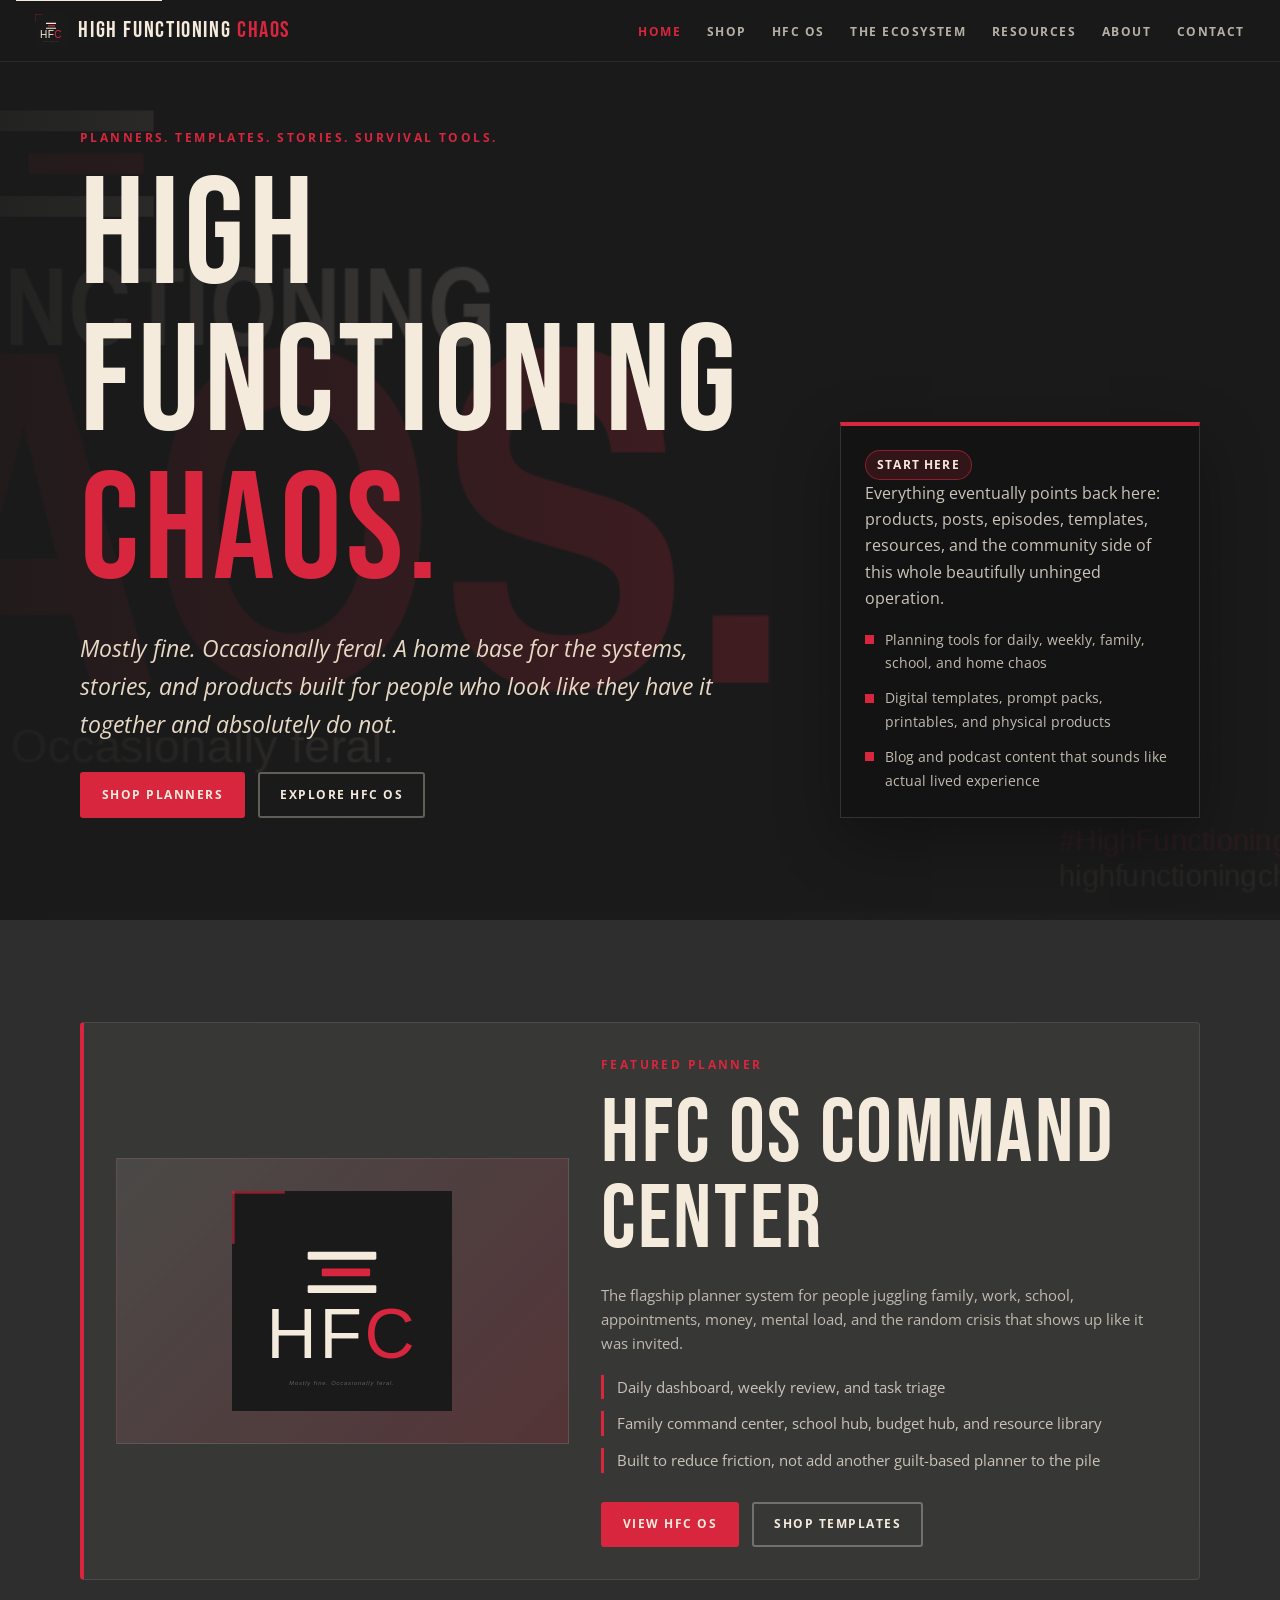
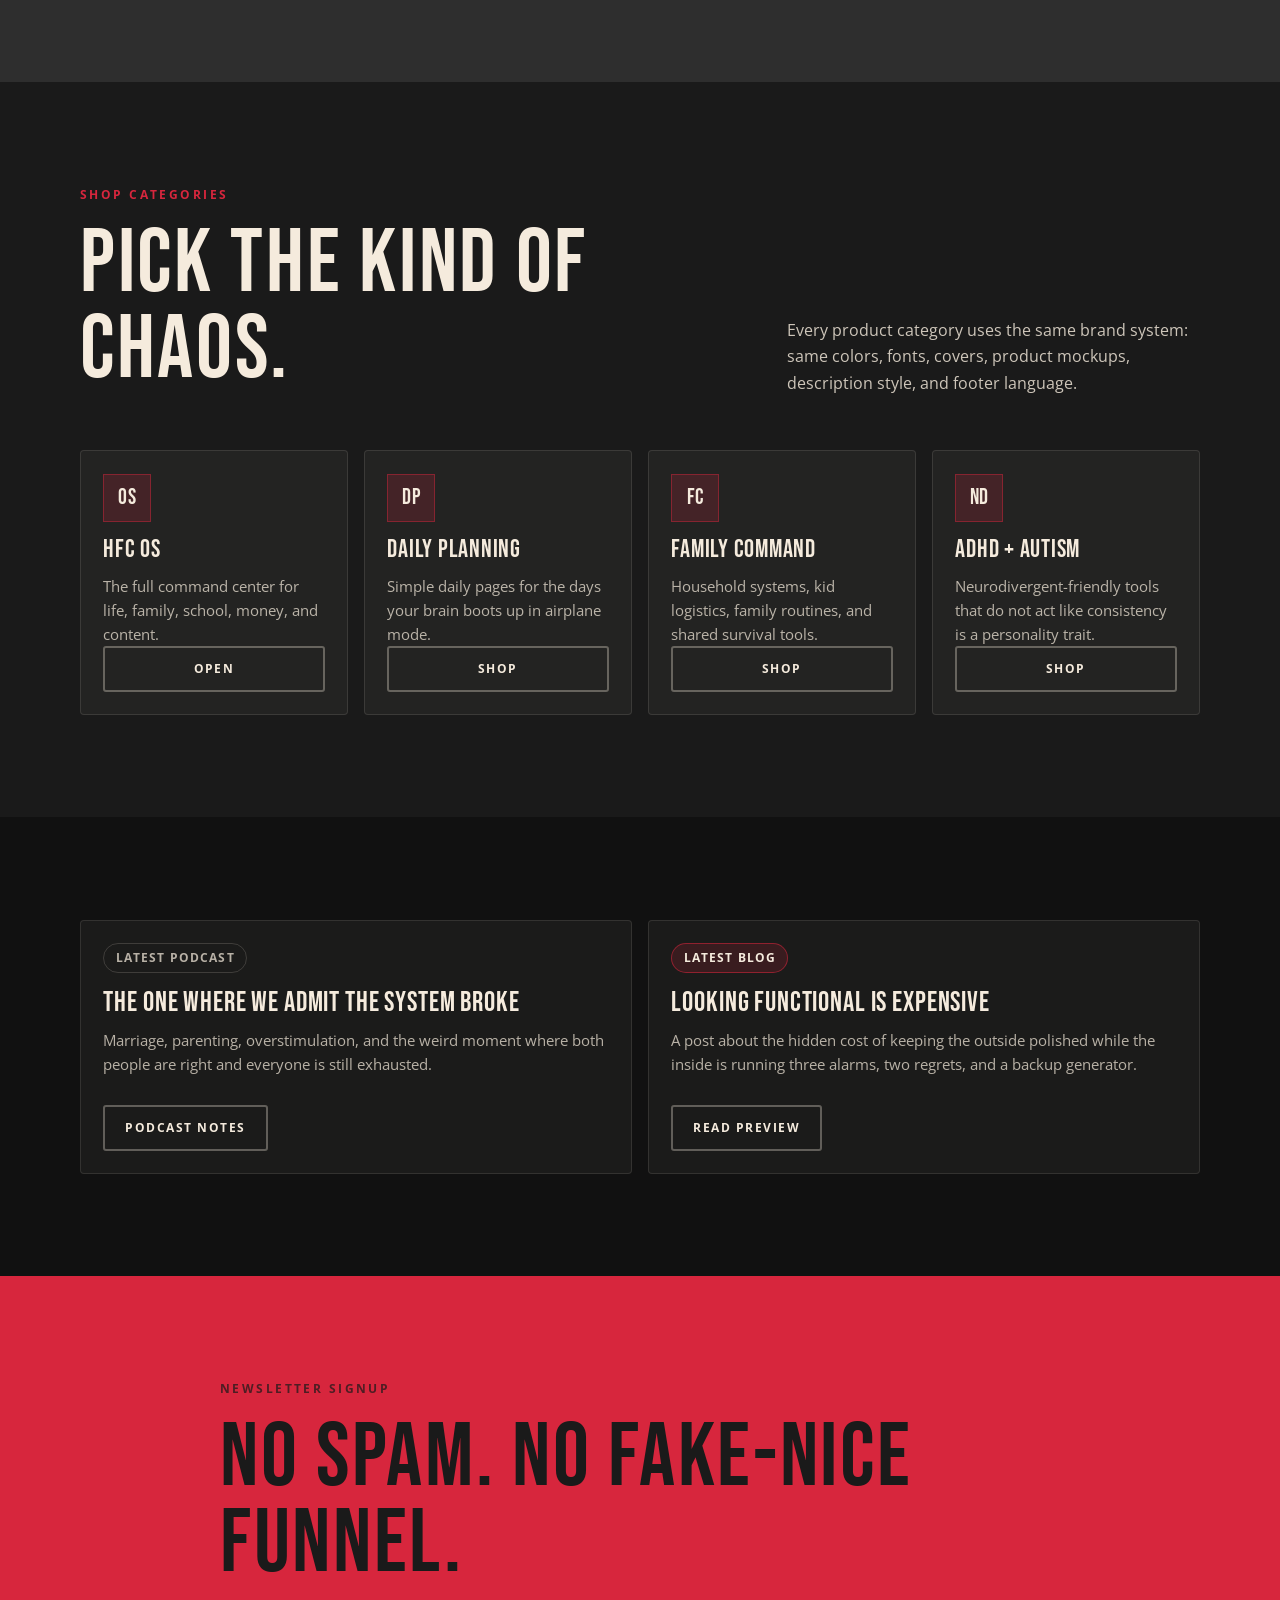
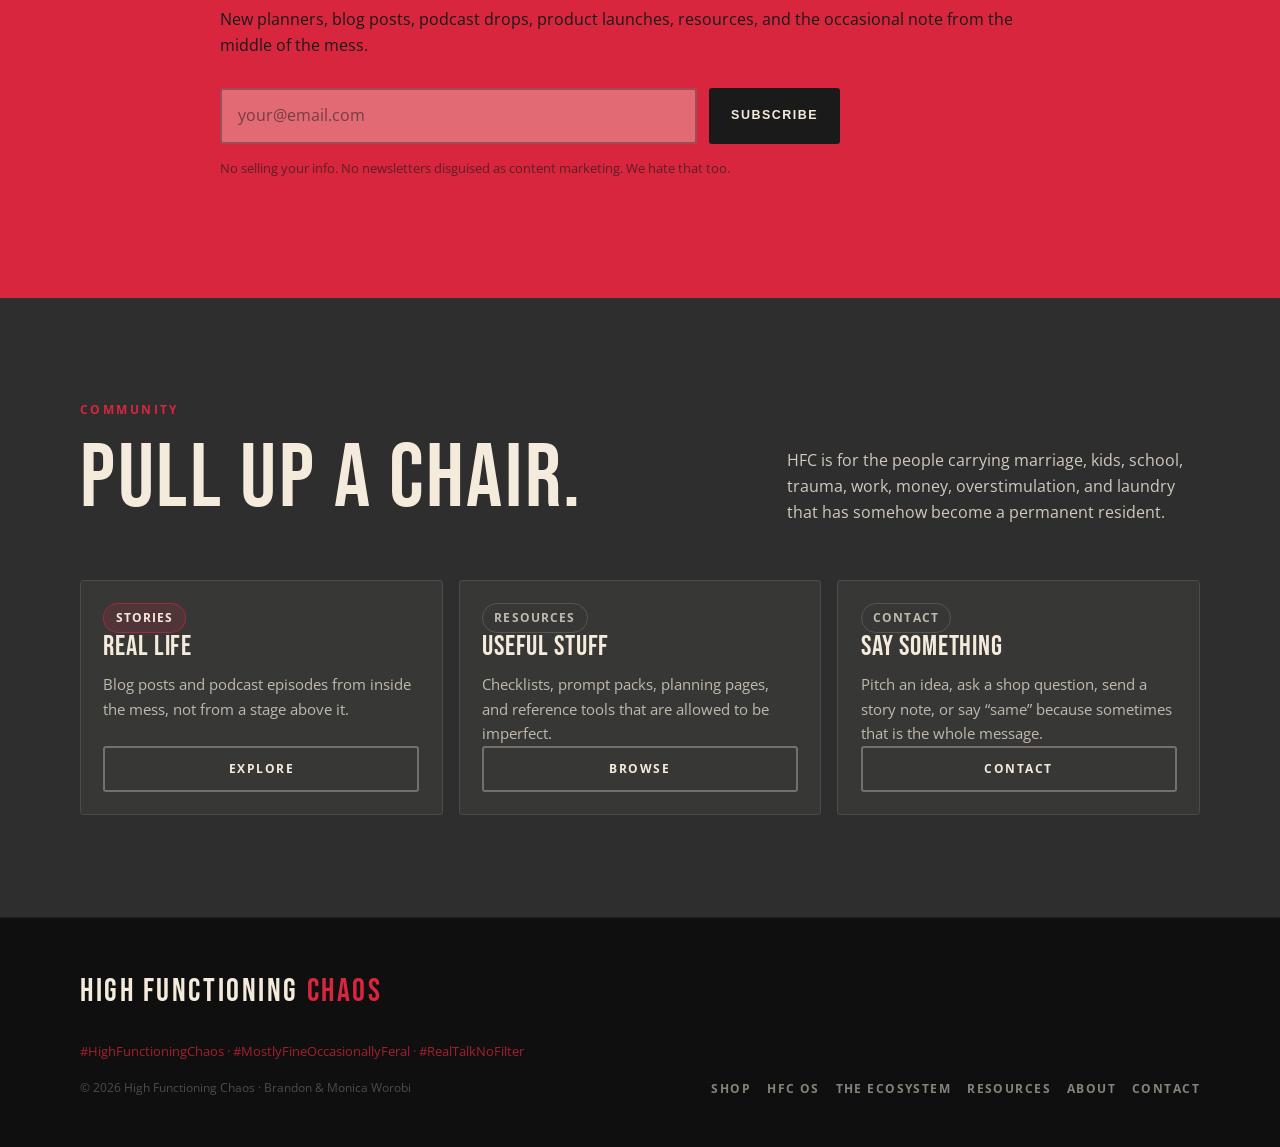
==== index.html @ ce39aa2e "Initial High Functioning Chaos site" ====
<!DOCTYPE html>
<html lang="en">
<head>
  <meta charset="UTF-8" />
  <meta name="viewport" content="width=device-width, initial-scale=1.0" />
  <title>High Functioning Chaos | Home</title>
  <meta name="description" content="High Functioning Chaos is the home base for HFC OS, planners, templates, resources, podcast episodes, blog posts, and honest chaos-management tools." />
  <link rel="preconnect" href="https://fonts.googleapis.com" />
  <link rel="preconnect" href="https://fonts.gstatic.com" crossorigin />
  <link href="https://fonts.googleapis.com/css2?family=Bebas+Neue&family=Open+Sans:ital,wght@0,300;0,400;0,600;0,700;1,300;1,400&display=swap" rel="stylesheet" />
  <link rel="stylesheet" href="site.css" />
</head>
<body>
  <a class="skip-link" href="#main">Skip to content</a>

  <nav class="site-nav" aria-label="Primary navigation">
    <a class="brand-link" href="index.html" aria-label="High Functioning Chaos home">
      <img src="brand/logo-icon.svg" alt="" />
      <span class="brand-name">High Functioning <span>Chaos</span></span>
    </a>
    <button class="nav-toggle" type="button" aria-label="Open navigation" aria-expanded="false"><span></span></button>
    <ul class="nav-links">
      <li><a class="active" href="index.html">Home</a></li>
      <li><a href="shop.html">Shop</a></li>
      <li><a href="hfc-os.html">HFC OS</a></li>
      <li><a href="ecosystem.html">The Ecosystem</a></li>
      <li><a href="resources.html">Resources</a></li>
      <li><a href="about.html">About</a></li>
      <li><a href="contact.html">Contact</a></li>
    </ul>
  </nav>

  <main id="main">
    <header class="page-hero home-hero">
      <div class="container hero-grid">
        <div class="hero-copy">
          <div class="eyebrow">Planners. Templates. Stories. Survival tools.</div>
          <h1>High Functioning <span class="accent">Chaos.</span></h1>
          <p class="tagline">Mostly fine. Occasionally feral. A home base for the systems, stories, and products built for people who look like they have it together and absolutely do not.</p>
          <div class="btn-row">
            <a class="btn btn-primary" href="shop.html">Shop Planners</a>
            <a class="btn btn-outline" href="hfc-os.html">Explore HFC OS</a>
          </div>
        </div>

        <aside class="hero-card" aria-label="Featured site areas">
          <div class="status-pill ready">Start here</div>
          <p>Everything eventually points back here: products, posts, episodes, templates, resources, and the community side of this whole beautifully unhinged operation.</p>
          <ul class="mini-list">
            <li>Planning tools for daily, weekly, family, school, and home chaos</li>
            <li>Digital templates, prompt packs, printables, and physical products</li>
            <li>Blog and podcast content that sounds like actual lived experience</li>
          </ul>
        </aside>
      </div>
    </header>

    <section class="band-soft">
      <div class="container">
        <article class="feature-panel">
          <div class="feature-media">
            <img src="brand/logo-icon.svg" alt="High Functioning Chaos mark" />
          </div>
          <div>
            <div class="eyebrow">Featured Planner</div>
            <h2>HFC OS Command Center</h2>
            <p class="lead">The flagship planner system for people juggling family, work, school, appointments, money, mental load, and the random crisis that shows up like it was invited.</p>
            <ul class="preview-list">
              <li>Daily dashboard, weekly review, and task triage</li>
              <li>Family command center, school hub, budget hub, and resource library</li>
              <li>Built to reduce friction, not add another guilt-based planner to the pile</li>
            </ul>
            <div class="btn-row">
              <a class="btn btn-primary" href="hfc-os.html">View HFC OS</a>
              <a class="btn btn-outline" href="shop.html">Shop Templates</a>
            </div>
          </div>
        </article>
      </div>
    </section>

    <section class="band-dark">
      <div class="container">
        <div class="section-head">
          <div>
            <div class="eyebrow">Shop Categories</div>
            <h2>Pick The Kind Of Chaos.</h2>
          </div>
          <p>Every product category uses the same brand system: same colors, fonts, covers, product mockups, description style, and footer language.</p>
        </div>
        <div class="grid-4">
          <article class="category-card"><div><div class="category-icon">OS</div><h3>HFC OS</h3><p>The full command center for life, family, school, money, and content.</p></div><a class="btn btn-outline" href="hfc-os.html">Open</a></article>
          <article class="category-card"><div><div class="category-icon">DP</div><h3>Daily Planning</h3><p>Simple daily pages for the days your brain boots up in airplane mode.</p></div><a class="btn btn-outline" href="shop.html#planning">Shop</a></article>
          <article class="category-card"><div><div class="category-icon">FC</div><h3>Family Command</h3><p>Household systems, kid logistics, family routines, and shared survival tools.</p></div><a class="btn btn-outline" href="shop.html#family">Shop</a></article>
          <article class="category-card"><div><div class="category-icon">ND</div><h3>ADHD + Autism</h3><p>Neurodivergent-friendly tools that do not act like consistency is a personality trait.</p></div><a class="btn btn-outline" href="shop.html#neurodivergent">Shop</a></article>
        </div>
      </div>
    </section>

    <section class="band-ink">
      <div class="container">
        <div class="grid-2">
          <article class="content-card">
            <span class="status-pill">Latest Podcast</span>
            <h3>The One Where We Admit The System Broke</h3>
            <p>Marriage, parenting, overstimulation, and the weird moment where both people are right and everyone is still exhausted.</p>
            <div class="btn-row"><a class="btn btn-outline" href="ecosystem.html#podcast">Podcast Notes</a></div>
          </article>
          <article class="content-card">
            <span class="status-pill ready">Latest Blog</span>
            <h3>Looking Functional Is Expensive</h3>
            <p>A post about the hidden cost of keeping the outside polished while the inside is running three alarms, two regrets, and a backup generator.</p>
            <div class="btn-row"><a class="btn btn-outline" href="resources.html#blog">Read Preview</a></div>
          </article>
        </div>
      </div>
    </section>

    <section class="band-crimson signup">
      <div class="container narrow">
        <div class="eyebrow">Newsletter Signup</div>
        <h2>No Spam. No Fake-Nice Funnel.</h2>
        <p>New planners, blog posts, podcast drops, product launches, resources, and the occasional note from the middle of the mess.</p>
        <form class="signup-form" action="#" method="POST" data-endpoint="">
          <input type="email" name="email" placeholder="your@email.com" autocomplete="email" required />
          <button class="btn btn-dark" type="submit">Subscribe</button>
        </form>
        <p class="form-note">No selling your info. No newsletters disguised as content marketing. We hate that too.</p>
      </div>
    </section>

    <section class="band-soft">
      <div class="container">
        <div class="section-head">
          <div>
            <div class="eyebrow">Community</div>
            <h2>Pull Up A Chair.</h2>
          </div>
          <p>HFC is for the people carrying marriage, kids, school, trauma, work, money, overstimulation, and laundry that has somehow become a permanent resident.</p>
        </div>
        <div class="grid-3">
          <article class="tile"><div><span class="tag hot">Stories</span><h3>Real Life</h3><p>Blog posts and podcast episodes from inside the mess, not from a stage above it.</p></div><a class="btn btn-outline" href="ecosystem.html">Explore</a></article>
          <article class="tile"><div><span class="tag">Resources</span><h3>Useful Stuff</h3><p>Checklists, prompt packs, planning pages, and reference tools that are allowed to be imperfect.</p></div><a class="btn btn-outline" href="resources.html">Browse</a></article>
          <article class="tile"><div><span class="tag">Contact</span><h3>Say Something</h3><p>Pitch an idea, ask a shop question, send a story note, or say “same” because sometimes that is the whole message.</p></div><a class="btn btn-outline" href="contact.html">Contact</a></article>
        </div>
      </div>
    </section>
  </main>

  <footer class="footer">
    <div class="container footer-grid">
      <div>
        <div class="footer-logo">High Functioning <span>Chaos</span></div>
        <div class="hashtags">#HighFunctioningChaos · #MostlyFineOccasionallyFeral · #RealTalkNoFilter</div>
        <div class="copyright">&copy; 2026 High Functioning Chaos · Brandon &amp; Monica Worobi</div>
      </div>
      <div class="footer-links">
        <a href="shop.html">Shop</a>
        <a href="hfc-os.html">HFC OS</a>
        <a href="ecosystem.html">The Ecosystem</a>
        <a href="resources.html">Resources</a>
        <a href="about.html">About</a>
        <a href="contact.html">Contact</a>
      </div>
    </div>
  </footer>

  <script src="site.js"></script>
</body>
</html>
---- site.css ----
*, *::before, *::after { box-sizing: border-box; margin: 0; padding: 0; }

:root {
  --charcoal: #1A1A1A;
  --ink: #111111;
  --panel: #242424;
  --panel-soft: #2E2E2E;
  --beige: #F5EBDD;
  --beige-dark: #E8D9C5;
  --crimson: #D7263D;
  --line: rgba(245, 235, 221, 0.12);
  --shadow: 0 22px 60px rgba(0, 0, 0, 0.32);
}

html { scroll-behavior: smooth; }

body {
  background: var(--charcoal);
  color: var(--beige);
  font-family: "Open Sans", sans-serif;
  font-size: 16px;
  line-height: 1.65;
}

body.menu-open { overflow: hidden; }

a { color: inherit; }

img {
  display: block;
  max-width: 100%;
}

.skip-link {
  position: absolute;
  left: 1rem;
  top: -3rem;
  z-index: 999;
  padding: 0.7rem 1rem;
  background: var(--beige);
  color: var(--charcoal);
  text-decoration: none;
  transition: top 0.2s ease;
}

.skip-link:focus { top: 1rem; }

.site-nav {
  position: fixed;
  top: 0;
  left: 0;
  right: 0;
  z-index: 100;
  display: flex;
  align-items: center;
  justify-content: space-between;
  gap: 1.5rem;
  padding: 0.9rem clamp(1rem, 3vw, 2.2rem);
  background: rgba(26, 26, 26, 0.94);
  border-bottom: 1px solid rgba(245, 235, 221, 0.08);
  backdrop-filter: blur(12px);
}

.brand-link {
  display: inline-flex;
  align-items: center;
  gap: 0.7rem;
  color: var(--beige);
  min-width: max-content;
  text-decoration: none;
}

.brand-link img {
  width: 32px;
  height: 32px;
}

.brand-name {
  font-family: "Bebas Neue", sans-serif;
  font-size: 1.45rem;
  letter-spacing: 0.07em;
  line-height: 1;
}

.brand-name span,
.accent { color: var(--crimson); }

.nav-links {
  display: flex;
  align-items: center;
  justify-content: flex-end;
  gap: clamp(0.9rem, 2vw, 1.8rem);
  list-style: none;
}

.nav-links a {
  color: rgba(245, 235, 221, 0.72);
  font-size: 0.76rem;
  font-weight: 700;
  letter-spacing: 0.12em;
  text-decoration: none;
  text-transform: uppercase;
  transition: color 0.2s ease;
}

.nav-links a:hover,
.nav-links a:focus-visible,
.nav-links a.active { color: var(--crimson); }

.nav-toggle {
  display: none;
  width: 44px;
  height: 44px;
  align-items: center;
  justify-content: center;
  border: 1px solid var(--line);
  background: rgba(245, 235, 221, 0.05);
  color: var(--beige);
  cursor: pointer;
}

.nav-toggle span,
.nav-toggle span::before,
.nav-toggle span::after {
  display: block;
  width: 20px;
  height: 2px;
  background: currentColor;
  content: "";
  transition: transform 0.2s ease, opacity 0.2s ease;
}

.nav-toggle span::before { transform: translateY(-7px); }
.nav-toggle span::after { transform: translateY(5px); }
.menu-open .nav-toggle span { transform: rotate(45deg); }
.menu-open .nav-toggle span::before { opacity: 0; }
.menu-open .nav-toggle span::after { transform: translateY(-2px) rotate(90deg); }

main { overflow: hidden; }

section,
.page-hero {
  padding: clamp(4.5rem, 8vw, 7.5rem) clamp(1.1rem, 4vw, 2.5rem);
}

.page-hero {
  min-height: 48svh;
  display: grid;
  align-items: end;
  padding-top: 8rem;
  background:
    linear-gradient(90deg, rgba(26, 26, 26, 0.96), rgba(26, 26, 26, 0.82) 52%, rgba(26, 26, 26, 0.72)),
    url("brand/social/fb-cover.png") center right / cover no-repeat;
}

.home-hero {
  min-height: 100svh;
  align-items: center;
}

.container {
  width: min(1120px, 100%);
  margin: 0 auto;
}

.narrow { width: min(840px, 100%); }

.eyebrow {
  color: var(--crimson);
  font-size: 0.76rem;
  font-weight: 700;
  letter-spacing: 0.2em;
  margin-bottom: 1rem;
  text-transform: uppercase;
}

h1,
h2,
h3,
.metric strong {
  font-family: "Bebas Neue", sans-serif;
  font-weight: 400;
  letter-spacing: 0.03em;
  line-height: 0.96;
}

h1 {
  max-width: 940px;
  color: var(--beige);
  font-size: clamp(4.25rem, 12vw, 10rem);
  margin-bottom: 1.4rem;
}

h2 {
  color: var(--beige);
  font-size: clamp(2.7rem, 7vw, 5.8rem);
  margin-bottom: 1.2rem;
}

h3 {
  color: var(--beige);
  font-size: clamp(1.65rem, 3vw, 2.35rem);
  margin-bottom: 0.75rem;
}

p {
  color: rgba(245, 235, 221, 0.82);
  margin-bottom: 1rem;
}

.lead {
  max-width: 760px;
  color: var(--beige-dark);
  font-size: clamp(1.05rem, 2vw, 1.24rem);
}

.section-head {
  display: grid;
  grid-template-columns: minmax(0, 0.9fr) minmax(260px, 0.55fr);
  gap: 2rem;
  align-items: end;
  margin-bottom: 2.4rem;
}

.section-head p { max-width: 520px; }

.btn-row {
  display: flex;
  flex-wrap: wrap;
  gap: 0.8rem;
  margin-top: 1.8rem;
}

.btn {
  display: inline-flex;
  align-items: center;
  justify-content: center;
  min-height: 44px;
  padding: 0.82rem 1.25rem;
  border: 2px solid transparent;
  border-radius: 3px;
  font-size: 0.78rem;
  font-weight: 700;
  letter-spacing: 0.12em;
  line-height: 1.2;
  text-align: center;
  text-decoration: none;
  text-transform: uppercase;
  transition: background 0.2s ease, border-color 0.2s ease, color 0.2s ease;
}

.btn-primary {
  background: var(--crimson);
  border-color: var(--crimson);
  color: var(--beige);
}

.btn-primary:hover,
.btn-primary:focus-visible {
  background: transparent;
  color: var(--crimson);
}

.btn-outline {
  background: transparent;
  border-color: rgba(245, 235, 221, 0.32);
  color: var(--beige);
}

.btn-outline:hover,
.btn-outline:focus-visible { border-color: var(--beige); }

.btn-dark {
  background: var(--charcoal);
  border-color: var(--charcoal);
  color: var(--beige);
}

.btn-dark:hover,
.btn-dark:focus-visible {
  background: transparent;
  color: var(--charcoal);
}

.status-pill,
.tag {
  display: inline-flex;
  align-items: center;
  width: fit-content;
  border: 1px solid rgba(245, 235, 221, 0.16);
  border-radius: 999px;
  color: rgba(245, 235, 221, 0.72);
  font-size: 0.72rem;
  font-weight: 700;
  letter-spacing: 0.1em;
  line-height: 1;
  padding: 0.5rem 0.7rem;
  text-transform: uppercase;
}

.status-pill.ready,
.tag.hot {
  border-color: rgba(215, 38, 61, 0.55);
  color: var(--beige);
  background: rgba(215, 38, 61, 0.16);
}

.hero-grid {
  display: grid;
  grid-template-columns: minmax(0, 1fr) minmax(260px, 360px);
  gap: 3rem;
  align-items: end;
}

.hero-copy .tagline {
  color: var(--beige-dark);
  font-size: clamp(1.14rem, 2.4vw, 1.45rem);
  font-style: italic;
  margin-bottom: 0;
  max-width: 650px;
}

.hero-card {
  align-self: end;
  background: rgba(17, 17, 17, 0.78);
  border: 1px solid rgba(245, 235, 221, 0.14);
  border-top: 4px solid var(--crimson);
  box-shadow: var(--shadow);
  padding: 1.5rem;
}

.mini-list {
  display: grid;
  gap: 0.7rem;
  list-style: none;
}

.mini-list li {
  display: flex;
  gap: 0.7rem;
  color: rgba(245, 235, 221, 0.78);
  font-size: 0.9rem;
}

.mini-list li::before {
  flex: 0 0 9px;
  height: 9px;
  margin-top: 0.46rem;
  background: var(--crimson);
  content: "";
}

.metrics {
  display: grid;
  grid-template-columns: repeat(4, minmax(0, 1fr));
  border-top: 1px solid var(--line);
  border-bottom: 1px solid var(--line);
  background: var(--ink);
}

.metric {
  min-height: 140px;
  padding: 1.4rem;
  border-right: 1px solid var(--line);
}

.metric:last-child { border-right: 0; }

.metric strong {
  display: block;
  color: var(--crimson);
  font-size: clamp(2.3rem, 6vw, 4rem);
  margin-bottom: 0.45rem;
}

.metric span {
  color: rgba(245, 235, 221, 0.68);
  font-size: 0.84rem;
  font-weight: 700;
  letter-spacing: 0.08em;
  text-transform: uppercase;
}

.band-dark { background: var(--charcoal); }
.band-soft { background: var(--panel-soft); }
.band-ink { background: var(--ink); }
.band-crimson { background: var(--crimson); }

.grid-2,
.grid-3,
.grid-4,
.grid-5 {
  display: grid;
  gap: 1rem;
}

.grid-2 { grid-template-columns: repeat(2, minmax(0, 1fr)); }
.grid-3 { grid-template-columns: repeat(3, minmax(0, 1fr)); }
.grid-4 { grid-template-columns: repeat(4, minmax(0, 1fr)); }
.grid-5 { grid-template-columns: repeat(5, minmax(0, 1fr)); }

.tile,
.product-card,
.content-card,
.workflow-card,
.person-card,
.integration-card,
.category-card,
.feature-panel,
.resource-card {
  background: rgba(245, 235, 221, 0.045);
  border: 1px solid rgba(245, 235, 221, 0.11);
  border-radius: 4px;
  min-width: 0;
  padding: 1.4rem;
}

.tile {
  min-height: 235px;
  display: flex;
  flex-direction: column;
  justify-content: space-between;
}

.tile h3,
.content-card h3,
.workflow-card h3,
.person-card h3 { font-size: 1.78rem; }

.tile p,
.content-card p,
.workflow-card p,
.person-card p,
.integration-card p,
.category-card p,
.feature-panel p,
.resource-card p {
  color: rgba(245, 235, 221, 0.72);
  font-size: 0.92rem;
  margin-bottom: 0;
}

.feature-panel {
  display: grid;
  grid-template-columns: minmax(0, 0.8fr) minmax(280px, 1fr);
  gap: 2rem;
  align-items: center;
  border-left: 4px solid var(--crimson);
  padding: clamp(1.4rem, 4vw, 2rem);
}

.feature-panel + .feature-panel { margin-top: 1rem; }

.feature-media {
  min-height: 260px;
  display: grid;
  place-items: center;
  background: linear-gradient(135deg, rgba(245, 235, 221, 0.1), rgba(215, 38, 61, 0.18));
  border: 1px solid rgba(245, 235, 221, 0.1);
  padding: 2rem;
}

.feature-media img {
  width: min(260px, 75%);
  max-height: 220px;
  object-fit: contain;
}

.category-card,
.resource-card {
  min-height: 180px;
  display: flex;
  flex-direction: column;
  justify-content: space-between;
}

.category-card h3,
.resource-card h3 { font-size: 1.55rem; }

.category-icon,
.product-icon {
  display: grid;
  place-items: center;
  width: 48px;
  height: 48px;
  margin-bottom: 1rem;
  background: rgba(215, 38, 61, 0.18);
  border: 1px solid rgba(215, 38, 61, 0.45);
  color: var(--beige);
  font-family: "Bebas Neue", sans-serif;
  font-size: 1.35rem;
  letter-spacing: 0.04em;
}

.product-icon {
  width: 92px;
  height: 92px;
  margin: 0;
  font-size: 2.2rem;
}

.preview-list {
  display: grid;
  gap: 0.75rem;
  list-style: none;
  margin-top: 1.2rem;
}

.preview-list li {
  border-left: 3px solid var(--crimson);
  color: rgba(245, 235, 221, 0.78);
  font-size: 0.94rem;
  padding-left: 0.8rem;
}

.subnav-strip {
  display: flex;
  flex-wrap: wrap;
  gap: 0.7rem;
  margin-top: 2rem;
}

.subnav-strip a {
  border: 1px solid rgba(245, 235, 221, 0.16);
  color: rgba(245, 235, 221, 0.78);
  font-size: 0.78rem;
  font-weight: 700;
  letter-spacing: 0.08em;
  padding: 0.55rem 0.75rem;
  text-decoration: none;
  text-transform: uppercase;
}

.subnav-strip a:hover { border-color: var(--crimson); color: var(--beige); }

.topic-strip {
  display: flex;
  flex-wrap: wrap;
  gap: 0.65rem;
  margin-top: 2rem;
}

.topic-strip span {
  border: 1px solid rgba(245, 235, 221, 0.14);
  color: rgba(245, 235, 221, 0.72);
  font-size: 0.82rem;
  font-weight: 700;
  padding: 0.55rem 0.78rem;
}

.product-card {
  display: flex;
  flex-direction: column;
  min-height: 430px;
  overflow: hidden;
  padding: 0;
}

.product-media {
  min-height: 168px;
  display: grid;
  place-items: center;
  background: linear-gradient(135deg, rgba(245, 235, 221, 0.1), rgba(215, 38, 61, 0.2));
  border-bottom: 1px solid rgba(245, 235, 221, 0.12);
  padding: 1rem;
}

.product-media img {
  width: min(180px, 70%);
  max-height: 150px;
  object-fit: contain;
}

.product-body {
  display: flex;
  flex: 1;
  flex-direction: column;
  padding: 1.35rem;
}

.product-body h3 { font-size: 1.95rem; }

.product-desc {
  color: rgba(245, 235, 221, 0.72);
  font-size: 0.92rem;
}

.product-meta {
  display: flex;
  flex-wrap: wrap;
  gap: 0.5rem;
  margin: 0.75rem 0 1rem;
}

.price {
  color: var(--beige);
  font-size: 1rem;
  font-weight: 700;
  margin-top: auto;
  padding-top: 1.1rem;
}

.product-actions {
  display: grid;
  grid-template-columns: 1fr;
  gap: 0.65rem;
  margin-top: 1rem;
}

.integration-wrap {
  display: grid;
  grid-template-columns: minmax(0, 0.9fr) minmax(320px, 1.1fr);
  gap: 1rem;
  align-items: stretch;
}

.integration-list {
  display: grid;
  gap: 1rem;
}

.integration-card {
  display: grid;
  grid-template-columns: 86px minmax(0, 1fr);
  gap: 1rem;
  align-items: start;
}

.integration-logo {
  display: grid;
  place-items: center;
  min-height: 74px;
  background: rgba(26, 26, 26, 0.55);
  border: 1px solid rgba(245, 235, 221, 0.1);
  color: var(--crimson);
  font-family: "Bebas Neue", sans-serif;
  font-size: 1.45rem;
  letter-spacing: 0.05em;
}

.integration-card h3 { font-size: 1.65rem; }

.flow-panel {
  background: var(--charcoal);
  border: 1px solid rgba(245, 235, 221, 0.12);
  border-left: 4px solid var(--crimson);
  padding: 1.5rem;
}

.flow-steps {
  display: grid;
  gap: 0.85rem;
  list-style: none;
  margin-top: 1.2rem;
  counter-reset: flow;
}

.flow-steps li {
  display: grid;
  grid-template-columns: 36px minmax(0, 1fr);
  gap: 0.8rem;
  color: rgba(245, 235, 221, 0.78);
  font-size: 0.94rem;
  counter-increment: flow;
}

.flow-steps li::before {
  display: grid;
  place-items: center;
  width: 36px;
  height: 36px;
  background: var(--crimson);
  color: var(--beige);
  content: counter(flow);
  font-weight: 700;
}

.content-card,
.workflow-card,
.person-card { min-height: 230px; }

.content-card .status-pill,
.workflow-card .status-pill,
.person-card .status-pill {
  margin-bottom: 1rem;
}

.contact-area {
  display: grid;
  grid-template-columns: minmax(0, 0.8fr) minmax(280px, 0.55fr);
  gap: 2rem;
  margin-top: 2.6rem;
  align-items: start;
}

.contact-selector {
  display: flex;
  flex-wrap: wrap;
  gap: 0.7rem;
  margin-top: 1.3rem;
}

.contact-btn {
  min-height: 42px;
  padding: 0.58rem 1rem;
  border: 1px solid rgba(245, 235, 221, 0.18);
  background: transparent;
  color: rgba(245, 235, 221, 0.64);
  cursor: pointer;
  font-family: "Open Sans", sans-serif;
  font-size: 0.78rem;
  font-weight: 700;
  letter-spacing: 0.12em;
  text-transform: uppercase;
}

.contact-btn:hover,
.contact-btn:focus-visible,
.contact-btn.active {
  background: var(--crimson);
  border-color: var(--crimson);
  color: var(--beige);
}

.contact-display {
  background: rgba(245, 235, 221, 0.05);
  border: 1px solid rgba(245, 235, 221, 0.12);
  border-left: 4px solid var(--crimson);
  padding: 1.25rem;
}

#contact-name {
  font-family: "Bebas Neue", sans-serif;
  font-size: 2rem;
  letter-spacing: 0.05em;
}

#contact-note {
  min-height: 1.3rem;
  color: var(--crimson);
  font-size: 0.84rem;
  font-style: italic;
  margin-bottom: 0.3rem;
}

#contact-email {
  color: var(--beige);
  font-size: 0.95rem;
  font-weight: 700;
  overflow-wrap: anywhere;
  text-decoration: none;
}

#contact-email:hover { color: var(--crimson); }

.signup {
  color: var(--charcoal);
}

.signup h2,
.signup p,
.signup .eyebrow { color: var(--charcoal); }

.signup .eyebrow { opacity: 0.72; }

.signup-form {
  display: grid;
  grid-template-columns: minmax(220px, 1fr) auto;
  gap: 0.75rem;
  max-width: 620px;
  margin-top: 1.8rem;
}

.signup-form input {
  min-height: 48px;
  width: 100%;
  border: 2px solid rgba(26, 26, 26, 0.35);
  border-radius: 3px;
  background: rgba(245, 235, 221, 0.35);
  color: var(--charcoal);
  font: inherit;
  padding: 0.8rem 1rem;
}

.signup-form input::placeholder { color: rgba(26, 26, 26, 0.55); }

.form-note {
  color: rgba(26, 26, 26, 0.64) !important;
  font-size: 0.82rem;
  margin-top: 0.9rem;
}

.footer {
  padding: 3rem clamp(1.1rem, 4vw, 2.5rem);
  background: #0f0f0f;
  border-top: 1px solid rgba(245, 235, 221, 0.08);
}

.footer-grid {
  display: grid;
  grid-template-columns: 1fr auto;
  gap: 2rem;
  align-items: end;
}

.footer-logo {
  font-family: "Bebas Neue", sans-serif;
  font-size: 2rem;
  letter-spacing: 0.08em;
}

.footer-logo span { color: var(--crimson); }

.footer-links {
  display: flex;
  flex-wrap: wrap;
  justify-content: flex-end;
  gap: 1rem;
}

.footer-links a {
  color: rgba(245, 235, 221, 0.52);
  font-size: 0.74rem;
  font-weight: 700;
  letter-spacing: 0.12em;
  text-decoration: none;
  text-transform: uppercase;
}

.footer-links a:hover { color: var(--crimson); }

.hashtags {
  color: rgba(215, 38, 61, 0.74);
  font-size: 0.84rem;
  margin-top: 1.3rem;
}

.copyright {
  color: rgba(245, 235, 221, 0.28);
  font-size: 0.78rem;
  margin-top: 1rem;
}

@media (max-width: 980px) {
  .hero-grid,
  .section-head,
  .integration-wrap,
  .feature-panel,
  .contact-area,
  .footer-grid {
    grid-template-columns: 1fr;
  }

  .grid-5 { grid-template-columns: repeat(3, minmax(0, 1fr)); }
  .grid-4 { grid-template-columns: repeat(2, minmax(0, 1fr)); }
  .grid-3 { grid-template-columns: repeat(2, minmax(0, 1fr)); }
  .footer-links { justify-content: flex-start; }
}

@media (max-width: 760px) {
  .nav-toggle { display: inline-flex; }

  .nav-links {
    position: fixed;
    top: 62px;
    left: 0;
    right: 0;
    display: none;
    grid-template-columns: 1fr;
    gap: 0;
    background: rgba(17, 17, 17, 0.98);
    border-bottom: 1px solid rgba(245, 235, 221, 0.1);
    padding: 0.5rem 1rem 1rem;
  }

  .menu-open .nav-links { display: grid; }

  .nav-links a {
    display: block;
    padding: 0.9rem 0;
  }

  .page-hero {
    min-height: auto;
    padding-top: 8rem;
    background:
      linear-gradient(180deg, rgba(26, 26, 26, 0.95), rgba(26, 26, 26, 0.86)),
      url("brand/social/fb-cover.png") center / cover no-repeat;
  }

  .metrics,
  .grid-2,
  .grid-3,
  .grid-4 {
    grid-template-columns: 1fr;
  }

  .grid-5 { grid-template-columns: 1fr; }

  .metric {
    min-height: auto;
    border-right: 0;
    border-bottom: 1px solid var(--line);
  }

  .metric:last-child { border-bottom: 0; }
  .integration-card { grid-template-columns: 1fr; }
  .signup-form { grid-template-columns: 1fr; }
  .btn { width: 100%; }
}

@media (prefers-reduced-motion: reduce) {
  *, *::before, *::after {
    scroll-behavior: auto !important;
    transition: none !important;
  }
}
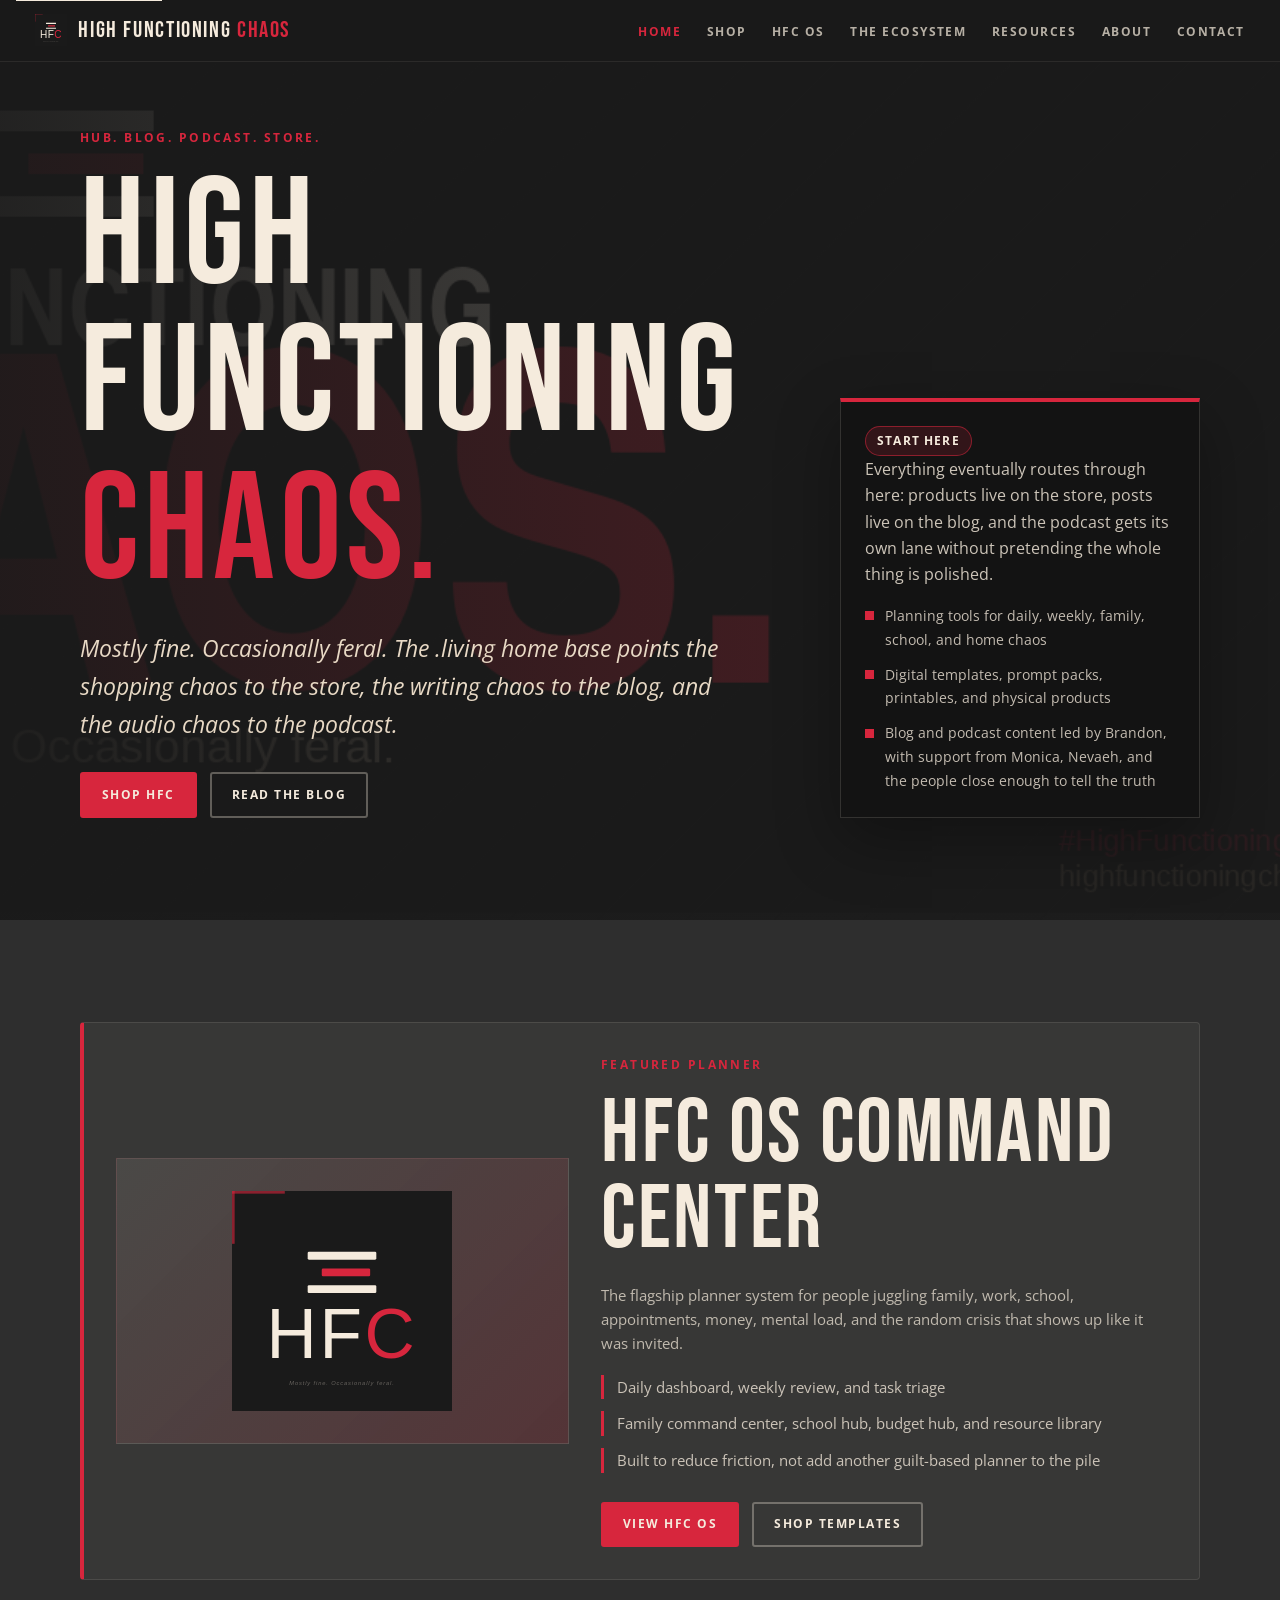
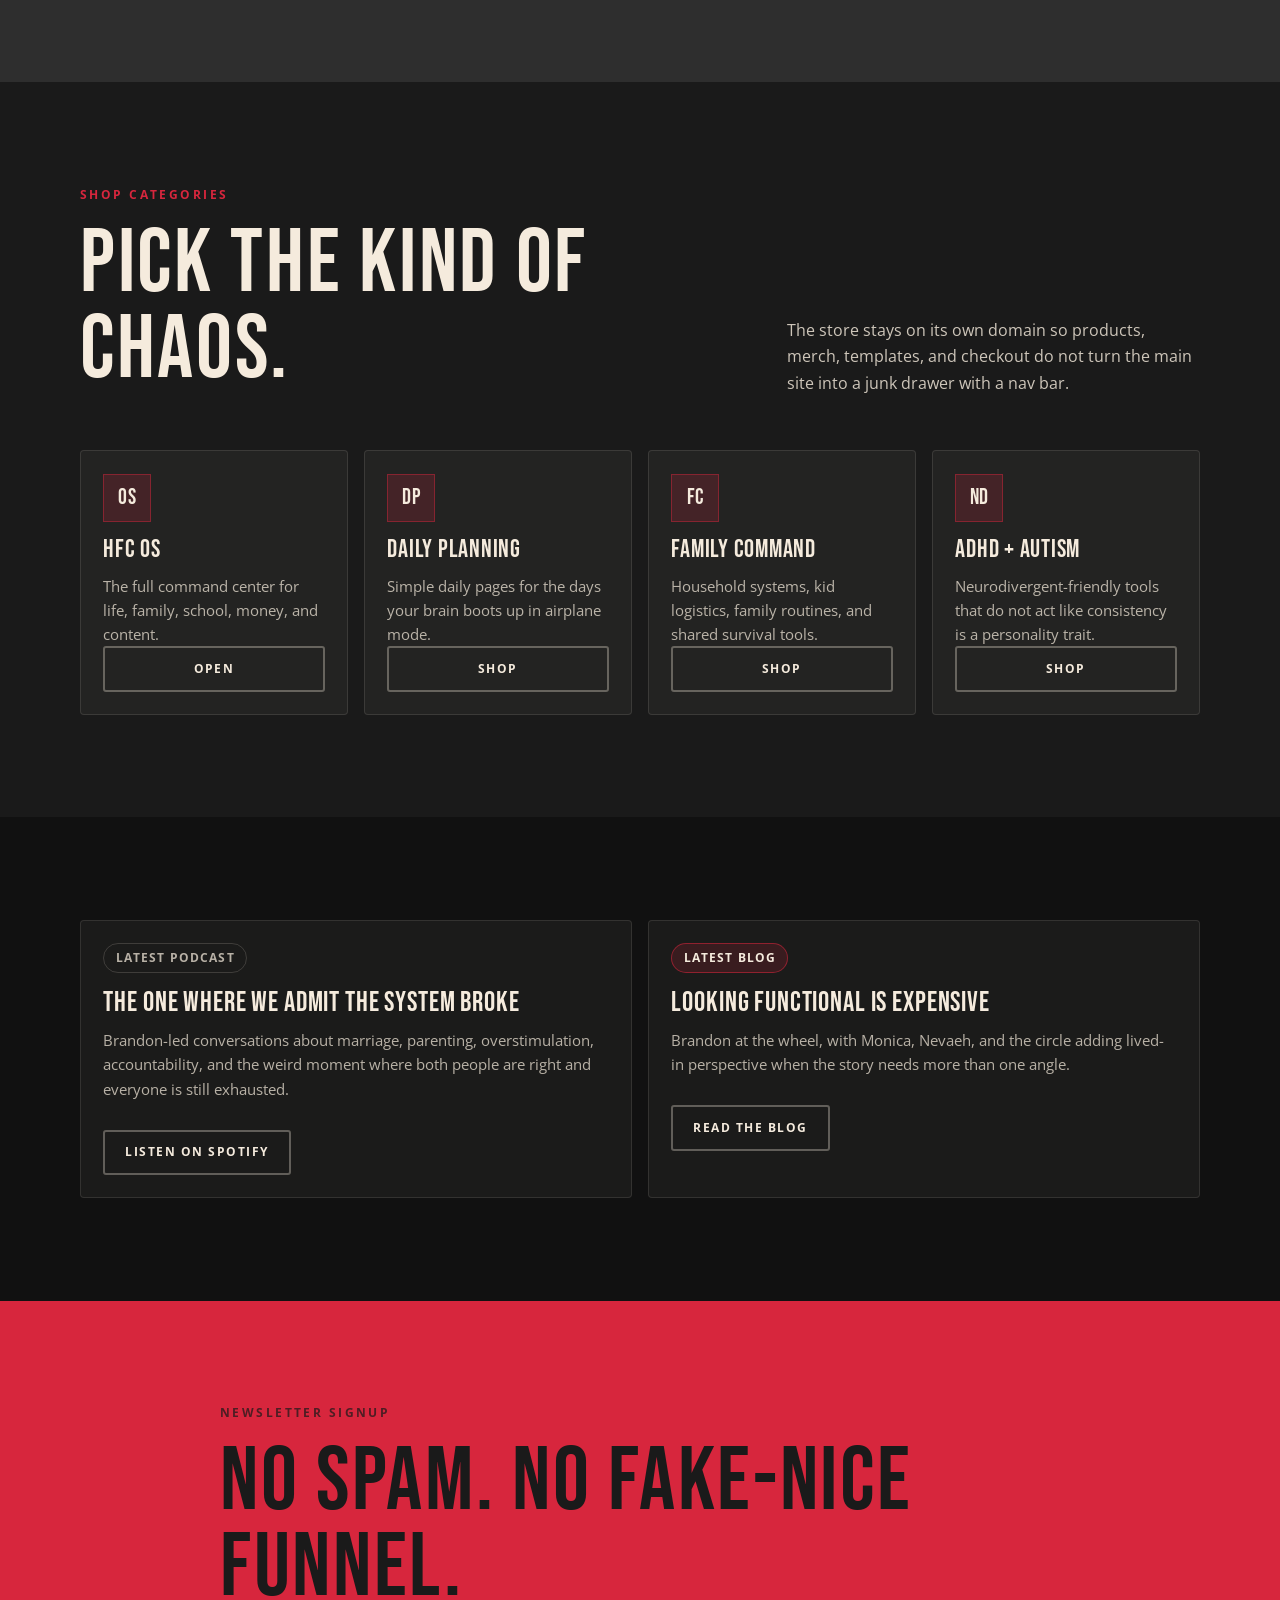
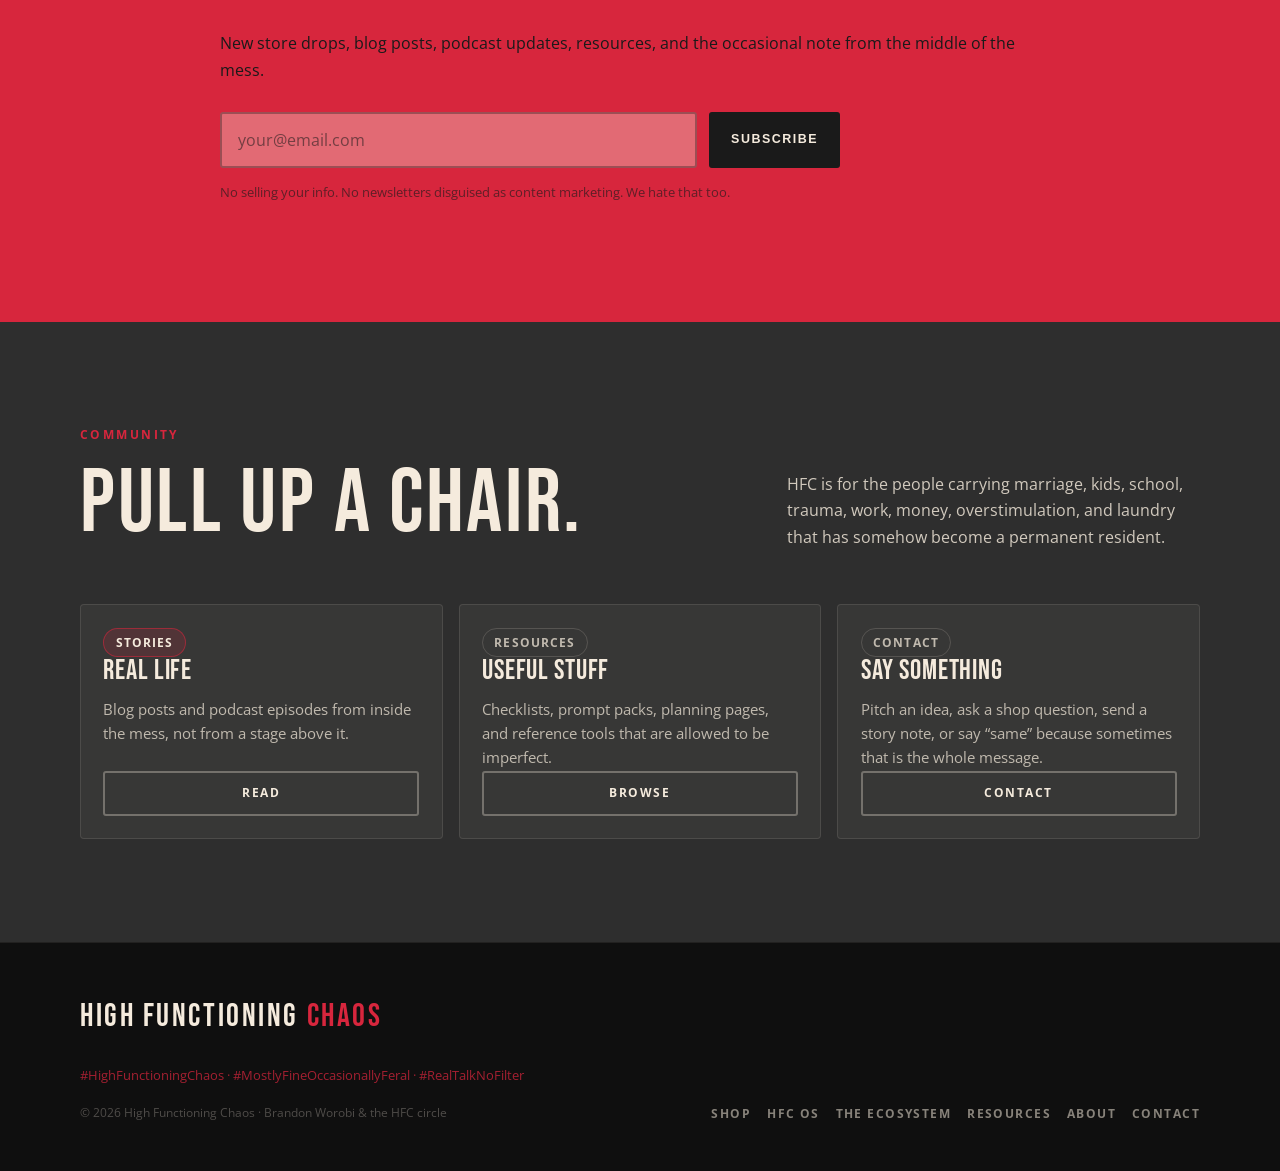
==== commit 864e8f9f: "Clean up HFC hub routing" ====
--- a/index.html
+++ b/index.html
@@ -21,7 +21,7 @@
     <button class="nav-toggle" type="button" aria-label="Open navigation" aria-expanded="false"><span></span></button>
     <ul class="nav-links">
       <li><a class="active" href="index.html">Home</a></li>
-      <li><a href="shop.html">Shop</a></li>
+      <li><a href="https://highfunctioningchaos.store">Shop</a></li>
       <li><a href="hfc-os.html">HFC OS</a></li>
       <li><a href="ecosystem.html">The Ecosystem</a></li>
       <li><a href="resources.html">Resources</a></li>
@@ -34,22 +34,22 @@
     <header class="page-hero home-hero">
       <div class="container hero-grid">
         <div class="hero-copy">
-          <div class="eyebrow">Planners. Templates. Stories. Survival tools.</div>
+          <div class="eyebrow">Hub. Blog. Podcast. Store.</div>
           <h1>High Functioning <span class="accent">Chaos.</span></h1>
-          <p class="tagline">Mostly fine. Occasionally feral. A home base for the systems, stories, and products built for people who look like they have it together and absolutely do not.</p>
+          <p class="tagline">Mostly fine. Occasionally feral. The .living home base points the shopping chaos to the store, the writing chaos to the blog, and the audio chaos to the podcast.</p>
           <div class="btn-row">
-            <a class="btn btn-primary" href="shop.html">Shop Planners</a>
-            <a class="btn btn-outline" href="hfc-os.html">Explore HFC OS</a>
+            <a class="btn btn-primary" href="https://highfunctioningchaos.store">Shop HFC</a>
+            <a class="btn btn-outline" href="https://highfunctioningchaos.blog">Read The Blog</a>
           </div>
         </div>
 
         <aside class="hero-card" aria-label="Featured site areas">
           <div class="status-pill ready">Start here</div>
-          <p>Everything eventually points back here: products, posts, episodes, templates, resources, and the community side of this whole beautifully unhinged operation.</p>
+          <p>Everything eventually routes through here: products live on the store, posts live on the blog, and the podcast gets its own lane without pretending the whole thing is polished.</p>
           <ul class="mini-list">
             <li>Planning tools for daily, weekly, family, school, and home chaos</li>
             <li>Digital templates, prompt packs, printables, and physical products</li>
-            <li>Blog and podcast content that sounds like actual lived experience</li>
+            <li>Blog and podcast content led by Brandon, with support from Monica, Nevaeh, and the people close enough to tell the truth</li>
           </ul>
         </aside>
       </div>
@@ -72,7 +72,7 @@
             </ul>
             <div class="btn-row">
               <a class="btn btn-primary" href="hfc-os.html">View HFC OS</a>
-              <a class="btn btn-outline" href="shop.html">Shop Templates</a>
+              <a class="btn btn-outline" href="https://highfunctioningchaos.store">Shop Templates</a>
             </div>
           </div>
         </article>
@@ -86,13 +86,13 @@
             <div class="eyebrow">Shop Categories</div>
             <h2>Pick The Kind Of Chaos.</h2>
           </div>
-          <p>Every product category uses the same brand system: same colors, fonts, covers, product mockups, description style, and footer language.</p>
+          <p>The store stays on its own domain so products, merch, templates, and checkout do not turn the main site into a junk drawer with a nav bar.</p>
         </div>
         <div class="grid-4">
           <article class="category-card"><div><div class="category-icon">OS</div><h3>HFC OS</h3><p>The full command center for life, family, school, money, and content.</p></div><a class="btn btn-outline" href="hfc-os.html">Open</a></article>
-          <article class="category-card"><div><div class="category-icon">DP</div><h3>Daily Planning</h3><p>Simple daily pages for the days your brain boots up in airplane mode.</p></div><a class="btn btn-outline" href="shop.html#planning">Shop</a></article>
-          <article class="category-card"><div><div class="category-icon">FC</div><h3>Family Command</h3><p>Household systems, kid logistics, family routines, and shared survival tools.</p></div><a class="btn btn-outline" href="shop.html#family">Shop</a></article>
-          <article class="category-card"><div><div class="category-icon">ND</div><h3>ADHD + Autism</h3><p>Neurodivergent-friendly tools that do not act like consistency is a personality trait.</p></div><a class="btn btn-outline" href="shop.html#neurodivergent">Shop</a></article>
+          <article class="category-card"><div><div class="category-icon">DP</div><h3>Daily Planning</h3><p>Simple daily pages for the days your brain boots up in airplane mode.</p></div><a class="btn btn-outline" href="https://highfunctioningchaos.store">Shop</a></article>
+          <article class="category-card"><div><div class="category-icon">FC</div><h3>Family Command</h3><p>Household systems, kid logistics, family routines, and shared survival tools.</p></div><a class="btn btn-outline" href="https://highfunctioningchaos.store">Shop</a></article>
+          <article class="category-card"><div><div class="category-icon">ND</div><h3>ADHD + Autism</h3><p>Neurodivergent-friendly tools that do not act like consistency is a personality trait.</p></div><a class="btn btn-outline" href="https://highfunctioningchaos.store">Shop</a></article>
         </div>
       </div>
     </section>
@@ -103,14 +103,14 @@
           <article class="content-card">
             <span class="status-pill">Latest Podcast</span>
             <h3>The One Where We Admit The System Broke</h3>
-            <p>Marriage, parenting, overstimulation, and the weird moment where both people are right and everyone is still exhausted.</p>
-            <div class="btn-row"><a class="btn btn-outline" href="ecosystem.html#podcast">Podcast Notes</a></div>
+            <p>Brandon-led conversations about marriage, parenting, overstimulation, accountability, and the weird moment where both people are right and everyone is still exhausted.</p>
+            <div class="btn-row"><a class="btn btn-outline" href="https://open.spotify.com/search/High%20Functioning%20Chaos%20Brandon%20Worobi">Listen On Spotify</a></div>
           </article>
           <article class="content-card">
             <span class="status-pill ready">Latest Blog</span>
             <h3>Looking Functional Is Expensive</h3>
-            <p>A post about the hidden cost of keeping the outside polished while the inside is running three alarms, two regrets, and a backup generator.</p>
-            <div class="btn-row"><a class="btn btn-outline" href="resources.html#blog">Read Preview</a></div>
+            <p>Brandon at the wheel, with Monica, Nevaeh, and the circle adding lived-in perspective when the story needs more than one angle.</p>
+            <div class="btn-row"><a class="btn btn-outline" href="https://highfunctioningchaos.blog">Read The Blog</a></div>
           </article>
         </div>
       </div>
@@ -120,7 +120,7 @@
       <div class="container narrow">
         <div class="eyebrow">Newsletter Signup</div>
         <h2>No Spam. No Fake-Nice Funnel.</h2>
-        <p>New planners, blog posts, podcast drops, product launches, resources, and the occasional note from the middle of the mess.</p>
+        <p>New store drops, blog posts, podcast updates, resources, and the occasional note from the middle of the mess.</p>
         <form class="signup-form" action="#" method="POST" data-endpoint="">
           <input type="email" name="email" placeholder="your@email.com" autocomplete="email" required />
           <button class="btn btn-dark" type="submit">Subscribe</button>
@@ -139,7 +139,7 @@
           <p>HFC is for the people carrying marriage, kids, school, trauma, work, money, overstimulation, and laundry that has somehow become a permanent resident.</p>
         </div>
         <div class="grid-3">
-          <article class="tile"><div><span class="tag hot">Stories</span><h3>Real Life</h3><p>Blog posts and podcast episodes from inside the mess, not from a stage above it.</p></div><a class="btn btn-outline" href="ecosystem.html">Explore</a></article>
+          <article class="tile"><div><span class="tag hot">Stories</span><h3>Real Life</h3><p>Blog posts and podcast episodes from inside the mess, not from a stage above it.</p></div><a class="btn btn-outline" href="https://highfunctioningchaos.blog">Read</a></article>
           <article class="tile"><div><span class="tag">Resources</span><h3>Useful Stuff</h3><p>Checklists, prompt packs, planning pages, and reference tools that are allowed to be imperfect.</p></div><a class="btn btn-outline" href="resources.html">Browse</a></article>
           <article class="tile"><div><span class="tag">Contact</span><h3>Say Something</h3><p>Pitch an idea, ask a shop question, send a story note, or say “same” because sometimes that is the whole message.</p></div><a class="btn btn-outline" href="contact.html">Contact</a></article>
         </div>
@@ -152,10 +152,10 @@
       <div>
         <div class="footer-logo">High Functioning <span>Chaos</span></div>
         <div class="hashtags">#HighFunctioningChaos · #MostlyFineOccasionallyFeral · #RealTalkNoFilter</div>
-        <div class="copyright">&copy; 2026 High Functioning Chaos · Brandon &amp; Monica Worobi</div>
+        <div class="copyright">&copy; 2026 High Functioning Chaos · Brandon Worobi &amp; the HFC circle</div>
       </div>
       <div class="footer-links">
-        <a href="shop.html">Shop</a>
+        <a href="https://highfunctioningchaos.store">Shop</a>
         <a href="hfc-os.html">HFC OS</a>
         <a href="ecosystem.html">The Ecosystem</a>
         <a href="resources.html">Resources</a>
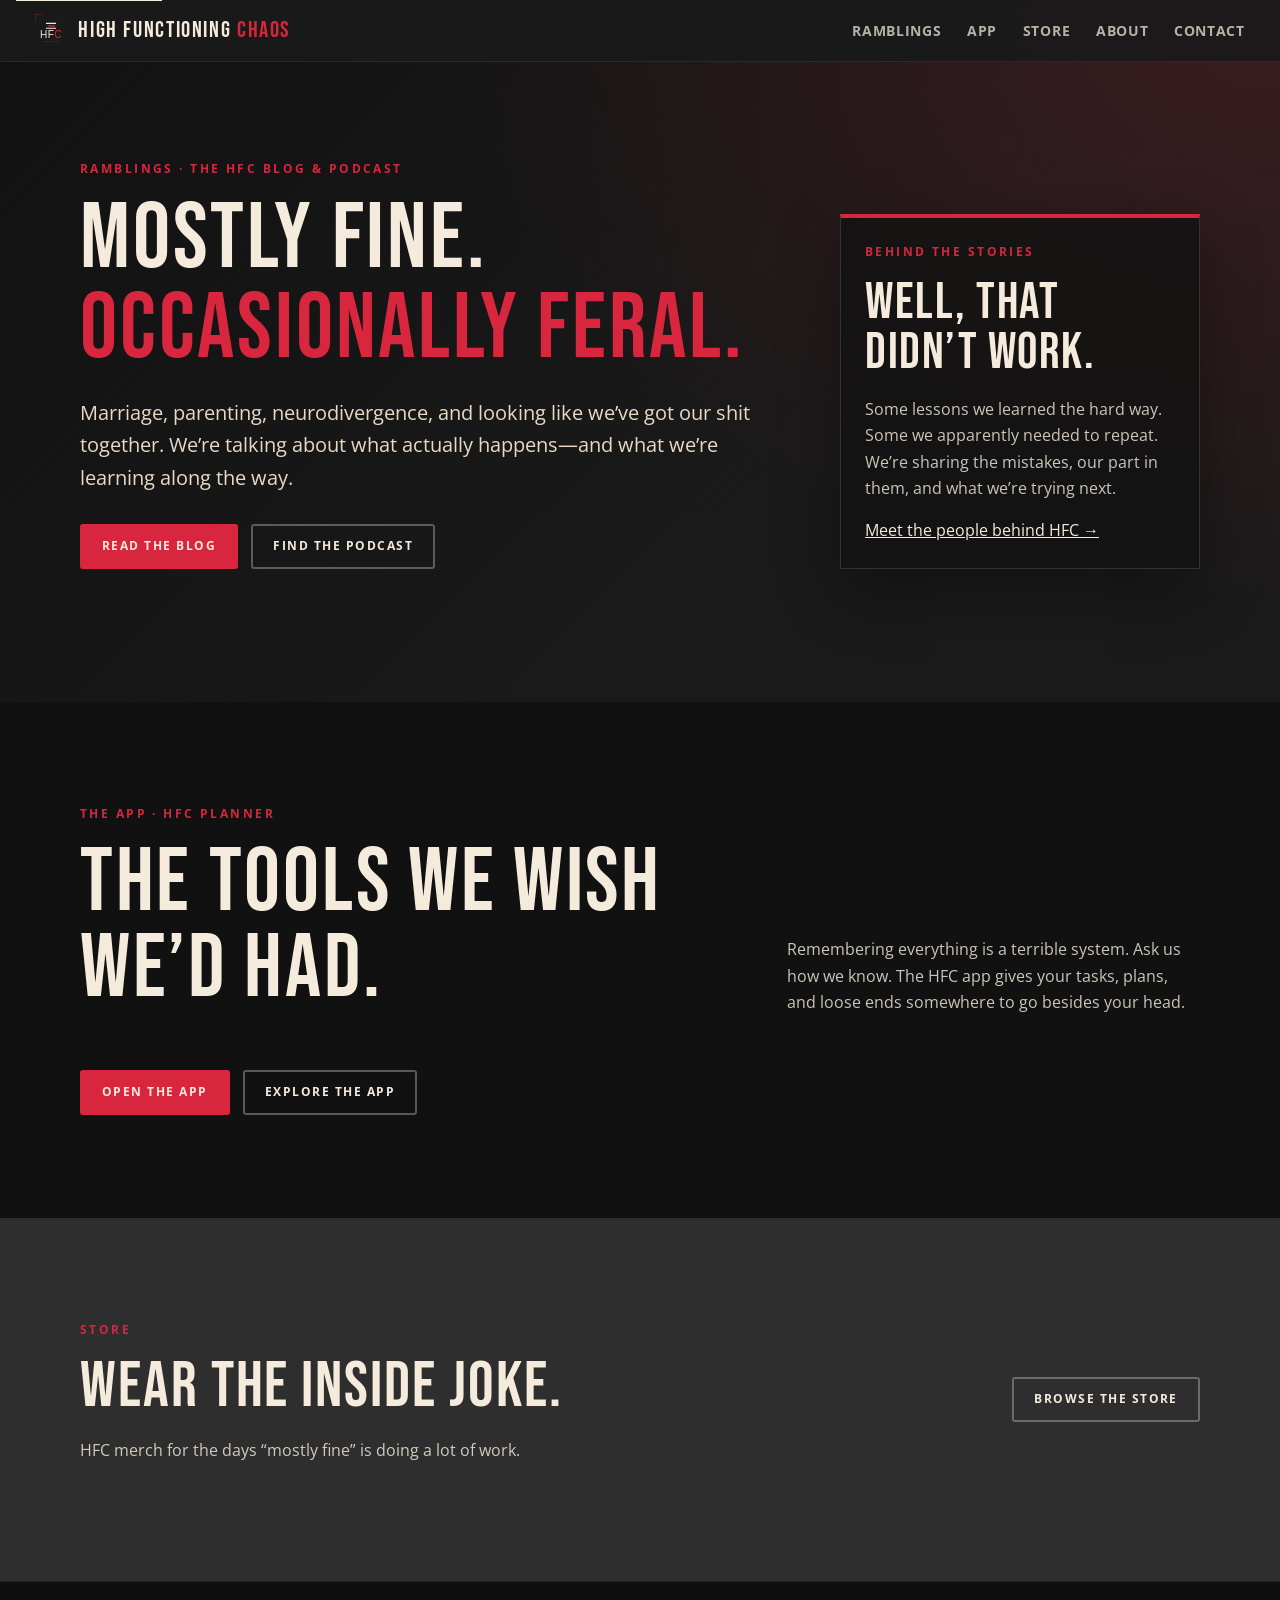
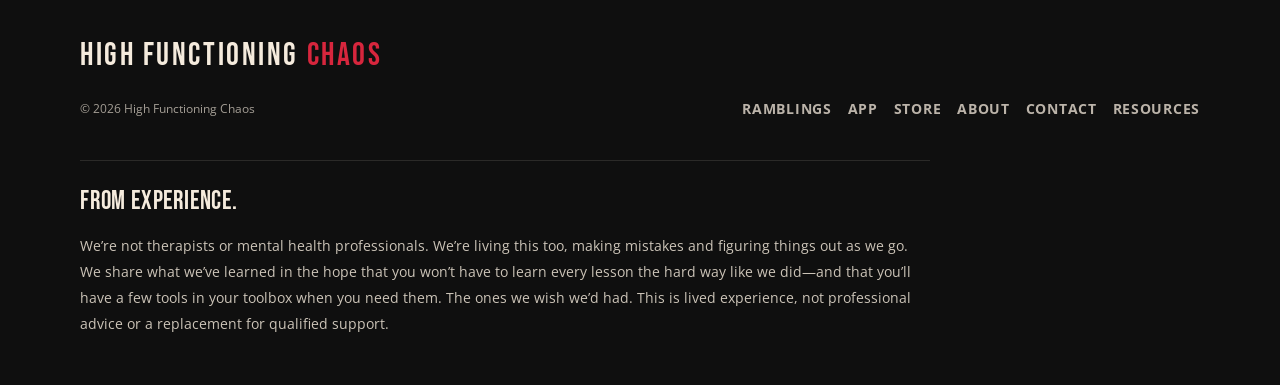
==== commit 494b2105: "Reframe HFC around Ramblings, app, and store" ====
--- a/index.html
+++ b/index.html
@@ -4,167 +4,81 @@
   <meta charset="UTF-8" />
   <meta name="viewport" content="width=device-width, initial-scale=1.0" />
   <title>High Functioning Chaos | Home</title>
-  <meta name="description" content="High Functioning Chaos is the home base for HFC OS, planners, templates, resources, podcast episodes, blog posts, and honest chaos-management tools." />
+  <meta name="description" content="Ramblings: honest stories and conversations from High Functioning Chaos, plus the tools we wish we’d had and merch for the inside joke." />
   <link rel="preconnect" href="https://fonts.googleapis.com" />
   <link rel="preconnect" href="https://fonts.gstatic.com" crossorigin />
   <link href="https://fonts.googleapis.com/css2?family=Bebas+Neue&family=Open+Sans:ital,wght@0,300;0,400;0,600;0,700;1,300;1,400&display=swap" rel="stylesheet" />
   <link rel="stylesheet" href="site.css" />
 </head>
-<body>
-  <a class="skip-link" href="#main">Skip to content</a>
-
-  <nav class="site-nav" aria-label="Primary navigation">
-    <a class="brand-link" href="index.html" aria-label="High Functioning Chaos home">
-      <img src="brand/logo-icon.svg" alt="" />
-      <span class="brand-name">High Functioning <span>Chaos</span></span>
-    </a>
-    <button class="nav-toggle" type="button" aria-label="Open navigation" aria-expanded="false"><span></span></button>
-    <ul class="nav-links">
-      <li><a class="active" href="index.html">Home</a></li>
-      <li><a href="https://highfunctioningchaos.store">Shop</a></li>
-      <li><a href="hfc-os.html">HFC OS</a></li>
-      <li><a href="ecosystem.html">The Ecosystem</a></li>
-      <li><a href="resources.html">Resources</a></li>
-      <li><a href="about.html">About</a></li>
-      <li><a href="contact.html">Contact</a></li>
-    </ul>
-  </nav>
-
-  <main id="main">
-    <header class="page-hero home-hero">
-      <div class="container hero-grid">
-        <div class="hero-copy">
-          <div class="eyebrow">Hub. Blog. Podcast. Store.</div>
-          <h1>High Functioning <span class="accent">Chaos.</span></h1>
-          <p class="tagline">Mostly fine. Occasionally feral. The .living home base points the shopping chaos to the store, the writing chaos to the blog, and the audio chaos to the podcast.</p>
-          <div class="btn-row">
-            <a class="btn btn-primary" href="https://highfunctioningchaos.store">Shop HFC</a>
-            <a class="btn btn-outline" href="https://highfunctioningchaos.blog">Read The Blog</a>
-          </div>
-        </div>
-
-        <aside class="hero-card" aria-label="Featured site areas">
-          <div class="status-pill ready">Start here</div>
-          <p>Everything eventually routes through here: products live on the store, posts live on the blog, and the podcast gets its own lane without pretending the whole thing is polished.</p>
-          <ul class="mini-list">
-            <li>Planning tools for daily, weekly, family, school, and home chaos</li>
-            <li>Digital templates, prompt packs, printables, and physical products</li>
-            <li>Blog and podcast content led by Brandon, with support from Monica, Nevaeh, and the people close enough to tell the truth</li>
-          </ul>
-        </aside>
-      </div>
-    </header>
-
-    <section class="band-soft">
-      <div class="container">
-        <article class="feature-panel">
-          <div class="feature-media">
-            <img src="brand/logo-icon.svg" alt="High Functioning Chaos mark" />
-          </div>
-          <div>
-            <div class="eyebrow">Featured Planner</div>
-            <h2>HFC OS Command Center</h2>
-            <p class="lead">The flagship planner system for people juggling family, work, school, appointments, money, mental load, and the random crisis that shows up like it was invited.</p>
-            <ul class="preview-list">
-              <li>Daily dashboard, weekly review, and task triage</li>
-              <li>Family command center, school hub, budget hub, and resource library</li>
-              <li>Built to reduce friction, not add another guilt-based planner to the pile</li>
-            </ul>
-            <div class="btn-row">
-              <a class="btn btn-primary" href="hfc-os.html">View HFC OS</a>
-              <a class="btn btn-outline" href="https://highfunctioningchaos.store">Shop Templates</a>
-            </div>
-          </div>
-        </article>
-      </div>
-    </section>
-
-    <section class="band-dark">
-      <div class="container">
-        <div class="section-head">
-          <div>
-            <div class="eyebrow">Shop Categories</div>
-            <h2>Pick The Kind Of Chaos.</h2>
-          </div>
-          <p>The store stays on its own domain so products, merch, templates, and checkout do not turn the main site into a junk drawer with a nav bar.</p>
-        </div>
-        <div class="grid-4">
-          <article class="category-card"><div><div class="category-icon">OS</div><h3>HFC OS</h3><p>The full command center for life, family, school, money, and content.</p></div><a class="btn btn-outline" href="hfc-os.html">Open</a></article>
-          <article class="category-card"><div><div class="category-icon">DP</div><h3>Daily Planning</h3><p>Simple daily pages for the days your brain boots up in airplane mode.</p></div><a class="btn btn-outline" href="https://highfunctioningchaos.store">Shop</a></article>
-          <article class="category-card"><div><div class="category-icon">FC</div><h3>Family Command</h3><p>Household systems, kid logistics, family routines, and shared survival tools.</p></div><a class="btn btn-outline" href="https://highfunctioningchaos.store">Shop</a></article>
-          <article class="category-card"><div><div class="category-icon">ND</div><h3>ADHD + Autism</h3><p>Neurodivergent-friendly tools that do not act like consistency is a personality trait.</p></div><a class="btn btn-outline" href="https://highfunctioningchaos.store">Shop</a></article>
-        </div>
-      </div>
-    </section>
-
-    <section class="band-ink">
-      <div class="container">
-        <div class="grid-2">
-          <article class="content-card">
-            <span class="status-pill">Latest Podcast</span>
-            <h3>The One Where We Admit The System Broke</h3>
-            <p>Brandon-led conversations about marriage, parenting, overstimulation, accountability, and the weird moment where both people are right and everyone is still exhausted.</p>
-            <div class="btn-row"><a class="btn btn-outline" href="https://open.spotify.com/search/High%20Functioning%20Chaos%20Brandon%20Worobi">Listen On Spotify</a></div>
-          </article>
-          <article class="content-card">
-            <span class="status-pill ready">Latest Blog</span>
-            <h3>Looking Functional Is Expensive</h3>
-            <p>Brandon at the wheel, with Monica, Nevaeh, and the circle adding lived-in perspective when the story needs more than one angle.</p>
-            <div class="btn-row"><a class="btn btn-outline" href="https://highfunctioningchaos.blog">Read The Blog</a></div>
-          </article>
-        </div>
-      </div>
-    </section>
-
-    <section class="band-crimson signup">
-      <div class="container narrow">
-        <div class="eyebrow">Newsletter Signup</div>
-        <h2>No Spam. No Fake-Nice Funnel.</h2>
-        <p>New store drops, blog posts, podcast updates, resources, and the occasional note from the middle of the mess.</p>
-        <form class="signup-form" action="#" method="POST" data-endpoint="">
-          <input type="email" name="email" placeholder="your@email.com" autocomplete="email" required />
-          <button class="btn btn-dark" type="submit">Subscribe</button>
-        </form>
-        <p class="form-note">No selling your info. No newsletters disguised as content marketing. We hate that too.</p>
-      </div>
-    </section>
-
-    <section class="band-soft">
-      <div class="container">
-        <div class="section-head">
-          <div>
-            <div class="eyebrow">Community</div>
-            <h2>Pull Up A Chair.</h2>
-          </div>
-          <p>HFC is for the people carrying marriage, kids, school, trauma, work, money, overstimulation, and laundry that has somehow become a permanent resident.</p>
-        </div>
-        <div class="grid-3">
-          <article class="tile"><div><span class="tag hot">Stories</span><h3>Real Life</h3><p>Blog posts and podcast episodes from inside the mess, not from a stage above it.</p></div><a class="btn btn-outline" href="https://highfunctioningchaos.blog">Read</a></article>
-          <article class="tile"><div><span class="tag">Resources</span><h3>Useful Stuff</h3><p>Checklists, prompt packs, planning pages, and reference tools that are allowed to be imperfect.</p></div><a class="btn btn-outline" href="resources.html">Browse</a></article>
-          <article class="tile"><div><span class="tag">Contact</span><h3>Say Something</h3><p>Pitch an idea, ask a shop question, send a story note, or say “same” because sometimes that is the whole message.</p></div><a class="btn btn-outline" href="contact.html">Contact</a></article>
-        </div>
-      </div>
-    </section>
-  </main>
-
-  <footer class="footer">
-    <div class="container footer-grid">
-      <div>
-        <div class="footer-logo">High Functioning <span>Chaos</span></div>
-        <div class="hashtags">#HighFunctioningChaos · #MostlyFineOccasionallyFeral · #RealTalkNoFilter</div>
-        <div class="copyright">&copy; 2026 High Functioning Chaos · Brandon Worobi &amp; the HFC circle</div>
-      </div>
-      <div class="footer-links">
-        <a href="https://highfunctioningchaos.store">Shop</a>
-        <a href="hfc-os.html">HFC OS</a>
-        <a href="ecosystem.html">The Ecosystem</a>
-        <a href="resources.html">Resources</a>
-        <a href="about.html">About</a>
-        <a href="contact.html">Contact</a>
-      </div>
-    </div>
-  </footer>
-
-  <script src="site.js"></script>
-</body>
-</html>
+<body><a class="skip-link" href="#main">Skip to content</a>
+<nav class="site-nav" aria-label="Primary navigation"><a class="brand-link" href="index.html" aria-label="High Functioning Chaos home"><img src="brand/logo-icon.svg" alt="" /><span class="brand-name">High Functioning <span>Chaos</span></span></a><button class="nav-toggle" type="button" aria-label="Open navigation" aria-expanded="false" aria-controls="primary-links"><span></span></button>
+<ul class="nav-links" id="primary-links">
+<li><a href="ecosystem.html">Ramblings</a>
+</li>
+<li><a href="hfc-os.html">App</a>
+</li>
+<li><a href="https://highfunctioningchaos.store">Store</a>
+</li>
+<li><a href="about.html">About</a>
+</li>
+<li><a href="contact.html">Contact</a>
+</li>
+</ul>
+</nav>
+<main id="main">
+<header class="page-hero home-hero">
+<div class="container hero-grid">
+<div class="hero-copy">
+<div class="eyebrow">Ramblings · The HFC blog &amp; podcast</div>
+<h1>Mostly fine.<br><span class="accent">Occasionally feral.</span></h1>
+<p class="lead">Marriage, parenting, neurodivergence, and looking like we’ve got our shit together. We’re talking about what actually happens—and what we’re learning along the way.</p>
+<div class="btn-row"><a class="btn btn-primary" href="https://highfunctioningchaos.blog">Read the blog</a><a class="btn btn-outline" href="ecosystem.html#podcast">Find the podcast</a></div>
+</div>
+<aside class="hero-card">
+<div class="eyebrow">Behind the stories</div>
+<h2>Well, that didn’t work.</h2>
+<p>Some lessons we learned the hard way. Some we apparently needed to repeat. We’re sharing the mistakes, our part in them, and what we’re trying next.</p>
+<a href="about.html">Meet the people behind HFC &rarr;</a>
+</aside>
+</div>
+</header>
+<section class="band-ink">
+<div class="container">
+<div class="section-head">
+<div><div class="eyebrow">The app · HFC Planner</div><h2>The tools we wish we’d had.</h2></div>
+<p>Remembering everything is a terrible system. Ask us how we know. The HFC app gives your tasks, plans, and loose ends somewhere to go besides your head.</p>
+</div>
+<div class="btn-row"><a class="btn btn-primary" href="https://planner.highfunctioningchaos.living">Open the app</a><a class="btn btn-outline" href="hfc-os.html">Explore the app</a></div>
+</div>
+</section>
+<section class="band-soft">
+<div class="container">
+<div class="store-row">
+<div>
+<div class="eyebrow">Store</div>
+<h2>Wear the inside joke.</h2>
+<p>HFC merch for the days “mostly fine” is doing a lot of work.</p>
+</div><a class="btn btn-outline" href="https://highfunctioningchaos.store">Browse the store</a>
+</div>
+</div>
+</section>
+</main>
+<footer class="footer">
+<div class="container">
+<div class="footer-grid">
+<div>
+<div class="footer-logo">High Functioning <span>Chaos</span>
+</div>
+<div class="copyright">&copy; 2026 High Functioning Chaos</div>
+</div>
+<div class="footer-links"><a href="ecosystem.html">Ramblings</a><a href="hfc-os.html">App</a><a href="https://highfunctioningchaos.store">Store</a><a href="about.html">About</a><a href="contact.html">Contact</a><a href="resources.html">Resources</a>
+</div>
+</div>
+<div class="site-disclaimer">
+<h2>From experience.</h2>
+<p>We’re not therapists or mental health professionals. We’re living this too, making mistakes and figuring things out as we go. We share what we’ve learned in the hope that you won’t have to learn every lesson the hard way like we did—and that you’ll have a few tools in your toolbox when you need them. The ones we wish we’d had. This is lived experience, not professional advice or a replacement for qualified support.</p>
+</div>
+</div>
+</footer>
+<script src="site.js"></script>
+</body></html>
--- a/site.css
+++ b/site.css
@@ -149,8 +149,8 @@
   align-items: end;
   padding-top: 8rem;
   background:
-    linear-gradient(90deg, rgba(26, 26, 26, 0.96), rgba(26, 26, 26, 0.82) 52%, rgba(26, 26, 26, 0.72)),
-    url("brand/social/fb-cover.png") center right / cover no-repeat;
+    radial-gradient(120% 160% at 100% 0%, rgba(215, 38, 61, 0.18), transparent 55%),
+    linear-gradient(135deg, var(--ink), var(--charcoal) 65%);
 }
 
 .home-hero {
@@ -884,8 +884,8 @@
     min-height: auto;
     padding-top: 8rem;
     background:
-      linear-gradient(180deg, rgba(26, 26, 26, 0.95), rgba(26, 26, 26, 0.86)),
-      url("brand/social/fb-cover.png") center / cover no-repeat;
+      radial-gradient(140% 160% at 100% 0%, rgba(215, 38, 61, 0.16), transparent 55%),
+      linear-gradient(180deg, var(--ink), var(--charcoal) 70%);
   }
 
   .metrics,
@@ -915,3 +915,33 @@
     transition: none !important;
   }
 }
+
+/* App-first site refresh */
+.home-hero { min-height: 78svh; }
+.home-hero h1 { font-size: clamp(3.5rem, 7.3vw, 7rem); }
+.hero-card h2 { font-size: clamp(2.2rem, 4vw, 3.4rem); }
+.brand-tagline { margin: 1.5rem 0 0; font-size: 1rem; }
+.store-row { display: flex; align-items: center; justify-content: space-between; gap: 2rem; }
+.store-row h2 { font-size: clamp(2.5rem, 5vw, 4rem); }
+.store-row .btn { flex-shrink: 0; }
+.site-disclaimer { max-width: 850px; margin-top: 2.5rem; padding-top: 1.75rem; border-top: 1px solid var(--line); }
+.site-disclaimer h2 { font-size: 1.65rem; }
+.site-disclaimer p { font-size: 0.9rem; line-height: 1.8; margin-bottom: 0; }
+.nav-links a, .footer-links a, .contact-btn { font-size: 0.875rem; letter-spacing: 0.05em; }
+.copyright { color: rgba(245,235,221,.65); }
+.footer-links a { color: rgba(245,235,221,.75); }
+[id] { scroll-margin-top: 6rem; }
+:focus-visible { outline: 2px solid var(--beige); outline-offset: 4px; }
+@media (max-width: 980px) and (min-width: 761px) {
+  .brand-name { max-width: 170px; line-height: 1.1; }
+  .nav-links { gap: .8rem; }
+}
+@media (max-width: 760px) {
+  .store-row { flex-direction: column; align-items: stretch; }
+  .brand-link { min-width: 0; }
+  .brand-name { font-size: 1.25rem; max-width: 190px; line-height: 1.1; }
+  .nav-toggle { flex-shrink: 0; }
+  .nav-links { top: 73px; }
+  .home-hero h1 { font-size: clamp(3rem, 12vw, 5rem); }
+  .page-hero h1 { overflow-wrap: break-word; }
+}
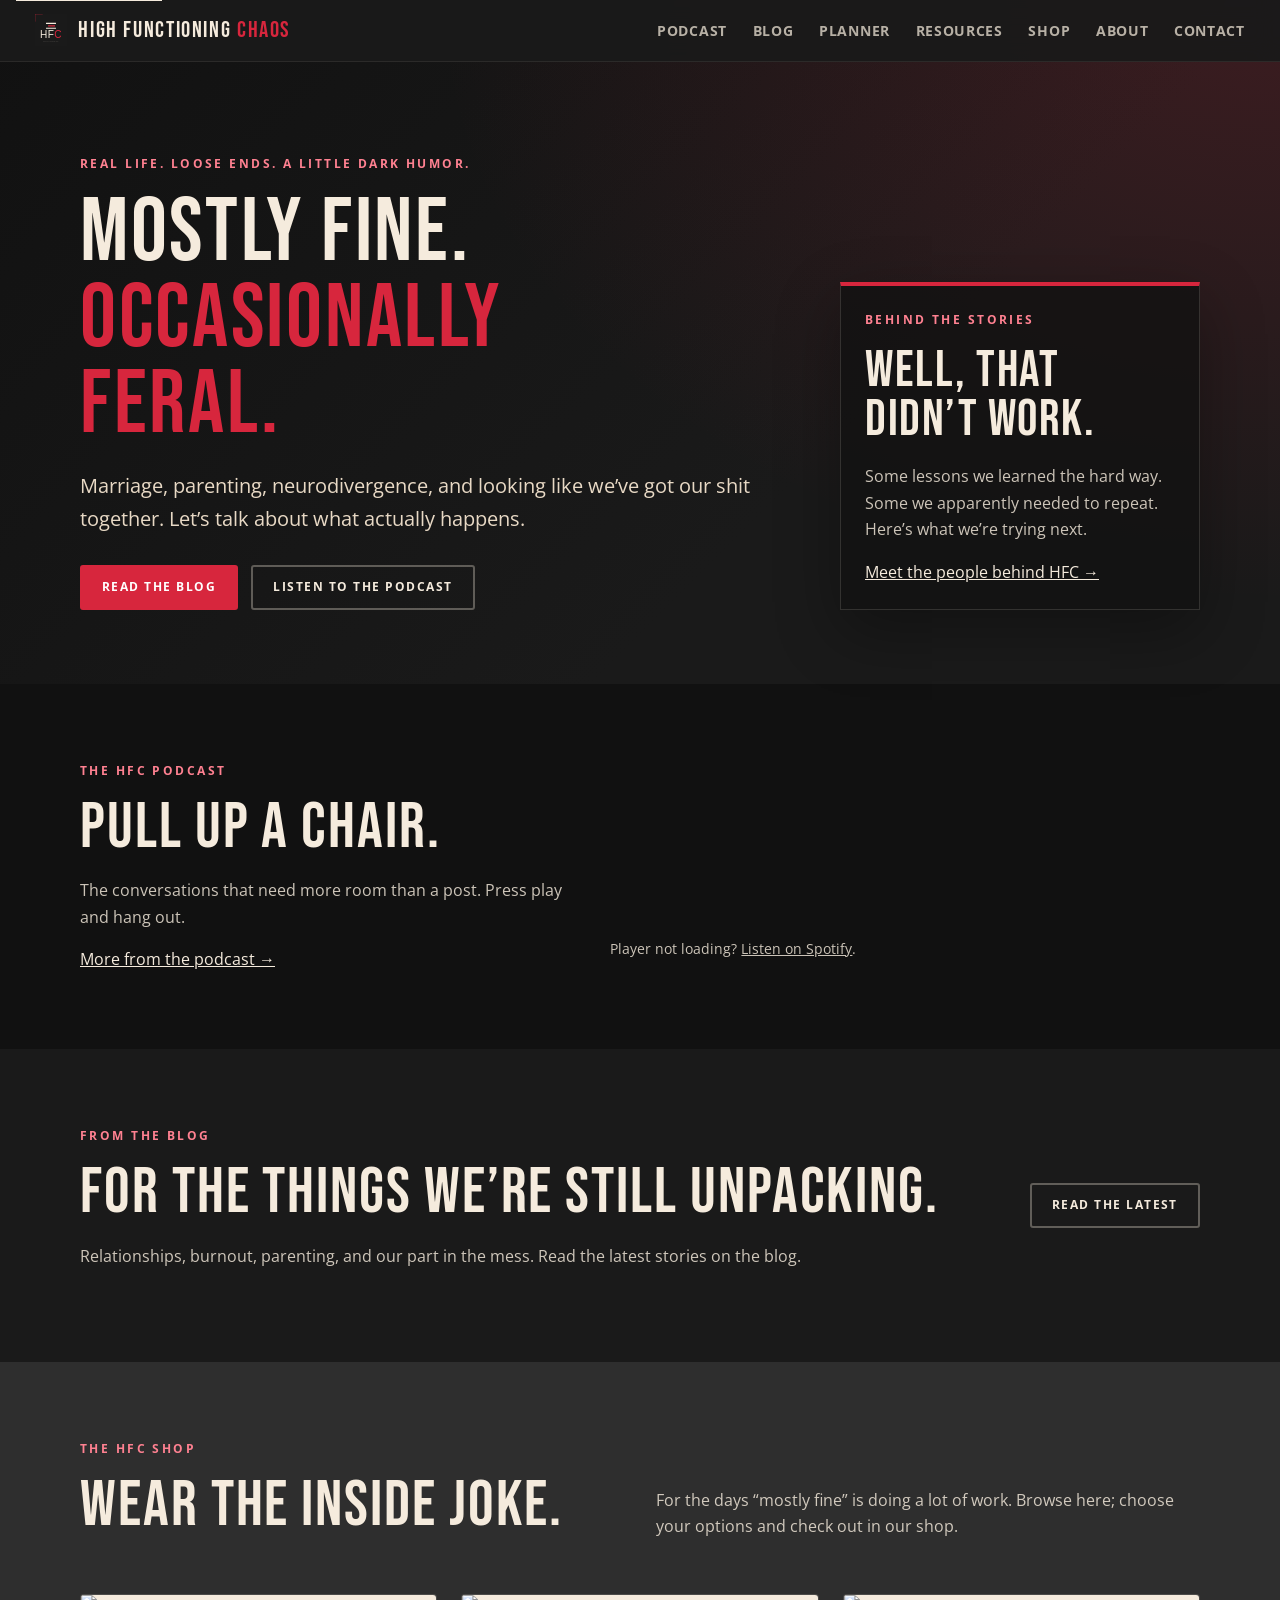
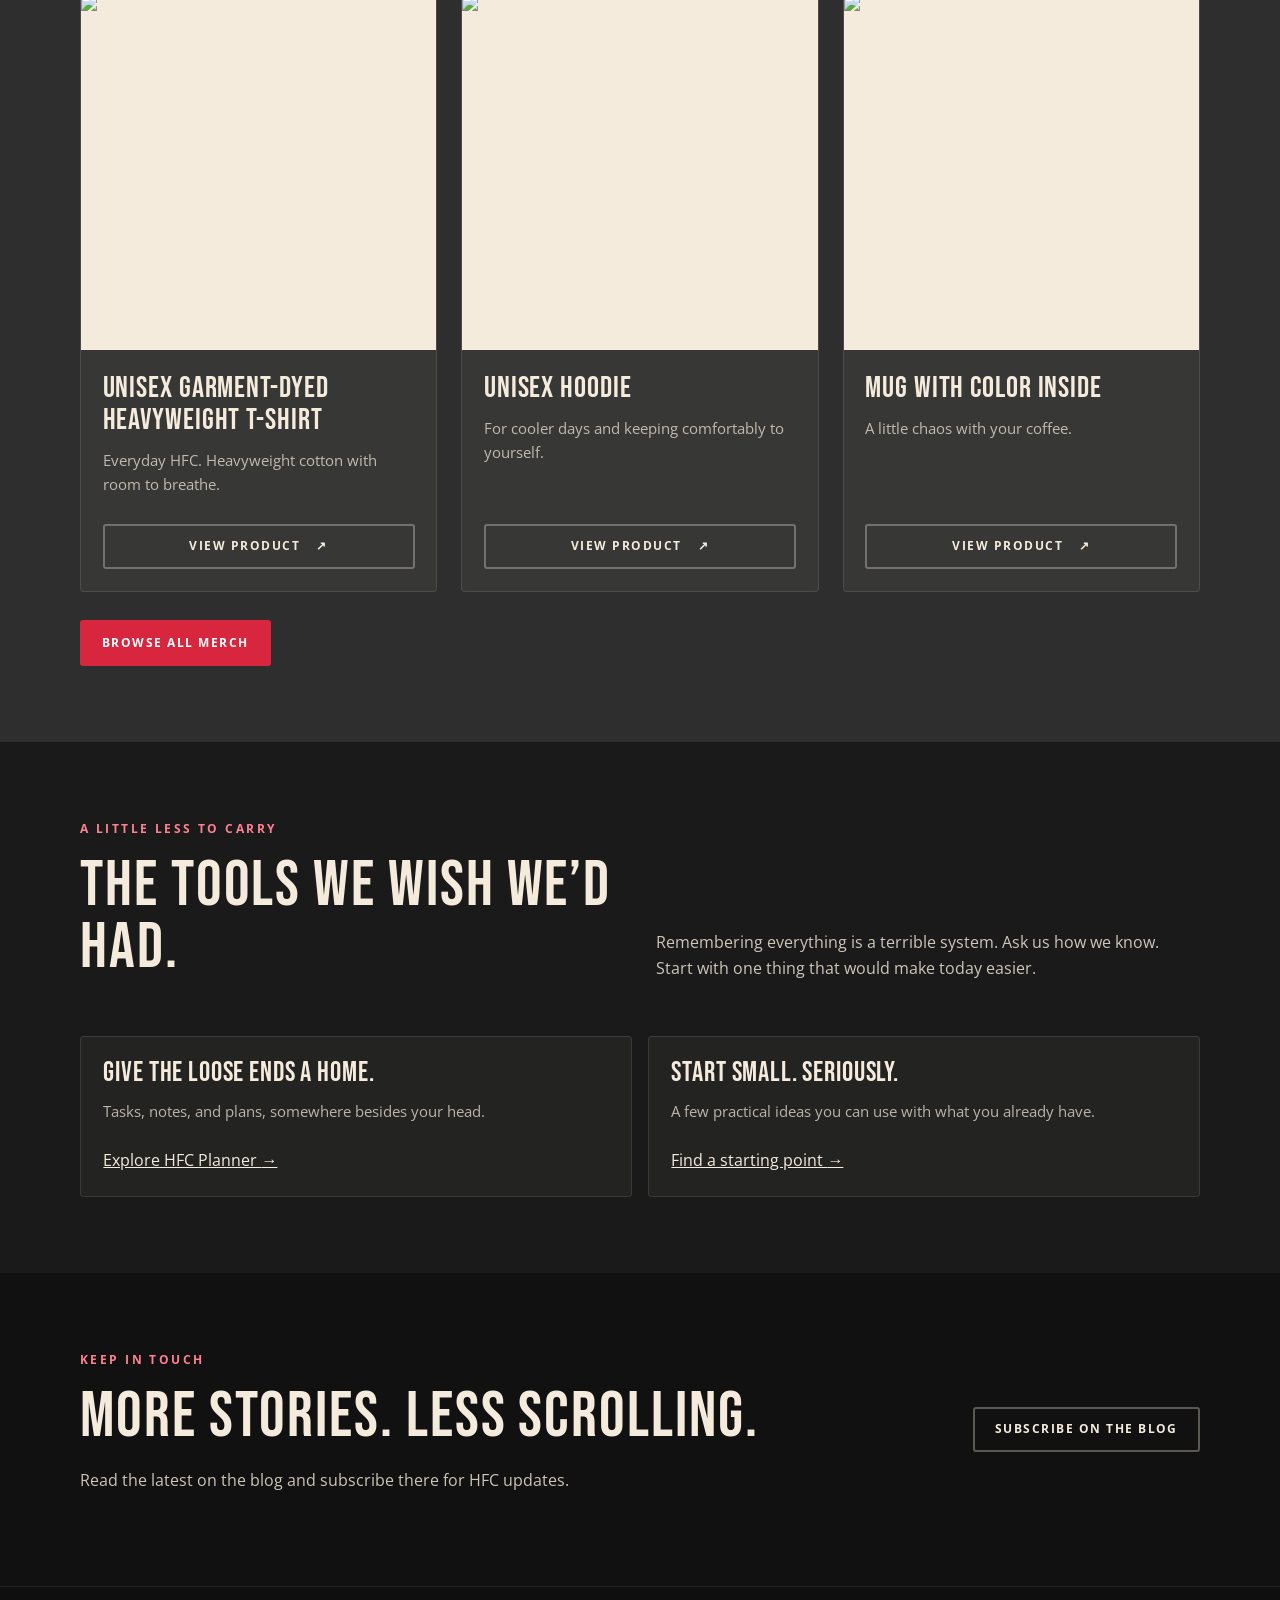
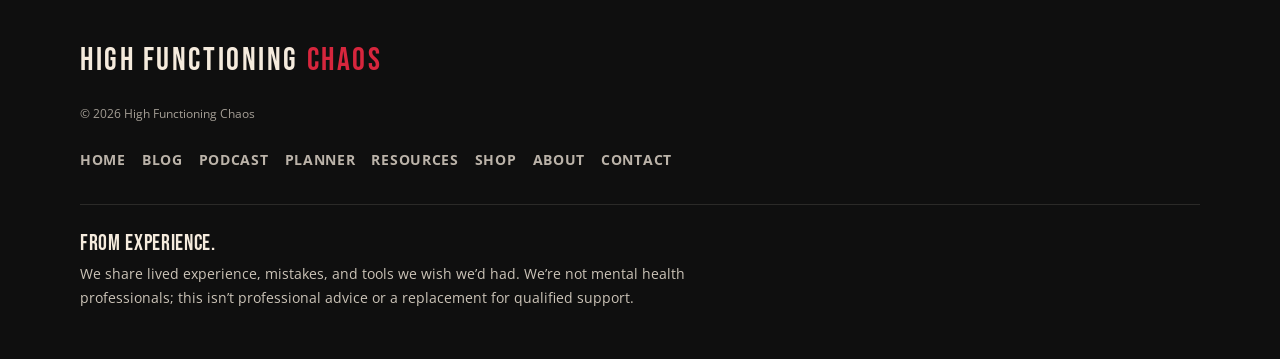
==== commit b52659a8: "Refresh HFC living navigation, podcast, and shop experience" ====
--- a/index.html
+++ b/index.html
@@ -1,84 +1,312 @@
-<!DOCTYPE html>
+<!doctype html>
 <html lang="en">
-<head>
-  <meta charset="UTF-8" />
-  <meta name="viewport" content="width=device-width, initial-scale=1.0" />
-  <title>High Functioning Chaos | Home</title>
-  <meta name="description" content="Ramblings: honest stories and conversations from High Functioning Chaos, plus the tools we wish we’d had and merch for the inside joke." />
-  <link rel="preconnect" href="https://fonts.googleapis.com" />
-  <link rel="preconnect" href="https://fonts.gstatic.com" crossorigin />
-  <link href="https://fonts.googleapis.com/css2?family=Bebas+Neue&family=Open+Sans:ital,wght@0,300;0,400;0,600;0,700;1,300;1,400&display=swap" rel="stylesheet" />
-  <link rel="stylesheet" href="site.css" />
-</head>
-<body><a class="skip-link" href="#main">Skip to content</a>
-<nav class="site-nav" aria-label="Primary navigation"><a class="brand-link" href="index.html" aria-label="High Functioning Chaos home"><img src="brand/logo-icon.svg" alt="" /><span class="brand-name">High Functioning <span>Chaos</span></span></a><button class="nav-toggle" type="button" aria-label="Open navigation" aria-expanded="false" aria-controls="primary-links"><span></span></button>
-<ul class="nav-links" id="primary-links">
-<li><a href="ecosystem.html">Ramblings</a>
-</li>
-<li><a href="hfc-os.html">App</a>
-</li>
-<li><a href="https://highfunctioningchaos.store">Store</a>
-</li>
-<li><a href="about.html">About</a>
-</li>
-<li><a href="contact.html">Contact</a>
-</li>
-</ul>
-</nav>
-<main id="main">
-<header class="page-hero home-hero">
-<div class="container hero-grid">
-<div class="hero-copy">
-<div class="eyebrow">Ramblings · The HFC blog &amp; podcast</div>
-<h1>Mostly fine.<br><span class="accent">Occasionally feral.</span></h1>
-<p class="lead">Marriage, parenting, neurodivergence, and looking like we’ve got our shit together. We’re talking about what actually happens—and what we’re learning along the way.</p>
-<div class="btn-row"><a class="btn btn-primary" href="https://highfunctioningchaos.blog">Read the blog</a><a class="btn btn-outline" href="ecosystem.html#podcast">Find the podcast</a></div>
-</div>
-<aside class="hero-card">
-<div class="eyebrow">Behind the stories</div>
-<h2>Well, that didn’t work.</h2>
-<p>Some lessons we learned the hard way. Some we apparently needed to repeat. We’re sharing the mistakes, our part in them, and what we’re trying next.</p>
-<a href="about.html">Meet the people behind HFC &rarr;</a>
-</aside>
-</div>
-</header>
-<section class="band-ink">
-<div class="container">
-<div class="section-head">
-<div><div class="eyebrow">The app · HFC Planner</div><h2>The tools we wish we’d had.</h2></div>
-<p>Remembering everything is a terrible system. Ask us how we know. The HFC app gives your tasks, plans, and loose ends somewhere to go besides your head.</p>
-</div>
-<div class="btn-row"><a class="btn btn-primary" href="https://planner.highfunctioningchaos.living">Open the app</a><a class="btn btn-outline" href="hfc-os.html">Explore the app</a></div>
-</div>
-</section>
-<section class="band-soft">
-<div class="container">
-<div class="store-row">
-<div>
-<div class="eyebrow">Store</div>
-<h2>Wear the inside joke.</h2>
-<p>HFC merch for the days “mostly fine” is doing a lot of work.</p>
-</div><a class="btn btn-outline" href="https://highfunctioningchaos.store">Browse the store</a>
-</div>
-</div>
-</section>
-</main>
-<footer class="footer">
-<div class="container">
-<div class="footer-grid">
-<div>
-<div class="footer-logo">High Functioning <span>Chaos</span>
-</div>
-<div class="copyright">&copy; 2026 High Functioning Chaos</div>
-</div>
-<div class="footer-links"><a href="ecosystem.html">Ramblings</a><a href="hfc-os.html">App</a><a href="https://highfunctioningchaos.store">Store</a><a href="about.html">About</a><a href="contact.html">Contact</a><a href="resources.html">Resources</a>
-</div>
-</div>
-<div class="site-disclaimer">
-<h2>From experience.</h2>
-<p>We’re not therapists or mental health professionals. We’re living this too, making mistakes and figuring things out as we go. We share what we’ve learned in the hope that you won’t have to learn every lesson the hard way like we did—and that you’ll have a few tools in your toolbox when you need them. The ones we wish we’d had. This is lived experience, not professional advice or a replacement for qualified support.</p>
-</div>
-</div>
-</footer>
-<script src="site.js"></script>
-</body></html>
+	<head>
+		<meta charset="UTF-8" />
+		<meta name="viewport" content="width=device-width, initial-scale=1.0" />
+		<title>High Functioning Chaos | Mostly fine. Occasionally feral.</title>
+		<meta
+			name="description"
+			content="Honest stories, the HFC podcast, practical tools, and merch. Mostly fine. Occasionally feral."
+		/>
+		<link rel="preconnect" href="https://fonts.googleapis.com" />
+		<link rel="preconnect" href="https://fonts.gstatic.com" crossorigin />
+		<link
+			href="https://fonts.googleapis.com/css2?family=Bebas+Neue&family=Open+Sans:ital,wght@0,300;0,400;0,600;0,700;1,300;1,400&display=swap"
+			rel="stylesheet"
+		/>
+		<link rel="stylesheet" href="site.css" />
+	</head>
+	<body>
+		<a class="skip-link" href="#main">Skip to content</a>
+		<nav class="site-nav" aria-label="Primary navigation">
+			<a
+				class="brand-link"
+				href="index.html"
+				aria-label="High Functioning Chaos home"
+				><img src="brand/logo-icon.svg" alt="" /><span class="brand-name"
+					>High Functioning <span>Chaos</span></span
+				></a
+			><button
+				class="nav-toggle"
+				type="button"
+				aria-label="Open navigation"
+				aria-expanded="false"
+				aria-controls="primary-links"
+			>
+				<span></span>
+			</button>
+			<ul class="nav-links" id="primary-links">
+				<li><a href="ecosystem.html">Podcast</a></li>
+				<li><a href="https://highfunctioningchaos.blog">Blog</a></li>
+				<li><a href="hfc-os.html">Planner</a></li>
+				<li><a href="resources.html">Resources</a></li>
+				<li><a href="shop.html">Shop</a></li>
+				<li><a href="about.html">About</a></li>
+				<li><a href="contact.html">Contact</a></li>
+			</ul>
+		</nav>
+		<main id="main">
+			<header class="page-hero home-hero">
+				<div class="container hero-grid">
+					<div class="hero-copy">
+						<div class="eyebrow">
+							Real life. Loose ends. A little dark humor.
+						</div>
+						<h1>
+							Mostly fine.<br /><span class="accent">Occasionally feral.</span>
+						</h1>
+						<p class="lead">
+							Marriage, parenting, neurodivergence, and looking like we’ve got
+							our shit together. Let’s talk about what actually happens.
+						</p>
+						<div class="btn-row">
+							<a
+								class="btn btn-primary"
+								href="https://highfunctioningchaos.blog"
+								>Read the blog</a
+							><a class="btn btn-outline" href="#content"
+								>Listen to the podcast</a
+							>
+						</div>
+					</div>
+					<aside class="hero-card" id="about">
+						<div class="eyebrow">Behind the stories</div>
+						<h2>Well, that didn’t work.</h2>
+						<p>
+							Some lessons we learned the hard way. Some we apparently needed to
+							repeat. Here’s what we’re trying next.
+						</p>
+						<a href="about.html"
+							>Meet the people behind HFC <span aria-hidden="true">→</span></a
+						>
+					</aside>
+				</div>
+			</header>
+			<section class="band-ink" id="content" aria-labelledby="listen-heading">
+				<div class="container listen-layout">
+					<div>
+						<div class="eyebrow">The HFC podcast</div>
+						<h2 id="listen-heading">Pull up a chair.</h2>
+						<p>
+							The conversations that need more room than a post. Press play and
+							hang out.
+						</p>
+						<a href="ecosystem.html#podcast"
+							>More from the podcast <span aria-hidden="true">→</span></a
+						>
+					</div>
+					<div class="podcast-player">
+						<iframe
+							title="High Functioning Chaos on Spotify"
+							src="https://open.spotify.com/embed/show/0340PghyETw5KoMD6yYWJC?utm_source=oembed"
+							width="100%"
+							height="152"
+							allow="
+								autoplay;
+								clipboard-write;
+								encrypted-media;
+								fullscreen;
+								picture-in-picture;
+							"
+							loading="lazy"
+							allowfullscreen
+						></iframe>
+						<p class="small-note">
+							Player not loading?
+							<a href="https://open.spotify.com/show/0340PghyETw5KoMD6yYWJC"
+								>Listen on Spotify</a
+							>.
+						</p>
+					</div>
+				</div>
+			</section>
+
+			<section class="band-dark" aria-labelledby="writing-heading">
+				<div class="container store-row">
+					<div>
+						<div class="eyebrow">From the blog</div>
+						<h2 id="writing-heading">For the things we’re still unpacking.</h2>
+						<p>
+							Relationships, burnout, parenting, and our part in the mess. Read
+							the latest stories on the blog.
+						</p>
+					</div>
+					<a class="btn btn-outline" href="https://highfunctioningchaos.blog"
+						>Read the latest</a
+					>
+				</div>
+			</section>
+			<section class="band-soft" aria-labelledby="shop-heading">
+				<div class="container">
+					<div class="section-head">
+						<div>
+							<div class="eyebrow">The HFC shop</div>
+							<h2 id="shop-heading">Wear the inside joke.</h2>
+						</div>
+						<p>
+							For the days “mostly fine” is doing a lot of work. Browse here;
+							choose your options and check out in our shop.
+						</p>
+					</div>
+					<div class="grid-3 merch-grid">
+						<article class="product-card">
+							<a
+								class="product-media"
+								href="https://highfunctioningchaos.store/products/unisex-garment-dyed-heavyweight-t-shirt"
+								aria-label="View Unisex garment-dyed heavyweight t-shirt"
+								><img
+									src="https://cdn.shopify.com/s/files/1/0817/6022/3456/files/unisex-garment-dyed-heavyweight-t-shirt-black-front-and-back-6a5920bf6ee41.jpg?v=1784226005&amp;width=700"
+									alt="Unisex garment-dyed heavyweight t-shirt from High Functioning Chaos"
+									width="700"
+									height="700"
+									loading="lazy"
+							/></a>
+							<div class="product-body">
+								<h3>Unisex garment-dyed heavyweight t-shirt</h3>
+								<p class="product-desc">
+									Everyday HFC. Heavyweight cotton with room to breathe.
+								</p>
+								<a
+									class="btn btn-outline product-link"
+									href="https://highfunctioningchaos.store/products/unisex-garment-dyed-heavyweight-t-shirt"
+									>View product<span class="sr-only"
+										>: Unisex garment-dyed heavyweight t-shirt</span
+									>
+									<span aria-hidden="true">↗</span></a
+								>
+							</div>
+						</article>
+						<article class="product-card">
+							<a
+								class="product-media"
+								href="https://highfunctioningchaos.store/products/unisex-hoodie"
+								aria-label="View Unisex Hoodie"
+								><img
+									src="https://cdn.shopify.com/s/files/1/0817/6022/3456/files/unisex-heavy-blend-hoodie-black-front-6a5921e45eedc.jpg?v=1784226302&amp;width=700"
+									alt="Unisex Hoodie from High Functioning Chaos"
+									width="700"
+									height="700"
+									loading="lazy"
+							/></a>
+							<div class="product-body">
+								<h3>Unisex Hoodie</h3>
+								<p class="product-desc">
+									For cooler days and keeping comfortably to yourself.
+								</p>
+								<a
+									class="btn btn-outline product-link"
+									href="https://highfunctioningchaos.store/products/unisex-hoodie"
+									>View product<span class="sr-only">: Unisex Hoodie</span>
+									<span aria-hidden="true">↗</span></a
+								>
+							</div>
+						</article>
+						<article class="product-card">
+							<a
+								class="product-media"
+								href="https://highfunctioningchaos.store/products/mug-with-color-inside"
+								aria-label="View Mug with Color Inside"
+								><img
+									src="https://cdn.shopify.com/s/files/1/0817/6022/3456/files/white-ceramic-mug-with-color-inside-red-11-oz-front-6a5a59e72f495.jpg?v=1784306165&amp;width=700"
+									alt="Mug with Color Inside from High Functioning Chaos"
+									width="700"
+									height="700"
+									loading="lazy"
+							/></a>
+							<div class="product-body">
+								<h3>Mug with Color Inside</h3>
+								<p class="product-desc">A little chaos with your coffee.</p>
+								<a
+									class="btn btn-outline product-link"
+									href="https://highfunctioningchaos.store/products/mug-with-color-inside"
+									>View product<span class="sr-only"
+										>: Mug with Color Inside</span
+									>
+									<span aria-hidden="true">↗</span></a
+								>
+							</div>
+						</article>
+					</div>
+					<div class="btn-row">
+						<a class="btn btn-primary" href="shop.html">Browse all merch</a>
+					</div>
+				</div>
+			</section>
+			<section class="band-dark" aria-labelledby="tools-heading">
+				<div class="container">
+					<div class="section-head">
+						<div>
+							<div class="eyebrow">A little less to carry</div>
+							<h2 id="tools-heading">The tools we wish we’d had.</h2>
+						</div>
+						<p>
+							Remembering everything is a terrible system. Ask us how we know.
+							Start with one thing that would make today easier.
+						</p>
+					</div>
+					<div class="grid-2">
+						<article class="content-card">
+							<h3>Give the loose ends a home.</h3>
+							<p>Tasks, notes, and plans, somewhere besides your head.</p>
+							<a class="text-link" href="hfc-os.html"
+								>Explore HFC Planner <span aria-hidden="true">→</span></a
+							>
+						</article>
+						<article class="content-card">
+							<h3>Start small. Seriously.</h3>
+							<p>
+								A few practical ideas you can use with what you already have.
+							</p>
+							<a class="text-link" href="resources.html"
+								>Find a starting point <span aria-hidden="true">→</span></a
+							>
+						</article>
+					</div>
+				</div>
+			</section>
+			<section class="band-ink" id="signup" aria-labelledby="signup-heading">
+				<div class="container store-row">
+					<div>
+						<div class="eyebrow">Keep in touch</div>
+						<h2 id="signup-heading">More stories. Less scrolling.</h2>
+						<p>
+							Read the latest on the blog and subscribe there for HFC updates.
+						</p>
+					</div>
+					<a
+						class="btn btn-outline"
+						href="https://highfunctioningchaos.blog/#/portal/signup"
+						>Subscribe on the blog</a
+					>
+				</div>
+			</section>
+		</main>
+		<footer class="footer">
+			<div class="container">
+				<div class="footer-grid">
+					<div>
+						<div class="footer-logo">High Functioning <span>Chaos</span></div>
+						<div class="copyright">&copy; 2026 High Functioning Chaos</div>
+					</div>
+					<div class="footer-links">
+						<a href="index.html">Home</a
+						><a href="https://highfunctioningchaos.blog">Blog</a
+						><a href="ecosystem.html">Podcast</a
+						><a href="hfc-os.html">Planner</a
+						><a href="resources.html">Resources</a><a href="shop.html">Shop</a
+						><a href="about.html">About</a><a href="contact.html">Contact</a>
+					</div>
+				</div>
+				<div class="site-disclaimer">
+					<h2>From experience.</h2>
+					<p>
+						We share lived experience, mistakes, and tools we wish we’d had.
+						We’re not mental health professionals; this isn’t professional
+						advice or a replacement for qualified support.
+					</p>
+				</div>
+			</div>
+		</footer>
+		<script src="site.js"></script>
+	</body>
+</html>
--- a/site.css
+++ b/site.css
@@ -1,403 +1,466 @@
-*, *::before, *::after { box-sizing: border-box; margin: 0; padding: 0; }
+*,
+*::before,
+*::after {
+	box-sizing: border-box;
+	margin: 0;
+	padding: 0;
+}
 
 :root {
-  --charcoal: #1A1A1A;
-  --ink: #111111;
-  --panel: #242424;
-  --panel-soft: #2E2E2E;
-  --beige: #F5EBDD;
-  --beige-dark: #E8D9C5;
-  --crimson: #D7263D;
-  --line: rgba(245, 235, 221, 0.12);
-  --shadow: 0 22px 60px rgba(0, 0, 0, 0.32);
-}
-
-html { scroll-behavior: smooth; }
+	--charcoal: #1a1a1a;
+	--ink: #111111;
+	--panel: #242424;
+	--panel-soft: #2e2e2e;
+	--beige: #f5ebdd;
+	--beige-dark: #e8d9c5;
+	--crimson: #d7263d;
+	--line: rgba(245, 235, 221, 0.12);
+	--shadow: 0 22px 60px rgba(0, 0, 0, 0.32);
+}
+
+html {
+	scroll-behavior: smooth;
+}
 
 body {
-  background: var(--charcoal);
-  color: var(--beige);
-  font-family: "Open Sans", sans-serif;
-  font-size: 16px;
-  line-height: 1.65;
-}
-
-body.menu-open { overflow: hidden; }
-
-a { color: inherit; }
+	background: var(--charcoal);
+	color: var(--beige);
+	font-family: "Open Sans", sans-serif;
+	font-size: 16px;
+	line-height: 1.65;
+}
+
+body.menu-open {
+	overflow: hidden;
+}
+
+a {
+	color: inherit;
+}
 
 img {
-  display: block;
-  max-width: 100%;
+	display: block;
+	max-width: 100%;
 }
 
 .skip-link {
-  position: absolute;
-  left: 1rem;
-  top: -3rem;
-  z-index: 999;
-  padding: 0.7rem 1rem;
-  background: var(--beige);
-  color: var(--charcoal);
-  text-decoration: none;
-  transition: top 0.2s ease;
-}
-
-.skip-link:focus { top: 1rem; }
+	position: absolute;
+	left: 1rem;
+	top: -3rem;
+	z-index: 999;
+	padding: 0.7rem 1rem;
+	background: var(--beige);
+	color: var(--charcoal);
+	text-decoration: none;
+	transition: top 0.2s ease;
+}
+
+.skip-link:focus {
+	top: 1rem;
+}
 
 .site-nav {
-  position: fixed;
-  top: 0;
-  left: 0;
-  right: 0;
-  z-index: 100;
-  display: flex;
-  align-items: center;
-  justify-content: space-between;
-  gap: 1.5rem;
-  padding: 0.9rem clamp(1rem, 3vw, 2.2rem);
-  background: rgba(26, 26, 26, 0.94);
-  border-bottom: 1px solid rgba(245, 235, 221, 0.08);
-  backdrop-filter: blur(12px);
+	position: fixed;
+	top: 0;
+	left: 0;
+	right: 0;
+	z-index: 100;
+	display: flex;
+	align-items: center;
+	justify-content: space-between;
+	gap: 1.5rem;
+	padding: 0.9rem clamp(1rem, 3vw, 2.2rem);
+	background: rgba(26, 26, 26, 0.94);
+	border-bottom: 1px solid rgba(245, 235, 221, 0.08);
+	backdrop-filter: blur(12px);
 }
 
 .brand-link {
-  display: inline-flex;
-  align-items: center;
-  gap: 0.7rem;
-  color: var(--beige);
-  min-width: max-content;
-  text-decoration: none;
+	display: inline-flex;
+	align-items: center;
+	gap: 0.7rem;
+	color: var(--beige);
+	min-width: max-content;
+	text-decoration: none;
 }
 
 .brand-link img {
-  width: 32px;
-  height: 32px;
+	width: 32px;
+	height: 32px;
 }
 
 .brand-name {
-  font-family: "Bebas Neue", sans-serif;
-  font-size: 1.45rem;
-  letter-spacing: 0.07em;
-  line-height: 1;
+	font-family: "Bebas Neue", sans-serif;
+	font-size: 1.45rem;
+	letter-spacing: 0.07em;
+	line-height: 1;
 }
 
 .brand-name span,
-.accent { color: var(--crimson); }
+.accent {
+	color: var(--crimson);
+}
 
 .nav-links {
-  display: flex;
-  align-items: center;
-  justify-content: flex-end;
-  gap: clamp(0.9rem, 2vw, 1.8rem);
-  list-style: none;
+	display: flex;
+	align-items: center;
+	justify-content: flex-end;
+	gap: clamp(0.9rem, 2vw, 1.8rem);
+	list-style: none;
 }
 
 .nav-links a {
-  color: rgba(245, 235, 221, 0.72);
-  font-size: 0.76rem;
-  font-weight: 700;
-  letter-spacing: 0.12em;
-  text-decoration: none;
-  text-transform: uppercase;
-  transition: color 0.2s ease;
+	color: rgba(245, 235, 221, 0.72);
+	font-size: 0.76rem;
+	font-weight: 700;
+	letter-spacing: 0.12em;
+	text-decoration: none;
+	text-transform: uppercase;
+	transition: color 0.2s ease;
 }
 
 .nav-links a:hover,
 .nav-links a:focus-visible,
-.nav-links a.active { color: var(--crimson); }
+.nav-links a.active {
+	color: var(--crimson);
+}
 
 .nav-toggle {
-  display: none;
-  width: 44px;
-  height: 44px;
-  align-items: center;
-  justify-content: center;
-  border: 1px solid var(--line);
-  background: rgba(245, 235, 221, 0.05);
-  color: var(--beige);
-  cursor: pointer;
+	display: none;
+	width: 44px;
+	height: 44px;
+	align-items: center;
+	justify-content: center;
+	border: 1px solid var(--line);
+	background: rgba(245, 235, 221, 0.05);
+	color: var(--beige);
+	cursor: pointer;
 }
 
 .nav-toggle span,
 .nav-toggle span::before,
 .nav-toggle span::after {
-  display: block;
-  width: 20px;
-  height: 2px;
-  background: currentColor;
-  content: "";
-  transition: transform 0.2s ease, opacity 0.2s ease;
-}
-
-.nav-toggle span::before { transform: translateY(-7px); }
-.nav-toggle span::after { transform: translateY(5px); }
-.menu-open .nav-toggle span { transform: rotate(45deg); }
-.menu-open .nav-toggle span::before { opacity: 0; }
-.menu-open .nav-toggle span::after { transform: translateY(-2px) rotate(90deg); }
-
-main { overflow: hidden; }
+	display: block;
+	width: 20px;
+	height: 2px;
+	background: currentColor;
+	content: "";
+	transition:
+		transform 0.2s ease,
+		opacity 0.2s ease;
+}
+
+.nav-toggle span::before {
+	transform: translateY(-7px);
+}
+.nav-toggle span::after {
+	transform: translateY(5px);
+}
+.menu-open .nav-toggle span {
+	transform: rotate(45deg);
+}
+.menu-open .nav-toggle span::before {
+	opacity: 0;
+}
+.menu-open .nav-toggle span::after {
+	transform: translateY(-2px) rotate(90deg);
+}
+
+main {
+	overflow: hidden;
+}
 
 section,
 .page-hero {
-  padding: clamp(4.5rem, 8vw, 7.5rem) clamp(1.1rem, 4vw, 2.5rem);
+	padding: clamp(4.5rem, 8vw, 7.5rem) clamp(1.1rem, 4vw, 2.5rem);
 }
 
 .page-hero {
-  min-height: 48svh;
-  display: grid;
-  align-items: end;
-  padding-top: 8rem;
-  background:
-    radial-gradient(120% 160% at 100% 0%, rgba(215, 38, 61, 0.18), transparent 55%),
-    linear-gradient(135deg, var(--ink), var(--charcoal) 65%);
+	min-height: 48svh;
+	display: grid;
+	align-items: end;
+	padding-top: 8rem;
+	background:
+		radial-gradient(
+			120% 160% at 100% 0%,
+			rgba(215, 38, 61, 0.18),
+			transparent 55%
+		),
+		linear-gradient(135deg, var(--ink), var(--charcoal) 65%);
 }
 
 .home-hero {
-  min-height: 100svh;
-  align-items: center;
+	min-height: 100svh;
+	align-items: center;
 }
 
 .container {
-  width: min(1120px, 100%);
-  margin: 0 auto;
-}
-
-.narrow { width: min(840px, 100%); }
+	width: min(1120px, 100%);
+	margin: 0 auto;
+}
+
+.narrow {
+	width: min(840px, 100%);
+}
 
 .eyebrow {
-  color: var(--crimson);
-  font-size: 0.76rem;
-  font-weight: 700;
-  letter-spacing: 0.2em;
-  margin-bottom: 1rem;
-  text-transform: uppercase;
+	color: var(--crimson);
+	font-size: 0.76rem;
+	font-weight: 700;
+	letter-spacing: 0.2em;
+	margin-bottom: 1rem;
+	text-transform: uppercase;
 }
 
 h1,
 h2,
 h3,
 .metric strong {
-  font-family: "Bebas Neue", sans-serif;
-  font-weight: 400;
-  letter-spacing: 0.03em;
-  line-height: 0.96;
+	font-family: "Bebas Neue", sans-serif;
+	font-weight: 400;
+	letter-spacing: 0.03em;
+	line-height: 0.96;
 }
 
 h1 {
-  max-width: 940px;
-  color: var(--beige);
-  font-size: clamp(4.25rem, 12vw, 10rem);
-  margin-bottom: 1.4rem;
+	max-width: 940px;
+	color: var(--beige);
+	font-size: clamp(4.25rem, 12vw, 10rem);
+	margin-bottom: 1.4rem;
 }
 
 h2 {
-  color: var(--beige);
-  font-size: clamp(2.7rem, 7vw, 5.8rem);
-  margin-bottom: 1.2rem;
+	color: var(--beige);
+	font-size: clamp(2.7rem, 7vw, 5.8rem);
+	margin-bottom: 1.2rem;
 }
 
 h3 {
-  color: var(--beige);
-  font-size: clamp(1.65rem, 3vw, 2.35rem);
-  margin-bottom: 0.75rem;
+	color: var(--beige);
+	font-size: clamp(1.65rem, 3vw, 2.35rem);
+	margin-bottom: 0.75rem;
 }
 
 p {
-  color: rgba(245, 235, 221, 0.82);
-  margin-bottom: 1rem;
+	color: rgba(245, 235, 221, 0.82);
+	margin-bottom: 1rem;
 }
 
 .lead {
-  max-width: 760px;
-  color: var(--beige-dark);
-  font-size: clamp(1.05rem, 2vw, 1.24rem);
+	max-width: 760px;
+	color: var(--beige-dark);
+	font-size: clamp(1.05rem, 2vw, 1.24rem);
 }
 
 .section-head {
-  display: grid;
-  grid-template-columns: minmax(0, 0.9fr) minmax(260px, 0.55fr);
-  gap: 2rem;
-  align-items: end;
-  margin-bottom: 2.4rem;
-}
-
-.section-head p { max-width: 520px; }
+	display: grid;
+	grid-template-columns: minmax(0, 0.9fr) minmax(260px, 0.55fr);
+	gap: 2rem;
+	align-items: end;
+	margin-bottom: 2.4rem;
+}
+
+.section-head p {
+	max-width: 520px;
+}
 
 .btn-row {
-  display: flex;
-  flex-wrap: wrap;
-  gap: 0.8rem;
-  margin-top: 1.8rem;
+	display: flex;
+	flex-wrap: wrap;
+	gap: 0.8rem;
+	margin-top: 1.8rem;
 }
 
 .btn {
-  display: inline-flex;
-  align-items: center;
-  justify-content: center;
-  min-height: 44px;
-  padding: 0.82rem 1.25rem;
-  border: 2px solid transparent;
-  border-radius: 3px;
-  font-size: 0.78rem;
-  font-weight: 700;
-  letter-spacing: 0.12em;
-  line-height: 1.2;
-  text-align: center;
-  text-decoration: none;
-  text-transform: uppercase;
-  transition: background 0.2s ease, border-color 0.2s ease, color 0.2s ease;
+	display: inline-flex;
+	align-items: center;
+	justify-content: center;
+	min-height: 44px;
+	padding: 0.82rem 1.25rem;
+	border: 2px solid transparent;
+	border-radius: 3px;
+	font-size: 0.78rem;
+	font-weight: 700;
+	letter-spacing: 0.12em;
+	line-height: 1.2;
+	text-align: center;
+	text-decoration: none;
+	text-transform: uppercase;
+	transition:
+		background 0.2s ease,
+		border-color 0.2s ease,
+		color 0.2s ease;
 }
 
 .btn-primary {
-  background: var(--crimson);
-  border-color: var(--crimson);
-  color: var(--beige);
+	background: var(--crimson);
+	border-color: var(--crimson);
+	color: var(--beige);
 }
 
 .btn-primary:hover,
 .btn-primary:focus-visible {
-  background: transparent;
-  color: var(--crimson);
+	background: transparent;
+	color: var(--crimson);
 }
 
 .btn-outline {
-  background: transparent;
-  border-color: rgba(245, 235, 221, 0.32);
-  color: var(--beige);
+	background: transparent;
+	border-color: rgba(245, 235, 221, 0.32);
+	color: var(--beige);
 }
 
 .btn-outline:hover,
-.btn-outline:focus-visible { border-color: var(--beige); }
+.btn-outline:focus-visible {
+	border-color: var(--beige);
+}
 
 .btn-dark {
-  background: var(--charcoal);
-  border-color: var(--charcoal);
-  color: var(--beige);
+	background: var(--charcoal);
+	border-color: var(--charcoal);
+	color: var(--beige);
 }
 
 .btn-dark:hover,
 .btn-dark:focus-visible {
-  background: transparent;
-  color: var(--charcoal);
+	background: transparent;
+	color: var(--charcoal);
 }
 
 .status-pill,
 .tag {
-  display: inline-flex;
-  align-items: center;
-  width: fit-content;
-  border: 1px solid rgba(245, 235, 221, 0.16);
-  border-radius: 999px;
-  color: rgba(245, 235, 221, 0.72);
-  font-size: 0.72rem;
-  font-weight: 700;
-  letter-spacing: 0.1em;
-  line-height: 1;
-  padding: 0.5rem 0.7rem;
-  text-transform: uppercase;
+	display: inline-flex;
+	align-items: center;
+	width: fit-content;
+	border: 1px solid rgba(245, 235, 221, 0.16);
+	border-radius: 999px;
+	color: rgba(245, 235, 221, 0.72);
+	font-size: 0.72rem;
+	font-weight: 700;
+	letter-spacing: 0.1em;
+	line-height: 1;
+	padding: 0.5rem 0.7rem;
+	text-transform: uppercase;
 }
 
 .status-pill.ready,
 .tag.hot {
-  border-color: rgba(215, 38, 61, 0.55);
-  color: var(--beige);
-  background: rgba(215, 38, 61, 0.16);
+	border-color: rgba(215, 38, 61, 0.55);
+	color: var(--beige);
+	background: rgba(215, 38, 61, 0.16);
 }
 
 .hero-grid {
-  display: grid;
-  grid-template-columns: minmax(0, 1fr) minmax(260px, 360px);
-  gap: 3rem;
-  align-items: end;
+	display: grid;
+	grid-template-columns: minmax(0, 1fr) minmax(260px, 360px);
+	gap: 3rem;
+	align-items: end;
 }
 
 .hero-copy .tagline {
-  color: var(--beige-dark);
-  font-size: clamp(1.14rem, 2.4vw, 1.45rem);
-  font-style: italic;
-  margin-bottom: 0;
-  max-width: 650px;
+	color: var(--beige-dark);
+	font-size: clamp(1.14rem, 2.4vw, 1.45rem);
+	font-style: italic;
+	margin-bottom: 0;
+	max-width: 650px;
 }
 
 .hero-card {
-  align-self: end;
-  background: rgba(17, 17, 17, 0.78);
-  border: 1px solid rgba(245, 235, 221, 0.14);
-  border-top: 4px solid var(--crimson);
-  box-shadow: var(--shadow);
-  padding: 1.5rem;
+	align-self: end;
+	background: rgba(17, 17, 17, 0.78);
+	border: 1px solid rgba(245, 235, 221, 0.14);
+	border-top: 4px solid var(--crimson);
+	box-shadow: var(--shadow);
+	padding: 1.5rem;
 }
 
 .mini-list {
-  display: grid;
-  gap: 0.7rem;
-  list-style: none;
+	display: grid;
+	gap: 0.7rem;
+	list-style: none;
 }
 
 .mini-list li {
-  display: flex;
-  gap: 0.7rem;
-  color: rgba(245, 235, 221, 0.78);
-  font-size: 0.9rem;
+	display: flex;
+	gap: 0.7rem;
+	color: rgba(245, 235, 221, 0.78);
+	font-size: 0.9rem;
 }
 
 .mini-list li::before {
-  flex: 0 0 9px;
-  height: 9px;
-  margin-top: 0.46rem;
-  background: var(--crimson);
-  content: "";
+	flex: 0 0 9px;
+	height: 9px;
+	margin-top: 0.46rem;
+	background: var(--crimson);
+	content: "";
 }
 
 .metrics {
-  display: grid;
-  grid-template-columns: repeat(4, minmax(0, 1fr));
-  border-top: 1px solid var(--line);
-  border-bottom: 1px solid var(--line);
-  background: var(--ink);
+	display: grid;
+	grid-template-columns: repeat(4, minmax(0, 1fr));
+	border-top: 1px solid var(--line);
+	border-bottom: 1px solid var(--line);
+	background: var(--ink);
 }
 
 .metric {
-  min-height: 140px;
-  padding: 1.4rem;
-  border-right: 1px solid var(--line);
-}
-
-.metric:last-child { border-right: 0; }
+	min-height: 140px;
+	padding: 1.4rem;
+	border-right: 1px solid var(--line);
+}
+
+.metric:last-child {
+	border-right: 0;
+}
 
 .metric strong {
-  display: block;
-  color: var(--crimson);
-  font-size: clamp(2.3rem, 6vw, 4rem);
-  margin-bottom: 0.45rem;
+	display: block;
+	color: var(--crimson);
+	font-size: clamp(2.3rem, 6vw, 4rem);
+	margin-bottom: 0.45rem;
 }
 
 .metric span {
-  color: rgba(245, 235, 221, 0.68);
-  font-size: 0.84rem;
-  font-weight: 700;
-  letter-spacing: 0.08em;
-  text-transform: uppercase;
-}
-
-.band-dark { background: var(--charcoal); }
-.band-soft { background: var(--panel-soft); }
-.band-ink { background: var(--ink); }
-.band-crimson { background: var(--crimson); }
+	color: rgba(245, 235, 221, 0.68);
+	font-size: 0.84rem;
+	font-weight: 700;
+	letter-spacing: 0.08em;
+	text-transform: uppercase;
+}
+
+.band-dark {
+	background: var(--charcoal);
+}
+.band-soft {
+	background: var(--panel-soft);
+}
+.band-ink {
+	background: var(--ink);
+}
+.band-crimson {
+	background: var(--crimson);
+}
 
 .grid-2,
 .grid-3,
 .grid-4,
 .grid-5 {
-  display: grid;
-  gap: 1rem;
-}
-
-.grid-2 { grid-template-columns: repeat(2, minmax(0, 1fr)); }
-.grid-3 { grid-template-columns: repeat(3, minmax(0, 1fr)); }
-.grid-4 { grid-template-columns: repeat(4, minmax(0, 1fr)); }
-.grid-5 { grid-template-columns: repeat(5, minmax(0, 1fr)); }
+	display: grid;
+	gap: 1rem;
+}
+
+.grid-2 {
+	grid-template-columns: repeat(2, minmax(0, 1fr));
+}
+.grid-3 {
+	grid-template-columns: repeat(3, minmax(0, 1fr));
+}
+.grid-4 {
+	grid-template-columns: repeat(4, minmax(0, 1fr));
+}
+.grid-5 {
+	grid-template-columns: repeat(5, minmax(0, 1fr));
+}
 
 .tile,
 .product-card,
@@ -408,24 +471,26 @@
 .category-card,
 .feature-panel,
 .resource-card {
-  background: rgba(245, 235, 221, 0.045);
-  border: 1px solid rgba(245, 235, 221, 0.11);
-  border-radius: 4px;
-  min-width: 0;
-  padding: 1.4rem;
+	background: rgba(245, 235, 221, 0.045);
+	border: 1px solid rgba(245, 235, 221, 0.11);
+	border-radius: 4px;
+	min-width: 0;
+	padding: 1.4rem;
 }
 
 .tile {
-  min-height: 235px;
-  display: flex;
-  flex-direction: column;
-  justify-content: space-between;
+	min-height: 235px;
+	display: flex;
+	flex-direction: column;
+	justify-content: space-between;
 }
 
 .tile h3,
 .content-card h3,
 .workflow-card h3,
-.person-card h3 { font-size: 1.78rem; }
+.person-card h3 {
+	font-size: 1.78rem;
+}
 
 .tile p,
 .content-card p,
@@ -435,513 +500,869 @@
 .category-card p,
 .feature-panel p,
 .resource-card p {
-  color: rgba(245, 235, 221, 0.72);
-  font-size: 0.92rem;
-  margin-bottom: 0;
+	color: rgba(245, 235, 221, 0.72);
+	font-size: 0.92rem;
+	margin-bottom: 0;
 }
 
 .feature-panel {
-  display: grid;
-  grid-template-columns: minmax(0, 0.8fr) minmax(280px, 1fr);
-  gap: 2rem;
-  align-items: center;
-  border-left: 4px solid var(--crimson);
-  padding: clamp(1.4rem, 4vw, 2rem);
-}
-
-.feature-panel + .feature-panel { margin-top: 1rem; }
+	display: grid;
+	grid-template-columns: minmax(0, 0.8fr) minmax(280px, 1fr);
+	gap: 2rem;
+	align-items: center;
+	border-left: 4px solid var(--crimson);
+	padding: clamp(1.4rem, 4vw, 2rem);
+}
+
+.feature-panel + .feature-panel {
+	margin-top: 1rem;
+}
 
 .feature-media {
-  min-height: 260px;
-  display: grid;
-  place-items: center;
-  background: linear-gradient(135deg, rgba(245, 235, 221, 0.1), rgba(215, 38, 61, 0.18));
-  border: 1px solid rgba(245, 235, 221, 0.1);
-  padding: 2rem;
+	min-height: 260px;
+	display: grid;
+	place-items: center;
+	background: linear-gradient(
+		135deg,
+		rgba(245, 235, 221, 0.1),
+		rgba(215, 38, 61, 0.18)
+	);
+	border: 1px solid rgba(245, 235, 221, 0.1);
+	padding: 2rem;
 }
 
 .feature-media img {
-  width: min(260px, 75%);
-  max-height: 220px;
-  object-fit: contain;
+	width: min(260px, 75%);
+	max-height: 220px;
+	object-fit: contain;
 }
 
 .category-card,
 .resource-card {
-  min-height: 180px;
-  display: flex;
-  flex-direction: column;
-  justify-content: space-between;
+	min-height: 180px;
+	display: flex;
+	flex-direction: column;
+	justify-content: space-between;
 }
 
 .category-card h3,
-.resource-card h3 { font-size: 1.55rem; }
+.resource-card h3 {
+	font-size: 1.55rem;
+}
 
 .category-icon,
 .product-icon {
-  display: grid;
-  place-items: center;
-  width: 48px;
-  height: 48px;
-  margin-bottom: 1rem;
-  background: rgba(215, 38, 61, 0.18);
-  border: 1px solid rgba(215, 38, 61, 0.45);
-  color: var(--beige);
-  font-family: "Bebas Neue", sans-serif;
-  font-size: 1.35rem;
-  letter-spacing: 0.04em;
+	display: grid;
+	place-items: center;
+	width: 48px;
+	height: 48px;
+	margin-bottom: 1rem;
+	background: rgba(215, 38, 61, 0.18);
+	border: 1px solid rgba(215, 38, 61, 0.45);
+	color: var(--beige);
+	font-family: "Bebas Neue", sans-serif;
+	font-size: 1.35rem;
+	letter-spacing: 0.04em;
 }
 
 .product-icon {
-  width: 92px;
-  height: 92px;
-  margin: 0;
-  font-size: 2.2rem;
+	width: 92px;
+	height: 92px;
+	margin: 0;
+	font-size: 2.2rem;
 }
 
 .preview-list {
-  display: grid;
-  gap: 0.75rem;
-  list-style: none;
-  margin-top: 1.2rem;
+	display: grid;
+	gap: 0.75rem;
+	list-style: none;
+	margin-top: 1.2rem;
 }
 
 .preview-list li {
-  border-left: 3px solid var(--crimson);
-  color: rgba(245, 235, 221, 0.78);
-  font-size: 0.94rem;
-  padding-left: 0.8rem;
+	border-left: 3px solid var(--crimson);
+	color: rgba(245, 235, 221, 0.78);
+	font-size: 0.94rem;
+	padding-left: 0.8rem;
 }
 
 .subnav-strip {
-  display: flex;
-  flex-wrap: wrap;
-  gap: 0.7rem;
-  margin-top: 2rem;
+	display: flex;
+	flex-wrap: wrap;
+	gap: 0.7rem;
+	margin-top: 2rem;
 }
 
 .subnav-strip a {
-  border: 1px solid rgba(245, 235, 221, 0.16);
-  color: rgba(245, 235, 221, 0.78);
-  font-size: 0.78rem;
-  font-weight: 700;
-  letter-spacing: 0.08em;
-  padding: 0.55rem 0.75rem;
-  text-decoration: none;
-  text-transform: uppercase;
-}
-
-.subnav-strip a:hover { border-color: var(--crimson); color: var(--beige); }
+	border: 1px solid rgba(245, 235, 221, 0.16);
+	color: rgba(245, 235, 221, 0.78);
+	font-size: 0.78rem;
+	font-weight: 700;
+	letter-spacing: 0.08em;
+	padding: 0.55rem 0.75rem;
+	text-decoration: none;
+	text-transform: uppercase;
+}
+
+.subnav-strip a:hover {
+	border-color: var(--crimson);
+	color: var(--beige);
+}
 
 .topic-strip {
-  display: flex;
-  flex-wrap: wrap;
-  gap: 0.65rem;
-  margin-top: 2rem;
+	display: flex;
+	flex-wrap: wrap;
+	gap: 0.65rem;
+	margin-top: 2rem;
 }
 
 .topic-strip span {
-  border: 1px solid rgba(245, 235, 221, 0.14);
-  color: rgba(245, 235, 221, 0.72);
-  font-size: 0.82rem;
-  font-weight: 700;
-  padding: 0.55rem 0.78rem;
+	border: 1px solid rgba(245, 235, 221, 0.14);
+	color: rgba(245, 235, 221, 0.72);
+	font-size: 0.82rem;
+	font-weight: 700;
+	padding: 0.55rem 0.78rem;
 }
 
 .product-card {
-  display: flex;
-  flex-direction: column;
-  min-height: 430px;
-  overflow: hidden;
-  padding: 0;
+	display: flex;
+	flex-direction: column;
+	min-height: 430px;
+	overflow: hidden;
+	padding: 0;
 }
 
 .product-media {
-  min-height: 168px;
-  display: grid;
-  place-items: center;
-  background: linear-gradient(135deg, rgba(245, 235, 221, 0.1), rgba(215, 38, 61, 0.2));
-  border-bottom: 1px solid rgba(245, 235, 221, 0.12);
-  padding: 1rem;
+	min-height: 168px;
+	display: grid;
+	place-items: center;
+	background: linear-gradient(
+		135deg,
+		rgba(245, 235, 221, 0.1),
+		rgba(215, 38, 61, 0.2)
+	);
+	border-bottom: 1px solid rgba(245, 235, 221, 0.12);
+	padding: 1rem;
 }
 
 .product-media img {
-  width: min(180px, 70%);
-  max-height: 150px;
-  object-fit: contain;
+	width: min(180px, 70%);
+	max-height: 150px;
+	object-fit: contain;
 }
 
 .product-body {
-  display: flex;
-  flex: 1;
-  flex-direction: column;
-  padding: 1.35rem;
-}
-
-.product-body h3 { font-size: 1.95rem; }
+	display: flex;
+	flex: 1;
+	flex-direction: column;
+	padding: 1.35rem;
+}
+
+.product-body h3 {
+	font-size: 1.95rem;
+}
 
 .product-desc {
-  color: rgba(245, 235, 221, 0.72);
-  font-size: 0.92rem;
+	color: rgba(245, 235, 221, 0.72);
+	font-size: 0.92rem;
 }
 
 .product-meta {
-  display: flex;
-  flex-wrap: wrap;
-  gap: 0.5rem;
-  margin: 0.75rem 0 1rem;
+	display: flex;
+	flex-wrap: wrap;
+	gap: 0.5rem;
+	margin: 0.75rem 0 1rem;
 }
 
 .price {
-  color: var(--beige);
-  font-size: 1rem;
-  font-weight: 700;
-  margin-top: auto;
-  padding-top: 1.1rem;
+	color: var(--beige);
+	font-size: 1rem;
+	font-weight: 700;
+	margin-top: auto;
+	padding-top: 1.1rem;
 }
 
 .product-actions {
-  display: grid;
-  grid-template-columns: 1fr;
-  gap: 0.65rem;
-  margin-top: 1rem;
+	display: grid;
+	grid-template-columns: 1fr;
+	gap: 0.65rem;
+	margin-top: 1rem;
 }
 
 .integration-wrap {
-  display: grid;
-  grid-template-columns: minmax(0, 0.9fr) minmax(320px, 1.1fr);
-  gap: 1rem;
-  align-items: stretch;
+	display: grid;
+	grid-template-columns: minmax(0, 0.9fr) minmax(320px, 1.1fr);
+	gap: 1rem;
+	align-items: stretch;
 }
 
 .integration-list {
-  display: grid;
-  gap: 1rem;
+	display: grid;
+	gap: 1rem;
 }
 
 .integration-card {
-  display: grid;
-  grid-template-columns: 86px minmax(0, 1fr);
-  gap: 1rem;
-  align-items: start;
+	display: grid;
+	grid-template-columns: 86px minmax(0, 1fr);
+	gap: 1rem;
+	align-items: start;
 }
 
 .integration-logo {
-  display: grid;
-  place-items: center;
-  min-height: 74px;
-  background: rgba(26, 26, 26, 0.55);
-  border: 1px solid rgba(245, 235, 221, 0.1);
-  color: var(--crimson);
-  font-family: "Bebas Neue", sans-serif;
-  font-size: 1.45rem;
-  letter-spacing: 0.05em;
-}
-
-.integration-card h3 { font-size: 1.65rem; }
+	display: grid;
+	place-items: center;
+	min-height: 74px;
+	background: rgba(26, 26, 26, 0.55);
+	border: 1px solid rgba(245, 235, 221, 0.1);
+	color: var(--crimson);
+	font-family: "Bebas Neue", sans-serif;
+	font-size: 1.45rem;
+	letter-spacing: 0.05em;
+}
+
+.integration-card h3 {
+	font-size: 1.65rem;
+}
 
 .flow-panel {
-  background: var(--charcoal);
-  border: 1px solid rgba(245, 235, 221, 0.12);
-  border-left: 4px solid var(--crimson);
-  padding: 1.5rem;
+	background: var(--charcoal);
+	border: 1px solid rgba(245, 235, 221, 0.12);
+	border-left: 4px solid var(--crimson);
+	padding: 1.5rem;
 }
 
 .flow-steps {
-  display: grid;
-  gap: 0.85rem;
-  list-style: none;
-  margin-top: 1.2rem;
-  counter-reset: flow;
+	display: grid;
+	gap: 0.85rem;
+	list-style: none;
+	margin-top: 1.2rem;
+	counter-reset: flow;
 }
 
 .flow-steps li {
-  display: grid;
-  grid-template-columns: 36px minmax(0, 1fr);
-  gap: 0.8rem;
-  color: rgba(245, 235, 221, 0.78);
-  font-size: 0.94rem;
-  counter-increment: flow;
+	display: grid;
+	grid-template-columns: 36px minmax(0, 1fr);
+	gap: 0.8rem;
+	color: rgba(245, 235, 221, 0.78);
+	font-size: 0.94rem;
+	counter-increment: flow;
 }
 
 .flow-steps li::before {
-  display: grid;
-  place-items: center;
-  width: 36px;
-  height: 36px;
-  background: var(--crimson);
-  color: var(--beige);
-  content: counter(flow);
-  font-weight: 700;
+	display: grid;
+	place-items: center;
+	width: 36px;
+	height: 36px;
+	background: var(--crimson);
+	color: var(--beige);
+	content: counter(flow);
+	font-weight: 700;
 }
 
 .content-card,
 .workflow-card,
-.person-card { min-height: 230px; }
+.person-card {
+	min-height: 230px;
+}
 
 .content-card .status-pill,
 .workflow-card .status-pill,
 .person-card .status-pill {
-  margin-bottom: 1rem;
+	margin-bottom: 1rem;
 }
 
 .contact-area {
-  display: grid;
-  grid-template-columns: minmax(0, 0.8fr) minmax(280px, 0.55fr);
-  gap: 2rem;
-  margin-top: 2.6rem;
-  align-items: start;
+	display: grid;
+	grid-template-columns: minmax(0, 0.8fr) minmax(280px, 0.55fr);
+	gap: 2rem;
+	margin-top: 2.6rem;
+	align-items: start;
 }
 
 .contact-selector {
-  display: flex;
-  flex-wrap: wrap;
-  gap: 0.7rem;
-  margin-top: 1.3rem;
+	display: flex;
+	flex-wrap: wrap;
+	gap: 0.7rem;
+	margin-top: 1.3rem;
 }
 
 .contact-btn {
-  min-height: 42px;
-  padding: 0.58rem 1rem;
-  border: 1px solid rgba(245, 235, 221, 0.18);
-  background: transparent;
-  color: rgba(245, 235, 221, 0.64);
-  cursor: pointer;
-  font-family: "Open Sans", sans-serif;
-  font-size: 0.78rem;
-  font-weight: 700;
-  letter-spacing: 0.12em;
-  text-transform: uppercase;
+	min-height: 42px;
+	padding: 0.58rem 1rem;
+	border: 1px solid rgba(245, 235, 221, 0.18);
+	background: transparent;
+	color: rgba(245, 235, 221, 0.64);
+	cursor: pointer;
+	font-family: "Open Sans", sans-serif;
+	font-size: 0.78rem;
+	font-weight: 700;
+	letter-spacing: 0.12em;
+	text-transform: uppercase;
 }
 
 .contact-btn:hover,
 .contact-btn:focus-visible,
 .contact-btn.active {
-  background: var(--crimson);
-  border-color: var(--crimson);
-  color: var(--beige);
+	background: var(--crimson);
+	border-color: var(--crimson);
+	color: var(--beige);
 }
 
 .contact-display {
-  background: rgba(245, 235, 221, 0.05);
-  border: 1px solid rgba(245, 235, 221, 0.12);
-  border-left: 4px solid var(--crimson);
-  padding: 1.25rem;
+	background: rgba(245, 235, 221, 0.05);
+	border: 1px solid rgba(245, 235, 221, 0.12);
+	border-left: 4px solid var(--crimson);
+	padding: 1.25rem;
 }
 
 #contact-name {
-  font-family: "Bebas Neue", sans-serif;
-  font-size: 2rem;
-  letter-spacing: 0.05em;
+	font-family: "Bebas Neue", sans-serif;
+	font-size: 2rem;
+	letter-spacing: 0.05em;
 }
 
 #contact-note {
-  min-height: 1.3rem;
-  color: var(--crimson);
-  font-size: 0.84rem;
-  font-style: italic;
-  margin-bottom: 0.3rem;
+	min-height: 1.3rem;
+	color: var(--crimson);
+	font-size: 0.84rem;
+	font-style: italic;
+	margin-bottom: 0.3rem;
 }
 
 #contact-email {
-  color: var(--beige);
-  font-size: 0.95rem;
-  font-weight: 700;
-  overflow-wrap: anywhere;
-  text-decoration: none;
-}
-
-#contact-email:hover { color: var(--crimson); }
+	color: var(--beige);
+	font-size: 0.95rem;
+	font-weight: 700;
+	overflow-wrap: anywhere;
+	text-decoration: none;
+}
+
+#contact-email:hover {
+	color: var(--crimson);
+}
 
 .signup {
-  color: var(--charcoal);
+	color: var(--charcoal);
 }
 
 .signup h2,
 .signup p,
-.signup .eyebrow { color: var(--charcoal); }
-
-.signup .eyebrow { opacity: 0.72; }
+.signup .eyebrow {
+	color: var(--charcoal);
+}
+
+.signup .eyebrow {
+	opacity: 0.72;
+}
 
 .signup-form {
-  display: grid;
-  grid-template-columns: minmax(220px, 1fr) auto;
-  gap: 0.75rem;
-  max-width: 620px;
-  margin-top: 1.8rem;
+	display: grid;
+	grid-template-columns: minmax(220px, 1fr) auto;
+	gap: 0.75rem;
+	max-width: 620px;
+	margin-top: 1.8rem;
 }
 
 .signup-form input {
-  min-height: 48px;
-  width: 100%;
-  border: 2px solid rgba(26, 26, 26, 0.35);
-  border-radius: 3px;
-  background: rgba(245, 235, 221, 0.35);
-  color: var(--charcoal);
-  font: inherit;
-  padding: 0.8rem 1rem;
-}
-
-.signup-form input::placeholder { color: rgba(26, 26, 26, 0.55); }
+	min-height: 48px;
+	width: 100%;
+	border: 2px solid rgba(26, 26, 26, 0.35);
+	border-radius: 3px;
+	background: rgba(245, 235, 221, 0.35);
+	color: var(--charcoal);
+	font: inherit;
+	padding: 0.8rem 1rem;
+}
+
+.signup-form input::placeholder {
+	color: rgba(26, 26, 26, 0.55);
+}
 
 .form-note {
-  color: rgba(26, 26, 26, 0.64) !important;
-  font-size: 0.82rem;
-  margin-top: 0.9rem;
+	color: rgba(26, 26, 26, 0.64) !important;
+	font-size: 0.82rem;
+	margin-top: 0.9rem;
 }
 
 .footer {
-  padding: 3rem clamp(1.1rem, 4vw, 2.5rem);
-  background: #0f0f0f;
-  border-top: 1px solid rgba(245, 235, 221, 0.08);
+	padding: 3rem clamp(1.1rem, 4vw, 2.5rem);
+	background: #0f0f0f;
+	border-top: 1px solid rgba(245, 235, 221, 0.08);
 }
 
 .footer-grid {
-  display: grid;
-  grid-template-columns: 1fr auto;
-  gap: 2rem;
-  align-items: end;
+	display: grid;
+	grid-template-columns: 1fr auto;
+	gap: 2rem;
+	align-items: end;
 }
 
 .footer-logo {
-  font-family: "Bebas Neue", sans-serif;
-  font-size: 2rem;
-  letter-spacing: 0.08em;
-}
-
-.footer-logo span { color: var(--crimson); }
+	font-family: "Bebas Neue", sans-serif;
+	font-size: 2rem;
+	letter-spacing: 0.08em;
+}
+
+.footer-logo span {
+	color: var(--crimson);
+}
 
 .footer-links {
-  display: flex;
-  flex-wrap: wrap;
-  justify-content: flex-end;
-  gap: 1rem;
+	display: flex;
+	flex-wrap: wrap;
+	justify-content: flex-end;
+	gap: 1rem;
 }
 
 .footer-links a {
-  color: rgba(245, 235, 221, 0.52);
-  font-size: 0.74rem;
-  font-weight: 700;
-  letter-spacing: 0.12em;
-  text-decoration: none;
-  text-transform: uppercase;
-}
-
-.footer-links a:hover { color: var(--crimson); }
+	color: rgba(245, 235, 221, 0.52);
+	font-size: 0.74rem;
+	font-weight: 700;
+	letter-spacing: 0.12em;
+	text-decoration: none;
+	text-transform: uppercase;
+}
+
+.footer-links a:hover {
+	color: var(--crimson);
+}
 
 .hashtags {
-  color: rgba(215, 38, 61, 0.74);
-  font-size: 0.84rem;
-  margin-top: 1.3rem;
+	color: rgba(215, 38, 61, 0.74);
+	font-size: 0.84rem;
+	margin-top: 1.3rem;
 }
 
 .copyright {
-  color: rgba(245, 235, 221, 0.28);
-  font-size: 0.78rem;
-  margin-top: 1rem;
+	color: rgba(245, 235, 221, 0.28);
+	font-size: 0.78rem;
+	margin-top: 1rem;
 }
 
 @media (max-width: 980px) {
-  .hero-grid,
-  .section-head,
-  .integration-wrap,
-  .feature-panel,
-  .contact-area,
-  .footer-grid {
-    grid-template-columns: 1fr;
-  }
-
-  .grid-5 { grid-template-columns: repeat(3, minmax(0, 1fr)); }
-  .grid-4 { grid-template-columns: repeat(2, minmax(0, 1fr)); }
-  .grid-3 { grid-template-columns: repeat(2, minmax(0, 1fr)); }
-  .footer-links { justify-content: flex-start; }
+	.hero-grid,
+	.section-head,
+	.integration-wrap,
+	.feature-panel,
+	.contact-area,
+	.footer-grid {
+		grid-template-columns: 1fr;
+	}
+
+	.grid-5 {
+		grid-template-columns: repeat(3, minmax(0, 1fr));
+	}
+	.grid-4 {
+		grid-template-columns: repeat(2, minmax(0, 1fr));
+	}
+	.grid-3 {
+		grid-template-columns: repeat(2, minmax(0, 1fr));
+	}
+	.footer-links {
+		justify-content: flex-start;
+	}
 }
 
 @media (max-width: 760px) {
-  .nav-toggle { display: inline-flex; }
-
-  .nav-links {
-    position: fixed;
-    top: 62px;
-    left: 0;
-    right: 0;
-    display: none;
-    grid-template-columns: 1fr;
-    gap: 0;
-    background: rgba(17, 17, 17, 0.98);
-    border-bottom: 1px solid rgba(245, 235, 221, 0.1);
-    padding: 0.5rem 1rem 1rem;
-  }
-
-  .menu-open .nav-links { display: grid; }
-
-  .nav-links a {
-    display: block;
-    padding: 0.9rem 0;
-  }
-
-  .page-hero {
-    min-height: auto;
-    padding-top: 8rem;
-    background:
-      radial-gradient(140% 160% at 100% 0%, rgba(215, 38, 61, 0.16), transparent 55%),
-      linear-gradient(180deg, var(--ink), var(--charcoal) 70%);
-  }
-
-  .metrics,
-  .grid-2,
-  .grid-3,
-  .grid-4 {
-    grid-template-columns: 1fr;
-  }
-
-  .grid-5 { grid-template-columns: 1fr; }
-
-  .metric {
-    min-height: auto;
-    border-right: 0;
-    border-bottom: 1px solid var(--line);
-  }
-
-  .metric:last-child { border-bottom: 0; }
-  .integration-card { grid-template-columns: 1fr; }
-  .signup-form { grid-template-columns: 1fr; }
-  .btn { width: 100%; }
+	.nav-toggle {
+		display: inline-flex;
+	}
+
+	.nav-links {
+		position: fixed;
+		top: 62px;
+		left: 0;
+		right: 0;
+		display: none;
+		grid-template-columns: 1fr;
+		gap: 0;
+		background: rgba(17, 17, 17, 0.98);
+		border-bottom: 1px solid rgba(245, 235, 221, 0.1);
+		padding: 0.5rem 1rem 1rem;
+	}
+
+	.menu-open .nav-links {
+		display: grid;
+	}
+
+	.nav-links a {
+		display: block;
+		padding: 0.9rem 0;
+	}
+
+	.page-hero {
+		min-height: auto;
+		padding-top: 8rem;
+		background:
+			radial-gradient(
+				140% 160% at 100% 0%,
+				rgba(215, 38, 61, 0.16),
+				transparent 55%
+			),
+			linear-gradient(180deg, var(--ink), var(--charcoal) 70%);
+	}
+
+	.metrics,
+	.grid-2,
+	.grid-3,
+	.grid-4 {
+		grid-template-columns: 1fr;
+	}
+
+	.grid-5 {
+		grid-template-columns: 1fr;
+	}
+
+	.metric {
+		min-height: auto;
+		border-right: 0;
+		border-bottom: 1px solid var(--line);
+	}
+
+	.metric:last-child {
+		border-bottom: 0;
+	}
+	.integration-card {
+		grid-template-columns: 1fr;
+	}
+	.signup-form {
+		grid-template-columns: 1fr;
+	}
+	.btn {
+		width: 100%;
+	}
 }
 
 @media (prefers-reduced-motion: reduce) {
-  *, *::before, *::after {
-    scroll-behavior: auto !important;
-    transition: none !important;
-  }
+	*,
+	*::before,
+	*::after {
+		scroll-behavior: auto !important;
+		transition: none !important;
+	}
 }
 
 /* App-first site refresh */
-.home-hero { min-height: 78svh; }
-.home-hero h1 { font-size: clamp(3.5rem, 7.3vw, 7rem); }
-.hero-card h2 { font-size: clamp(2.2rem, 4vw, 3.4rem); }
-.brand-tagline { margin: 1.5rem 0 0; font-size: 1rem; }
-.store-row { display: flex; align-items: center; justify-content: space-between; gap: 2rem; }
-.store-row h2 { font-size: clamp(2.5rem, 5vw, 4rem); }
-.store-row .btn { flex-shrink: 0; }
-.site-disclaimer { max-width: 850px; margin-top: 2.5rem; padding-top: 1.75rem; border-top: 1px solid var(--line); }
-.site-disclaimer h2 { font-size: 1.65rem; }
-.site-disclaimer p { font-size: 0.9rem; line-height: 1.8; margin-bottom: 0; }
-.nav-links a, .footer-links a, .contact-btn { font-size: 0.875rem; letter-spacing: 0.05em; }
-.copyright { color: rgba(245,235,221,.65); }
-.footer-links a { color: rgba(245,235,221,.75); }
-[id] { scroll-margin-top: 6rem; }
-:focus-visible { outline: 2px solid var(--beige); outline-offset: 4px; }
+.home-hero {
+	min-height: 78svh;
+}
+.home-hero h1 {
+	font-size: clamp(3.5rem, 7.3vw, 7rem);
+}
+.hero-card h2 {
+	font-size: clamp(2.2rem, 4vw, 3.4rem);
+}
+.brand-tagline {
+	margin: 1.5rem 0 0;
+	font-size: 1rem;
+}
+.store-row {
+	display: flex;
+	align-items: center;
+	justify-content: space-between;
+	gap: 2rem;
+}
+.store-row h2 {
+	font-size: clamp(2.5rem, 5vw, 4rem);
+}
+.store-row .btn {
+	flex-shrink: 0;
+}
+.site-disclaimer {
+	max-width: 850px;
+	margin-top: 2.5rem;
+	padding-top: 1.75rem;
+	border-top: 1px solid var(--line);
+}
+.site-disclaimer h2 {
+	font-size: 1.65rem;
+}
+.site-disclaimer p {
+	font-size: 0.9rem;
+	line-height: 1.8;
+	margin-bottom: 0;
+}
+.nav-links a,
+.footer-links a,
+.contact-btn {
+	font-size: 0.875rem;
+	letter-spacing: 0.05em;
+}
+.copyright {
+	color: rgba(245, 235, 221, 0.65);
+}
+.footer-links a {
+	color: rgba(245, 235, 221, 0.75);
+}
+[id] {
+	scroll-margin-top: 6rem;
+}
+:focus-visible {
+	outline: 2px solid var(--beige);
+	outline-offset: 4px;
+}
 @media (max-width: 980px) and (min-width: 761px) {
-  .brand-name { max-width: 170px; line-height: 1.1; }
-  .nav-links { gap: .8rem; }
+	.brand-name {
+		max-width: 170px;
+		line-height: 1.1;
+	}
+	.nav-links {
+		gap: 0.8rem;
+	}
 }
 @media (max-width: 760px) {
-  .store-row { flex-direction: column; align-items: stretch; }
-  .brand-link { min-width: 0; }
-  .brand-name { font-size: 1.25rem; max-width: 190px; line-height: 1.1; }
-  .nav-toggle { flex-shrink: 0; }
-  .nav-links { top: 73px; }
-  .home-hero h1 { font-size: clamp(3rem, 12vw, 5rem); }
-  .page-hero h1 { overflow-wrap: break-word; }
-}
+	.store-row {
+		flex-direction: column;
+		align-items: stretch;
+	}
+	.brand-link {
+		min-width: 0;
+	}
+	.brand-name {
+		font-size: 1.25rem;
+		max-width: 190px;
+		line-height: 1.1;
+	}
+	.nav-toggle {
+		flex-shrink: 0;
+	}
+	.nav-links {
+		top: 73px;
+	}
+	.home-hero h1 {
+		font-size: clamp(3rem, 12vw, 5rem);
+	}
+	.page-hero h1 {
+		overflow-wrap: break-word;
+	}
+}
+
+/* Keep contributor bios readable without changing other cards. */
+.team-bios {
+	align-items: start;
+}
+.team-bios .content-card p {
+	font-size: 1rem;
+	line-height: 1.8;
+}
+.team-bios .content-card p + p {
+	margin-top: 1.25rem;
+}
+.team-bios .content-card h3 {
+	margin-bottom: 1.25rem;
+}
+
+/* Shared site rhythm and accessible brand treatments. */
+:root {
+	--accent-text: #ff8191;
+}
+section {
+	padding-block: clamp(3rem, 6vw, 5rem);
+}
+.page-hero {
+	min-height: auto;
+	padding-block: 9rem 4rem;
+}
+.page-hero h1 {
+	font-size: clamp(3.2rem, 8vw, 6.5rem);
+	max-width: 16ch;
+}
+.home-hero {
+	min-height: 76svh;
+}
+.home-hero h1 {
+	font-size: clamp(3.4rem, 7vw, 6.6rem);
+}
+.eyebrow,
+.accent,
+#contact-note {
+	color: var(--accent-text);
+}
+.nav-links a:hover,
+.nav-links a:focus-visible,
+.nav-links a.active,
+.footer-links a:hover,
+#contact-email:hover {
+	color: var(--accent-text);
+}
+.btn-primary,
+.contact-btn.active,
+.contact-btn:hover,
+.contact-btn:focus-visible {
+	color: #fff;
+}
+.btn-primary:hover,
+.btn-primary:focus-visible {
+	color: var(--accent-text);
+}
+h2 {
+	font-size: clamp(2.4rem, 5vw, 4rem);
+}
+.content-card {
+	min-height: auto;
+}
+.content-card .text-link {
+	display: inline-block;
+	margin-top: 1.5rem;
+}
+.content-card .btn {
+	margin-top: 1.5rem;
+}
+.section-head {
+	grid-template-columns: 1fr 1fr;
+}
+.listen-layout {
+	display: grid;
+	grid-template-columns: 0.9fr 1.1fr;
+	gap: 3rem;
+	align-items: center;
+}
+.podcast-player {
+	min-width: 0;
+}
+.podcast-player iframe {
+	display: block;
+	width: 100%;
+	border: 0;
+	border-radius: 12px;
+}
+.small-note {
+	font-size: 0.875rem;
+	margin: 0.75rem 0 0;
+}
+.product-card {
+	min-height: 0;
+}
+.merch-grid {
+	gap: 1.5rem;
+}
+.product-media {
+	aspect-ratio: 1;
+	min-height: 0;
+	padding: 0;
+	background: var(--beige);
+}
+.product-media img {
+	width: 100%;
+	height: 100%;
+	max-height: none;
+	object-fit: contain;
+}
+.product-body {
+	gap: 0.7rem;
+}
+.product-body h3 {
+	margin: 0;
+	font-size: 1.85rem;
+	line-height: 1.1;
+}
+.product-body p {
+	margin: 0 0 1rem;
+}
+.product-link {
+	margin-top: auto;
+	gap: 0.5rem;
+}
+.site-disclaimer {
+	max-width: none;
+	margin-top: 2rem;
+}
+.site-disclaimer h2 {
+	font-size: 1.4rem;
+	margin-bottom: 0.5rem;
+}
+.site-disclaimer p {
+	max-width: 80ch;
+	font-size: 0.85rem;
+}
+.footer-grid {
+	grid-template-columns: 1fr;
+	gap: 1.5rem;
+}
+.footer-links {
+	justify-content: flex-start;
+}
+.team-bios {
+	display: grid;
+	grid-template-columns: 1fr 1fr;
+	gap: 1.5rem;
+}
+.team-bios .content-card:first-child {
+	grid-column: 1 / -1;
+}
+.team-bios p {
+	max-width: 75ch;
+}
+.card-heading {
+	font-size: 1.9rem;
+}
+.sr-only {
+	position: absolute;
+	width: 1px;
+	height: 1px;
+	padding: 0;
+	margin: -1px;
+	overflow: hidden;
+	clip-path: inset(50%);
+	white-space: nowrap;
+	border: 0;
+}
+@media (max-width: 1100px) {
+	.nav-toggle {
+		display: inline-flex;
+		flex-shrink: 0;
+	}
+	.nav-links {
+		position: absolute;
+		top: 100%;
+		left: 0;
+		right: 0;
+		display: none;
+		grid-template-columns: 1fr;
+		gap: 0;
+		padding: 0.5rem 1.5rem 1.5rem;
+		max-height: calc(100dvh - 80px);
+		overflow-y: auto;
+		background: #111;
+		border-bottom: 1px solid var(--line);
+	}
+	.menu-open .nav-links {
+		display: grid;
+	}
+	.nav-links a {
+		display: block;
+		padding: 0.8rem 0;
+	}
+}
+@media (max-width: 980px) {
+	.listen-layout,
+	.section-head {
+		grid-template-columns: 1fr;
+		gap: 1.5rem;
+	}
+	.hero-grid {
+		gap: 2rem;
+	}
+}
+@media (max-width: 760px) {
+	.page-hero {
+		padding-block: 7.5rem 3rem;
+	}
+	.home-hero {
+		min-height: auto;
+	}
+	.team-bios {
+		grid-template-columns: 1fr;
+	}
+	.store-row {
+		gap: 1rem;
+	}
+	.brand-name {
+		max-width: 170px;
+	}
+}
+
+/* Large display type retains the original crimson brand color. */
+.accent {
+	color: var(--crimson);
+}
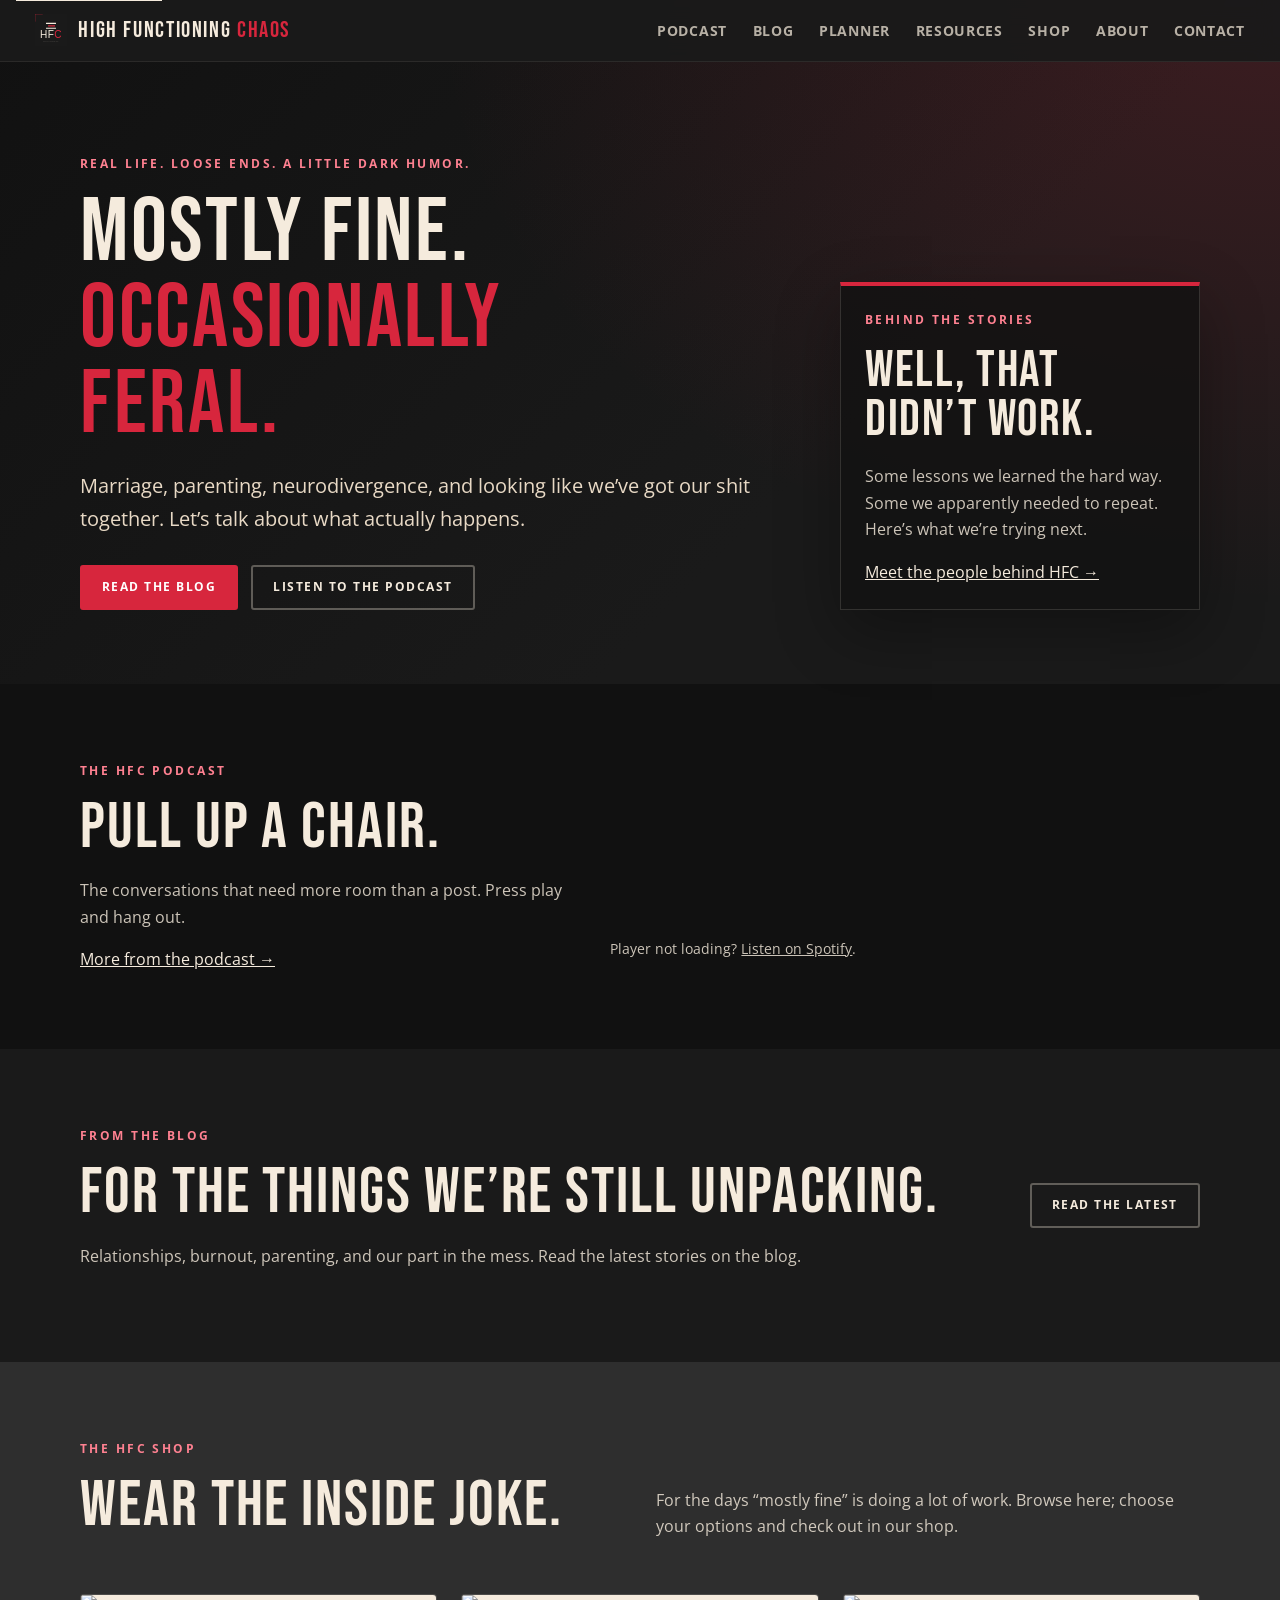
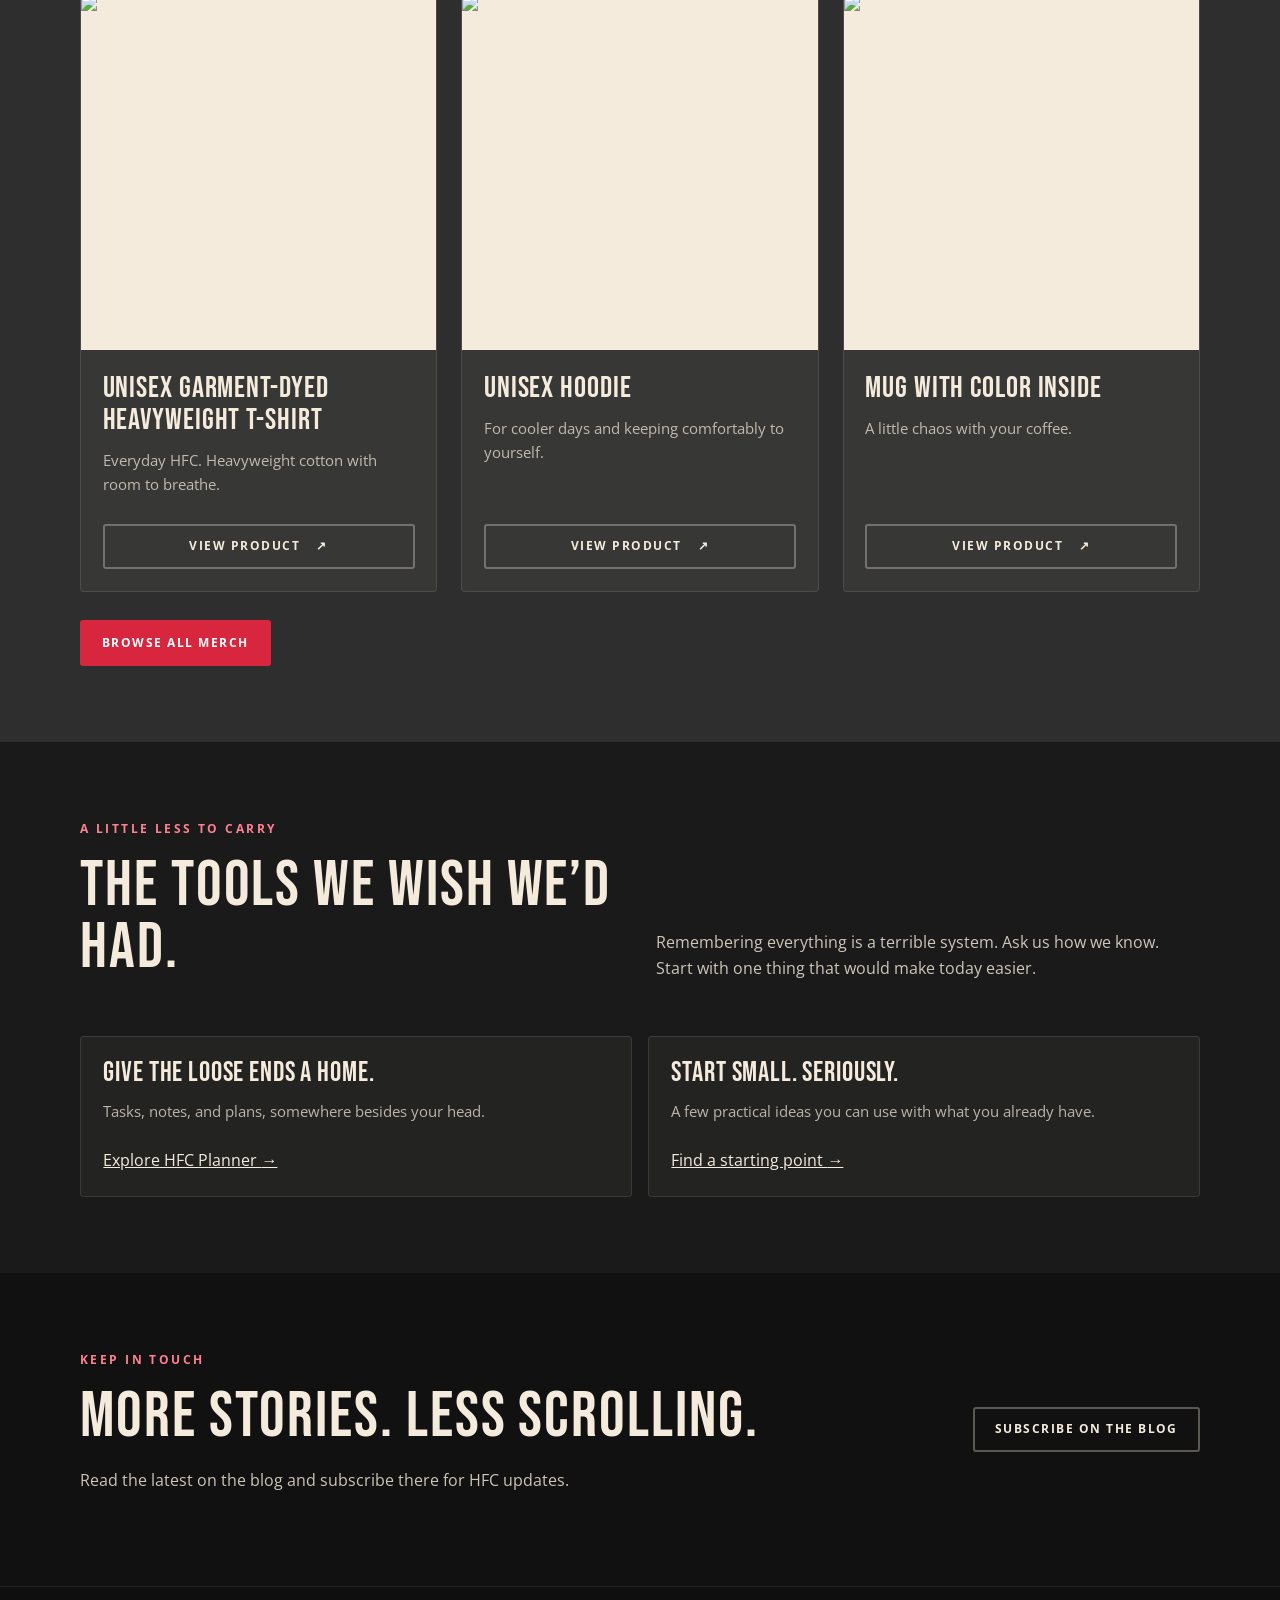
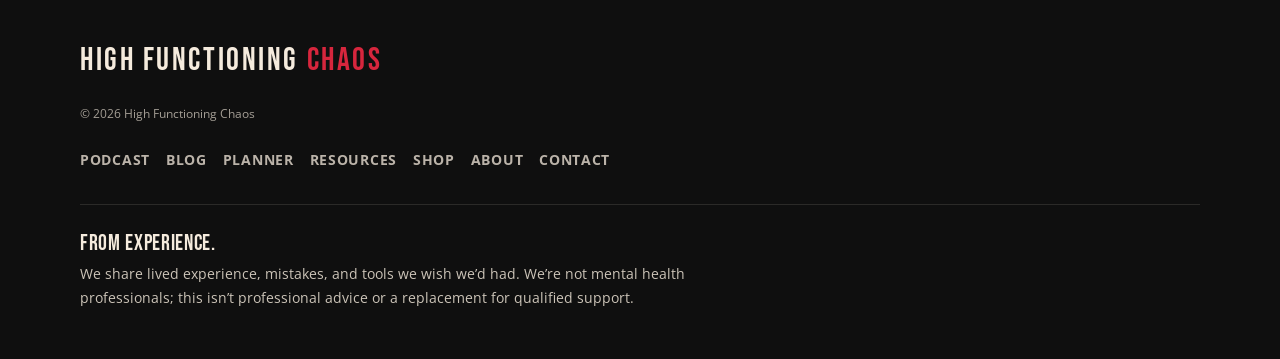
==== commit de0d5af0: "Unify HFC global navigation destinations across sites" ====
--- a/index.html
+++ b/index.html
@@ -36,13 +36,27 @@
 				<span></span>
 			</button>
 			<ul class="nav-links" id="primary-links">
-				<li><a href="ecosystem.html">Podcast</a></li>
-				<li><a href="https://highfunctioningchaos.blog">Blog</a></li>
-				<li><a href="hfc-os.html">Planner</a></li>
-				<li><a href="resources.html">Resources</a></li>
-				<li><a href="shop.html">Shop</a></li>
-				<li><a href="about.html">About</a></li>
-				<li><a href="contact.html">Contact</a></li>
+				<li>
+					<a href="https://highfunctioningchaos.living/ecosystem.html"
+						>Podcast</a
+					>
+				</li>
+				<li><a href="https://www.highfunctioningchaos.blog/">Blog</a></li>
+				<li>
+					<a href="https://highfunctioningchaos.living/hfc-os.html">Planner</a>
+				</li>
+				<li>
+					<a href="https://highfunctioningchaos.living/resources.html"
+						>Resources</a
+					>
+				</li>
+				<li><a href="https://highfunctioningchaos.store">Shop</a></li>
+				<li>
+					<a href="https://highfunctioningchaos.living/about.html">About</a>
+				</li>
+				<li>
+					<a href="https://highfunctioningchaos.living/contact.html">Contact</a>
+				</li>
 			</ul>
 		</nav>
 		<main id="main">
@@ -289,12 +303,18 @@
 						<div class="copyright">&copy; 2026 High Functioning Chaos</div>
 					</div>
 					<div class="footer-links">
-						<a href="index.html">Home</a
-						><a href="https://highfunctioningchaos.blog">Blog</a
-						><a href="ecosystem.html">Podcast</a
-						><a href="hfc-os.html">Planner</a
-						><a href="resources.html">Resources</a><a href="shop.html">Shop</a
-						><a href="about.html">About</a><a href="contact.html">Contact</a>
+						<a href="https://highfunctioningchaos.living/ecosystem.html"
+							>Podcast</a
+						><a href="https://www.highfunctioningchaos.blog/">Blog</a
+						><a href="https://highfunctioningchaos.living/hfc-os.html"
+							>Planner</a
+						><a href="https://highfunctioningchaos.living/resources.html"
+							>Resources</a
+						><a href="https://highfunctioningchaos.store">Shop</a
+						><a href="https://highfunctioningchaos.living/about.html">About</a
+						><a href="https://highfunctioningchaos.living/contact.html"
+							>Contact</a
+						>
 					</div>
 				</div>
 				<div class="site-disclaimer">
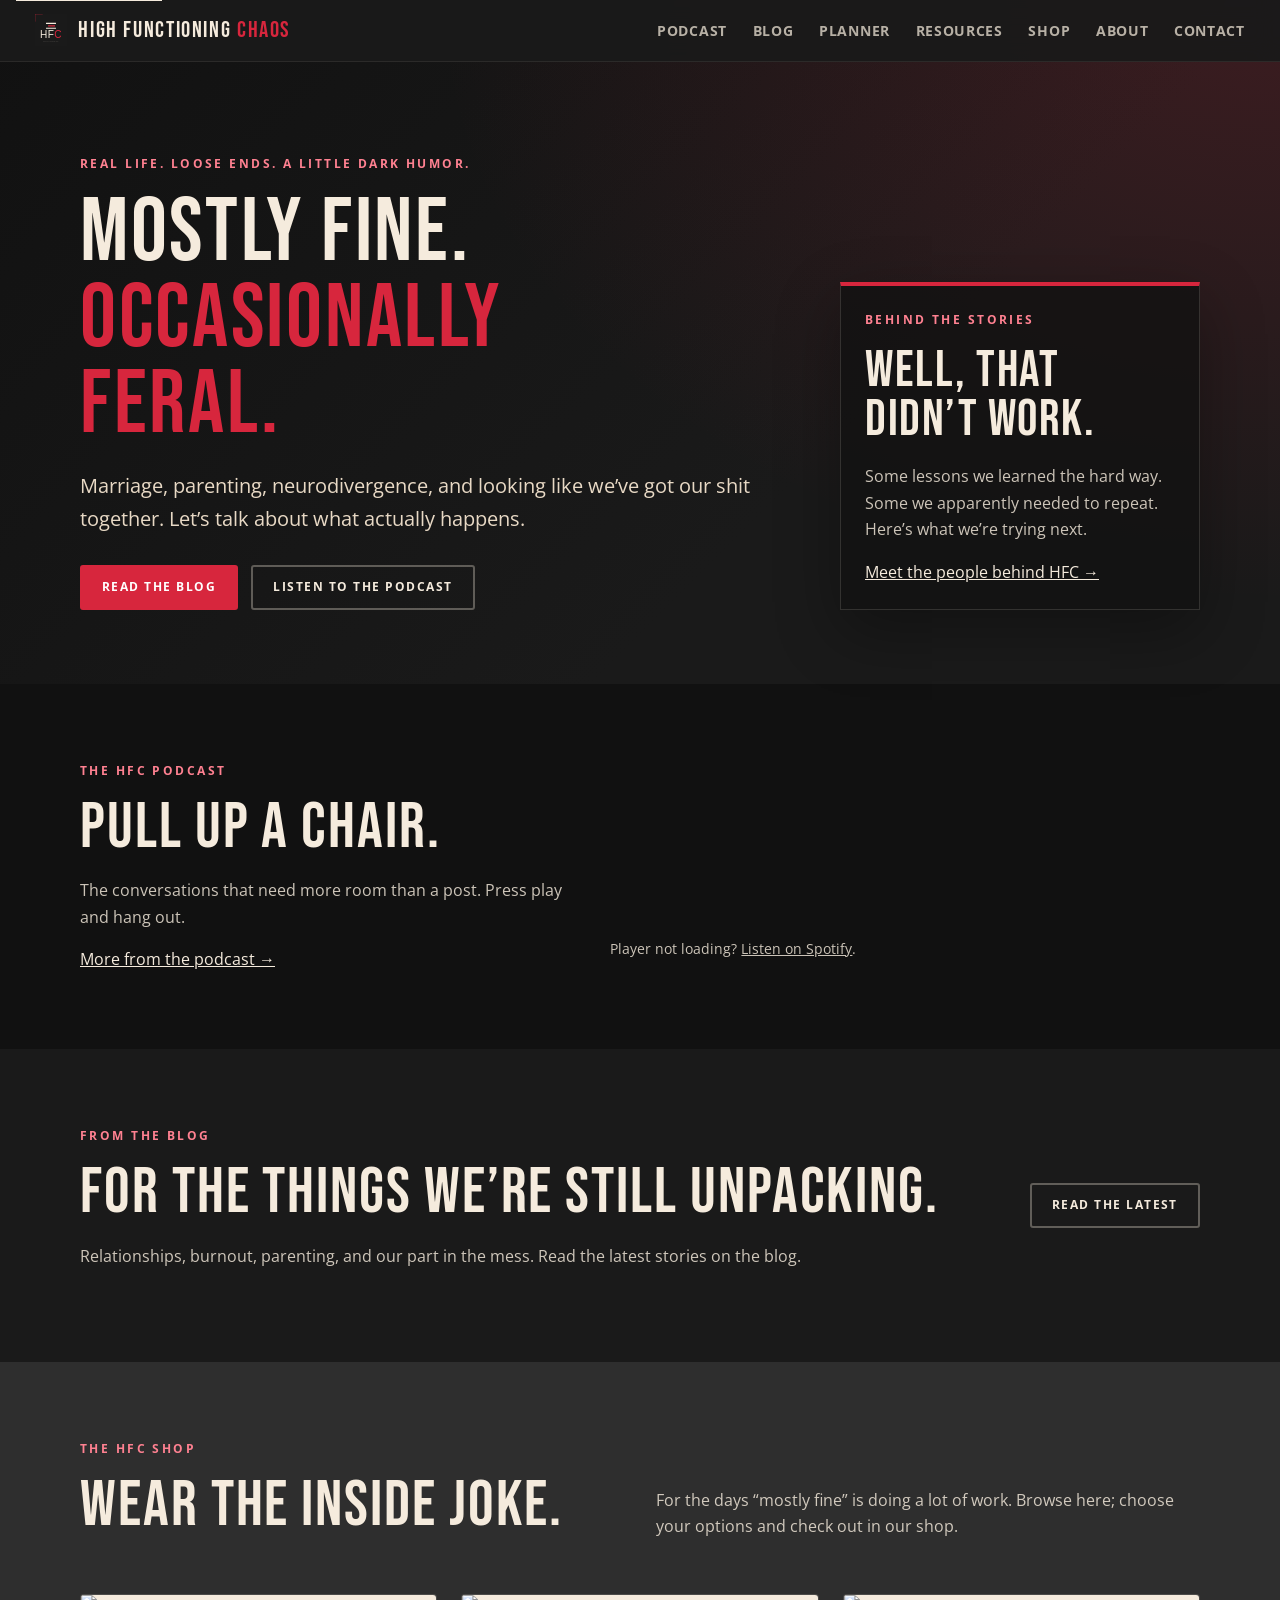
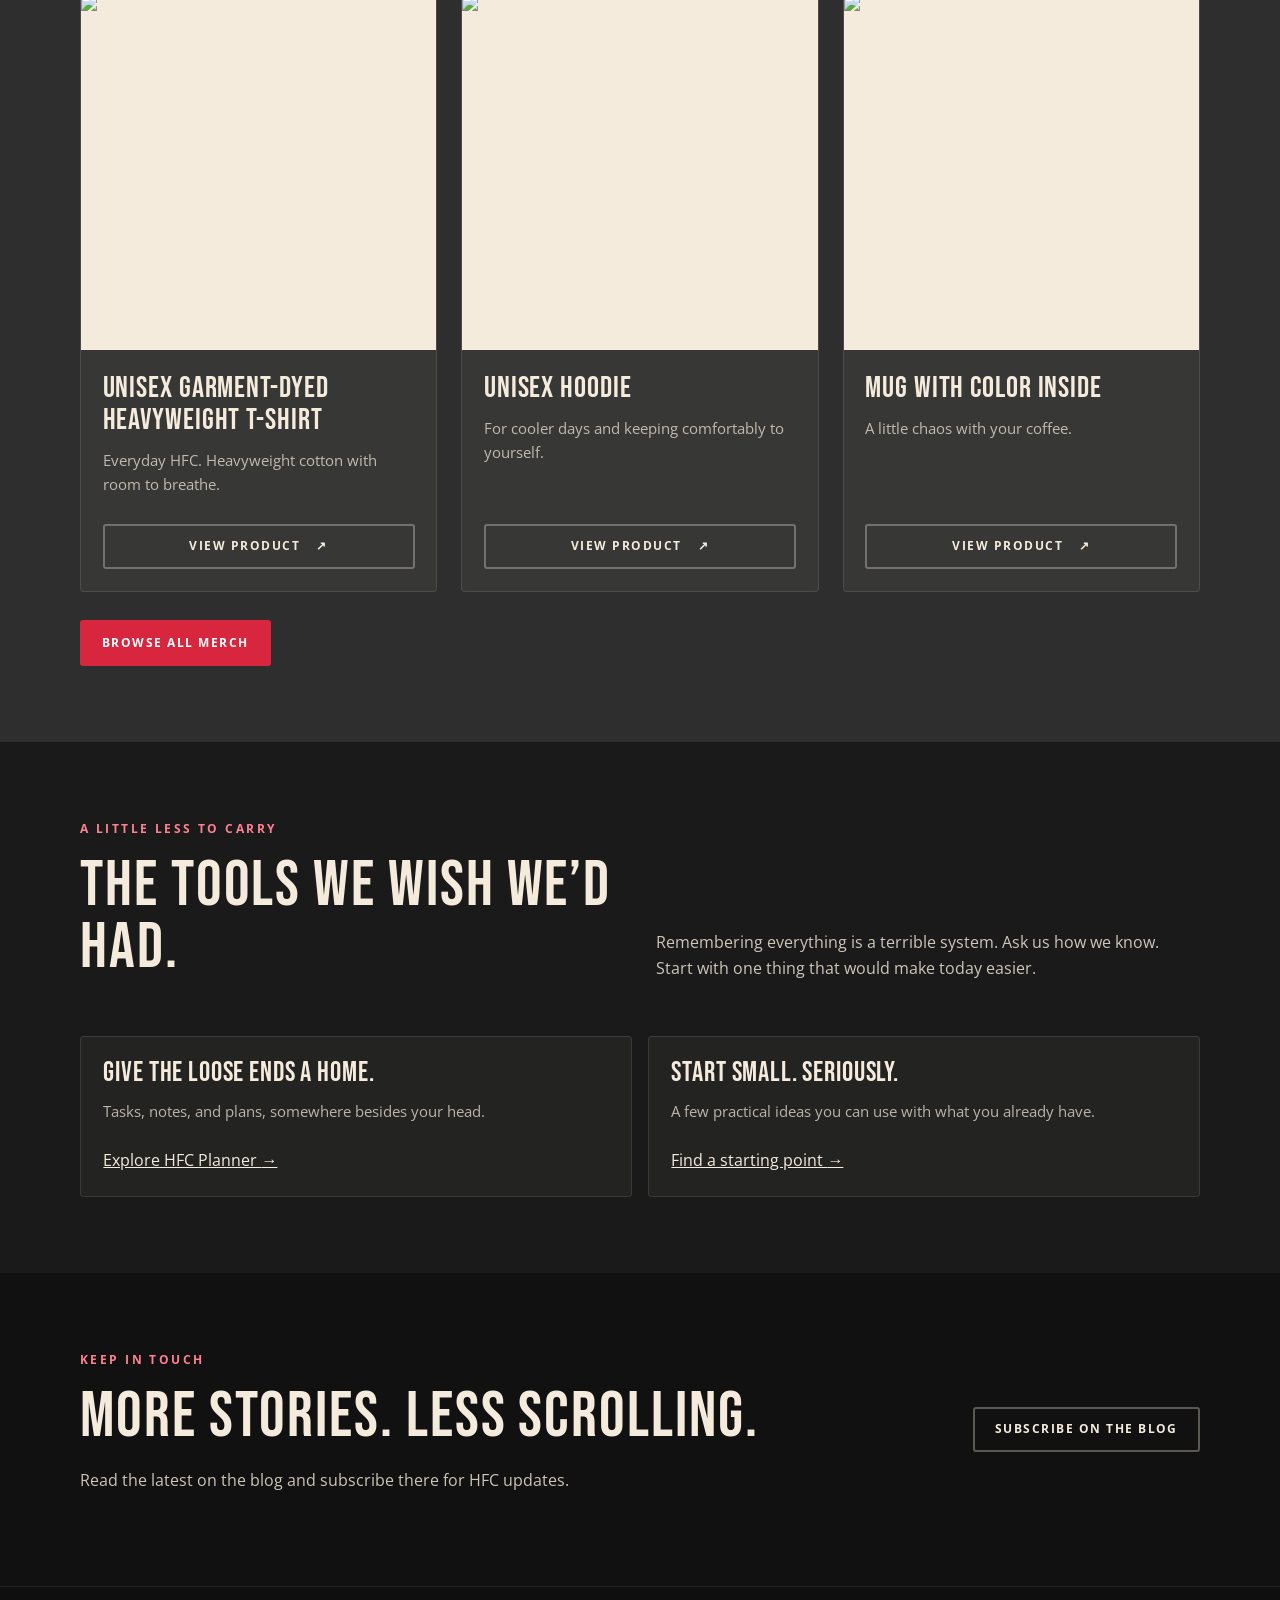
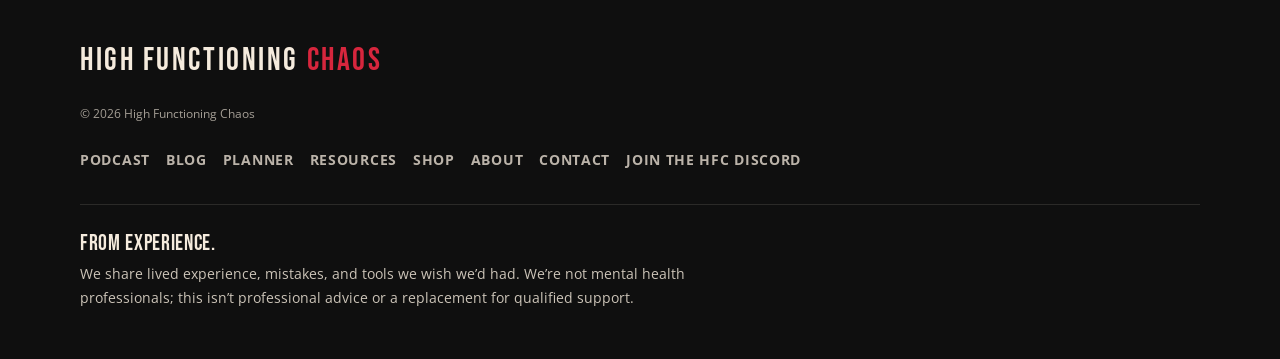
==== commit 024a039c: "Add HFC Discord invitation to site footers" ====
--- a/index.html
+++ b/index.html
@@ -315,6 +315,7 @@
 						><a href="https://highfunctioningchaos.living/contact.html"
 							>Contact</a
 						>
+					<a href="https://discord.gg/9jzFpufk8f">Join the HFC Discord</a>
 					</div>
 				</div>
 				<div class="site-disclaimer">
